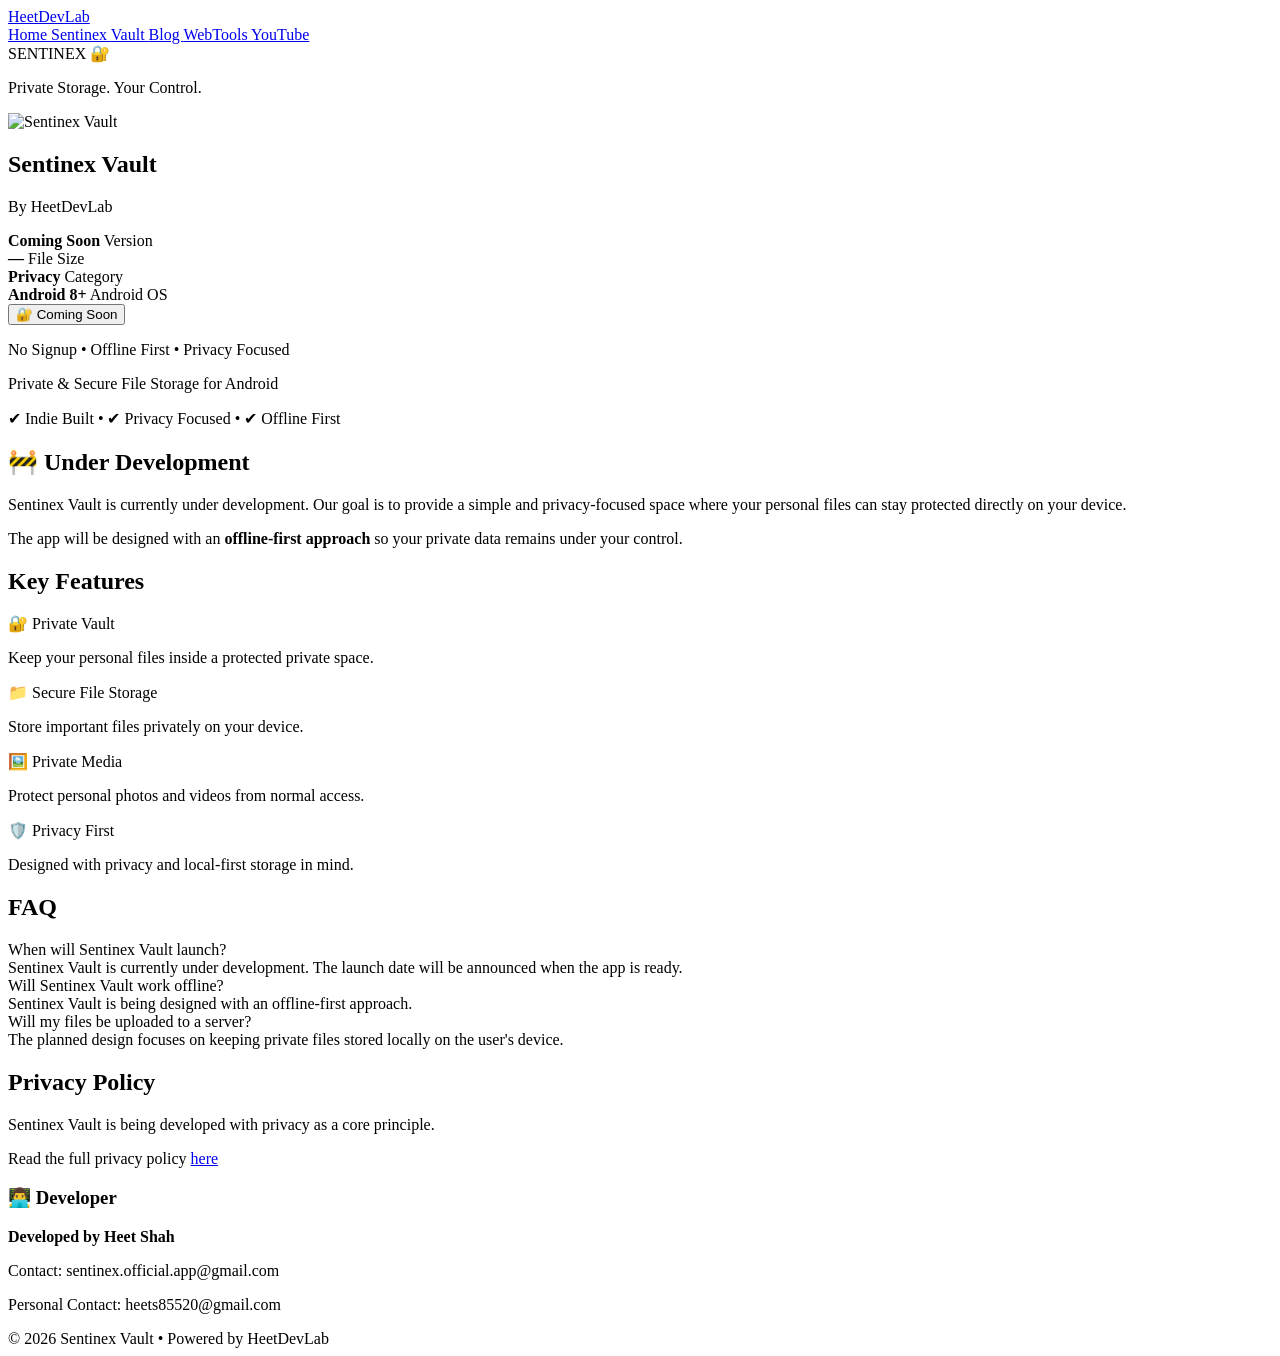
==== index.html @ b10e63b6 "Add initial HTML structure for Sentinex Vault" ====
<!DOCTYPE html>
<html lang="en">

<head>

<meta charset="UTF-8">
<meta name="viewport" content="width=device-width, initial-scale=1.0">

<title>Sentinex Vault – Private & Secure Storage</title>

<meta
name="description"
content="Sentinex Vault is a privacy-focused Android vault designed to keep your personal files private and secure."
>

<meta
name="keywords"
content="Sentinex Vault, private vault, secure storage, Android vault, privacy"
>

<meta name="author" content="HeetDevLab">

<!-- Open Graph -->
<meta property="og:title" content="Sentinex Vault – Private & Secure Storage">

<meta
property="og:description"
content="Keep your personal files private with Sentinex Vault."
>

<meta
property="og:image"
content="https://heetdevlab.github.io/Sentinex-Vault/vault-icon.png"
>

<meta
property="og:url"
content="https://heetdevlab.github.io/Sentinex-Vault/"
>

<meta property="og:type" content="website">


<!-- App Schema -->

<script type="application/ld+json">

{
  "@context": "https://schema.org",
  "@type": "SoftwareApplication",

  "name": "Sentinex Vault",

  "operatingSystem": "Android",

  "applicationCategory": "SecurityApplication",

  "creator": {
    "@type": "Organization",
    "name": "HeetDevLab"
  },

  "url": "https://heetdevlab.github.io/Sentinex-Vault/",

  "description": "Sentinex Vault is a privacy-focused Android vault designed to keep personal files private and secure.",

  "logo": "https://heetdevlab.github.io/Sentinex-Vault/vault-icon.png"
}

</script>


<!-- CSS -->

<link rel="stylesheet" href="style.css">


<!-- Favicon -->

<link
rel="icon"
type="image/png"
sizes="512x512"
href="vault-favicon.png"
>

<link
rel="apple-touch-icon"
href="vault-favicon.png"
>


</head>


<body>


<!-- PARTICLES BACKGROUND -->

<div id="particles-bg"></div>


<!-- NAVBAR -->

<nav class="navbar">

    <div class="nav-overlay" id="navOverlay"></div>

    <div class="nav-container">


        <div class="nav-brand">

            <a href="/">
                HeetDevLab
            </a>

        </div>


        <!-- HAMBURGER -->

        <div class="hamburger" id="hamburger">

            <span></span>
            <span></span>
            <span></span>

        </div>


        <!-- NAVIGATION -->

        <div class="nav-links" id="navLinks">

            <a href="/">
                Home
            </a>

            <a href="/Sentinex/">
                Sentinex
            </a>

            <a href="/Sentinex-Vault/">
                Vault
            </a>

            <a href="/Blog/">
                Blog
            </a>

            <a href="/Webtools/">
                WebTools
            </a>

            <a
            href="https://youtube.com/@heetplayscode"
            target="_blank"
            rel="noopener noreferrer"
            >
                YouTube
            </a>

        </div>


    </div>

</nav>



<!-- HERO -->

<header class="hero">


    <div class="logo">

        SENTINEX 🔐

    </div>


    <p class="tagline">

        Private Storage. Your Control.

    </p>



    <!-- APP CARD -->

    <div class="download-card">


        <div class="app-icon">

            <img
            src="vault-icon.png"
            alt="Sentinex Vault"
            >

        </div>



        <div class="app-info">


            <h2>

                Sentinex Vault

            </h2>


            <p>

                By HeetDevLab

            </p>



            <div class="app-details">


                <div>

                    <strong>Coming Soon</strong>

                    <span>Version</span>

                </div>


                <div>

                    <strong>—</strong>

                    <span>File Size</span>

                </div>


                <div>

                    <strong>Privacy</strong>

                    <span>Category</span>

                </div>


                <div>

                    <strong>Android 8+</strong>

                    <span>Android OS</span>

                </div>


            </div>



            <!-- COMING SOON BUTTON -->

            <div class="download-buttons">


                <button
                class="coming-btn"
                type="button"
                >
                    🔐 Coming Soon
                </button>


            </div>


        </div>


    </div>



    <!-- SHORT INFO -->

    <p class="privacy-line">

        No Signup • Offline First • Privacy Focused

    </p>


    <p class="sub-info">

        Private & Secure File Storage for Android

    </p>


    <p class="brand-points">

        ✔ Indie Built • ✔ Privacy Focused • ✔ Offline First

    </p>



    <!-- DEVELOPMENT NOTICE -->

    <div class="card development-card">


        <h2>

            🚧 Under Development

        </h2>


        <p>

            Sentinex Vault is currently under development.

            Our goal is to provide a simple and privacy-focused
            space where your personal files can stay protected
            directly on your device.

        </p>


        <p>

            The app will be designed with an
            <b>offline-first approach</b>
            so your private data remains under your control.

        </p>


    </div>


</header>



<!-- FEATURES -->

<div class="section">


    <div class="card">


        <h2>

            Key Features

        </h2>



        <div class="feature-grid">


            <div class="feature">

                🔐 Private Vault

                <p>

                    Keep your personal files inside
                    a protected private space.

                </p>

            </div>



            <div class="feature">

                📁 Secure File Storage

                <p>

                    Store important files privately
                    on your device.

                </p>

            </div>



            <div class="feature">

                🖼️ Private Media

                <p>

                    Protect personal photos and
                    videos from normal access.

                </p>

            </div>



            <div class="feature">

                🛡️ Privacy First

                <p>

                    Designed with privacy and
                    local-first storage in mind.

                </p>

            </div>


        </div>


    </div>


</div>



<!-- FAQ -->

<div class="section">


    <div class="card">


        <h2>

            FAQ

        </h2>



        <div class="faq-item">


            <div
            class="faq-question"
            onclick="toggleFAQ(this)"
            >

                When will Sentinex Vault launch?

            </div>


            <div class="faq-answer">

                Sentinex Vault is currently under
                development. The launch date will
                be announced when the app is ready.

            </div>


        </div>



        <div class="faq-item">


            <div
            class="faq-question"
            onclick="toggleFAQ(this)"
            >

                Will Sentinex Vault work offline?

            </div>


            <div class="faq-answer">

                Sentinex Vault is being designed
                with an offline-first approach.

            </div>


        </div>



        <div class="faq-item">


            <div
            class="faq-question"
            onclick="toggleFAQ(this)"
            >

                Will my files be uploaded to a server?

            </div>


            <div class="faq-answer">

                The planned design focuses on
                keeping private files stored locally
                on the user's device.

            </div>


        </div>


    </div>


</div>



<!-- PRIVACY -->

<div class="section">


    <div class="card">


        <h2>

            Privacy Policy

        </h2>


        <p>

            Sentinex Vault is being developed
            with privacy as a core principle.

        </p>


        <p>

            Read the full privacy policy

            <a
            href="/Sentinex-Vault/privacy/"
            >
                here
            </a>

        </p>


    </div>


</div>



<!-- DEVELOPER -->

<div class="section">


    <div class="card">


        <h3>

            👨‍💻 Developer

        </h3>


        <p>

            <b>
                Developed by Heet Shah
            </b>

        </p>


        <p>

            Contact:
            sentinex.official.app@gmail.com

        </p>


        <p>

            Personal Contact:
            heets85520@gmail.com

        </p>


    </div>


</div>



<!-- FOOTER -->

<footer>

    © 2026 Sentinex Vault • Powered by HeetDevLab

</footer>



<!-- PARTICLES JS -->

<script
src="https://cdn.jsdelivr.net/npm/particles.js@2.0.0/particles.min.js">
</script>



<script>


/* FAQ */

function toggleFAQ(element) {

    let answer = element.nextElementSibling;

    answer.style.display =
        answer.style.display === "block"
        ? "none"
        : "block";

}



/* MOBILE NAV */

document.addEventListener(
"DOMContentLoaded",
function() {


    const hamburger =
        document.getElementById("hamburger");


    const navLinks =
        document.getElementById("navLinks");


    const overlay =
        document.getElementById("navOverlay");


    const links =
        navLinks.querySelectorAll("a");



    hamburger.addEventListener(
    "click",
    function() {

        hamburger.classList.toggle("active");

        navLinks.classList.toggle("active");

        overlay.classList.toggle("active");

        document.body.classList.toggle("nav-open");

    });



    overlay.addEventListener(
        "click",
        closeMenu
    );



    links.forEach(
    link => {

        link.addEventListener(
            "click",
            closeMenu
        );

    });



    function closeMenu() {

        hamburger.classList.remove("active");

        navLinks.classList.remove("active");

        overlay.classList.remove("active");

        document.body.classList.remove("nav-open");

    }


});



/* PARTICLES */

particlesJS(
"particles-bg",
{

    "particles": {

        "number": {

            "value": 60

        },

        "color": {

            "value": "#ffffff"

        },

        "shape": {

            "type": "circle"

        },

        "opacity": {

            "value": 0.4

        },

        "size": {

            "value": 2

        },

        "line_linked": {

            "enable": true,

            "distance": 140,

            "color": "#ffffff",

            "opacity": 0.3,

            "width": 1

        },

        "move": {

            "enable": true,

            "speed": 1

        }

    },


    "interactivity": {

        "events": {

            "onhover": {

                "enable": true,

                "mode": "grab"

            }

        }

    }

});

</script>


</body>

</html>
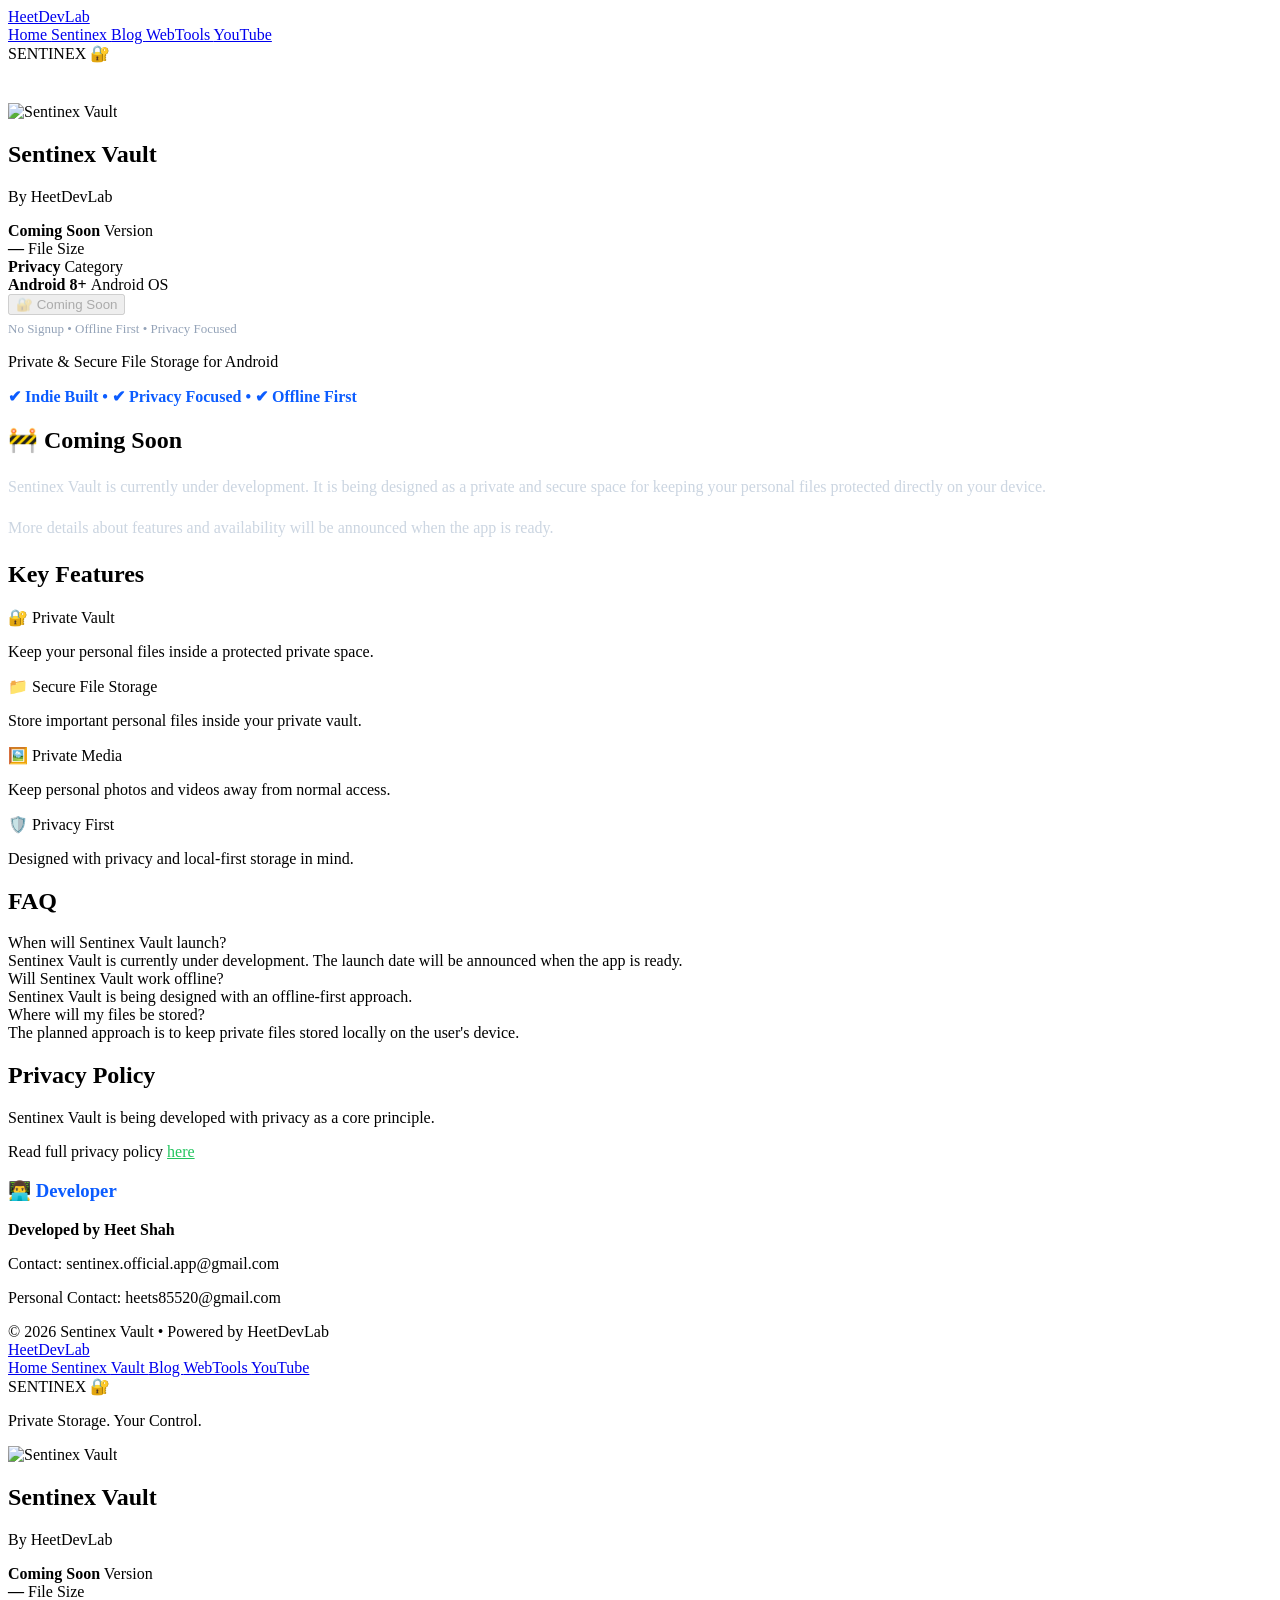
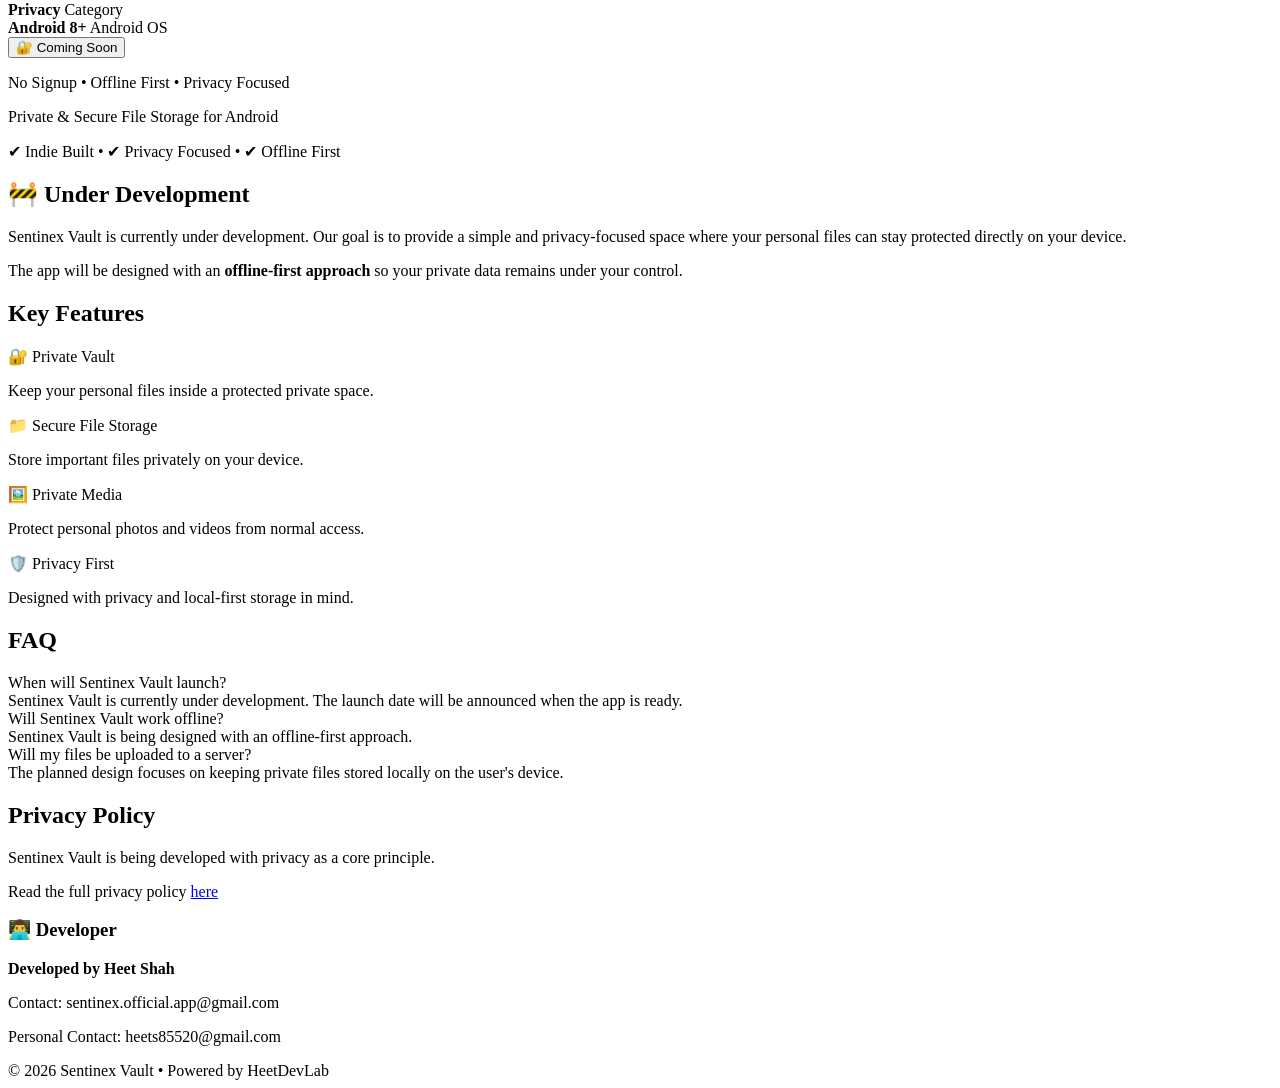
==== commit f728f5b8: "Enhance index.html with structured data and meta tags Added structured data for SoftwareApplication " ====
--- a/index.html
+++ b/index.html
@@ -3,90 +3,97 @@
 
 <head>
 
-<meta charset="UTF-8">
-<meta name="viewport" content="width=device-width, initial-scale=1.0">
-
-<title>Sentinex Vault – Private & Secure Storage</title>
-
-<meta
-name="description"
-content="Sentinex Vault is a privacy-focused Android vault designed to keep your personal files private and secure."
->
-
-<meta
-name="keywords"
-content="Sentinex Vault, private vault, secure storage, Android vault, privacy"
->
-
-<meta name="author" content="HeetDevLab">
-
-<!-- Open Graph -->
-<meta property="og:title" content="Sentinex Vault – Private & Secure Storage">
-
-<meta
-property="og:description"
-content="Keep your personal files private with Sentinex Vault."
->
-
-<meta
-property="og:image"
-content="https://heetdevlab.github.io/Sentinex-Vault/vault-icon.png"
->
-
-<meta
-property="og:url"
-content="https://heetdevlab.github.io/Sentinex-Vault/"
->
-
-<meta property="og:type" content="website">
-
-
-<!-- App Schema -->
-
 <script type="application/ld+json">
-
 {
   "@context": "https://schema.org",
   "@type": "SoftwareApplication",
-
   "name": "Sentinex Vault",
-
   "operatingSystem": "Android",
-
   "applicationCategory": "SecurityApplication",
-
   "creator": {
     "@type": "Organization",
     "name": "HeetDevLab"
   },
-
   "url": "https://heetdevlab.github.io/Sentinex-Vault/",
-
-  "description": "Sentinex Vault is a privacy-focused Android vault designed to keep personal files private and secure.",
-
-  "logo": "https://heetdevlab.github.io/Sentinex-Vault/vault-icon.png"
+  "description": "Sentinex Vault is a privacy-focused Android vault designed to protect personal files on your device.",
+  "logo": "https://heetdevlab.github.io/Sentinex-Vault/sentinex-vault-icon.png"
 }
-
 </script>
 
 
-<!-- CSS -->
+<meta charset="UTF-8">
+
+<meta
+name="viewport"
+content="width=device-width, initial-scale=1.0"
+>
+
+
+<title>
+Sentinex Vault – Private & Secure Storage
+</title>
+
+
+<meta
+name="description"
+content="Sentinex Vault is a privacy-focused Android vault designed to keep your personal files private and secure."
+>
+
+
+<meta
+name="author"
+content="HeetDevLab"
+>
+
+
+<meta
+property="og:title"
+content="Sentinex Vault – Private & Secure Storage"
+>
+
+
+<meta
+property="og:description"
+content="Keep your personal files private with Sentinex Vault."
+>
+
+
+<meta
+property="og:image"
+content="https://heetdevlab.github.io/Sentinex-Vault/sentinex-vault-icon.png"
+>
+
+
+<meta
+property="og:url"
+content="https://heetdevlab.github.io/Sentinex-Vault/"
+>
+
+
+<meta
+property="og:type"
+content="website"
+>
+
+
+<!-- SAME CSS AS SENTINEX SECURE -->
 
 <link rel="stylesheet" href="style.css">
 
 
-<!-- Favicon -->
+<!-- VAULT FAVICON -->
 
 <link
 rel="icon"
 type="image/png"
 sizes="512x512"
-href="vault-favicon.png"
->
+href="sentinex-vault-icon.png"
+>
+
 
 <link
 rel="apple-touch-icon"
-href="vault-favicon.png"
+href="sentinex-vault-icon.png"
 >
 
 
@@ -119,8 +126,6 @@
         </div>
 
 
-        <!-- HAMBURGER -->
-
         <div class="hamburger" id="hamburger">
 
             <span></span>
@@ -130,8 +135,6 @@
         </div>
 
 
-        <!-- NAVIGATION -->
-
         <div class="nav-links" id="navLinks">
 
             <a href="/">
@@ -140,10 +143,6 @@
 
             <a href="/Sentinex/">
                 Sentinex
-            </a>
-
-            <a href="/Sentinex-Vault/">
-                Vault
             </a>
 
             <a href="/Blog/">
@@ -171,6 +170,747 @@
 
 
 
+<!-- HEADER -->
+
+<header>
+
+
+<div class="logo">
+
+    SENTINEX 🔐
+
+</div>
+
+
+<p
+style="
+color:#ffffff;
+font-weight:bold;
+margin-top:6px;
+"
+>
+
+Private Storage. Your Control.
+
+</p>
+
+
+
+<!-- APP CARD -->
+
+<div class="download-card">
+
+
+    <div class="app-icon">
+
+        <img
+        src="sentinex-vault-icon.png"
+        alt="Sentinex Vault"
+        >
+
+    </div>
+
+
+
+    <div class="app-info">
+
+
+        <h2>
+            Sentinex Vault
+        </h2>
+
+
+        <p>
+            By HeetDevLab
+        </p>
+
+
+
+        <div class="app-details">
+
+
+            <div>
+
+                <strong>
+                    Coming Soon
+                </strong>
+
+                <span>
+                    Version
+                </span>
+
+            </div>
+
+
+            <div>
+
+                <strong>
+                    —
+                </strong>
+
+                <span>
+                    File Size
+                </span>
+
+            </div>
+
+
+            <div>
+
+                <strong>
+                    Privacy
+                </strong>
+
+                <span>
+                    Category
+                </span>
+
+            </div>
+
+
+            <div>
+
+                <strong>
+                    Android 8+
+                </strong>
+
+                <span>
+                    Android OS
+                </span>
+
+            </div>
+
+
+        </div>
+
+
+
+        <!-- COMING SOON -->
+
+        <div class="download-buttons">
+
+            <button
+            type="button"
+            class="download-btn"
+            disabled
+            >
+                🔐 Coming Soon
+            </button>
+
+        </div>
+
+
+    </div>
+
+</div>
+
+
+
+<p
+style="
+color:#94a3b8;
+font-size:13px;
+margin-top:6px;
+"
+>
+
+No Signup • Offline First • Privacy Focused
+
+</p>
+
+
+</header>
+
+
+
+<!-- SUB INFO -->
+
+<p class="sub-info">
+
+Private & Secure File Storage for Android
+
+</p>
+
+
+<p
+style="
+color:#0b5cff;
+font-weight:bold;
+"
+>
+
+✔ Indie Built • ✔ Privacy Focused • ✔ Offline First
+
+</p>
+
+
+
+<!-- DEVELOPMENT CARD -->
+
+<div class="section">
+
+<div class="card">
+
+
+<h2>
+
+🚧 Coming Soon
+
+</h2>
+
+
+<p
+style="
+color:#cbd5e1;
+line-height:1.6;
+"
+>
+
+Sentinex Vault is currently under development.
+
+It is being designed as a private and secure
+space for keeping your personal files protected
+directly on your device.
+
+</p>
+
+
+<p
+style="
+color:#cbd5e1;
+line-height:1.6;
+"
+>
+
+More details about features and availability
+will be announced when the app is ready.
+
+</p>
+
+
+</div>
+
+</div>
+
+
+
+<!-- KEY FEATURES -->
+
+<div class="section">
+
+<div class="card">
+
+
+<h2>
+Key Features
+</h2>
+
+
+
+<div class="feature-grid">
+
+
+<div class="feature">
+
+🔐 Private Vault
+
+<p>
+
+Keep your personal files inside
+a protected private space.
+
+</p>
+
+</div>
+
+
+
+<div class="feature">
+
+📁 Secure File Storage
+
+<p>
+
+Store important personal files
+inside your private vault.
+
+</p>
+
+</div>
+
+
+
+<div class="feature">
+
+🖼️ Private Media
+
+<p>
+
+Keep personal photos and videos
+away from normal access.
+
+</p>
+
+</div>
+
+
+
+<div class="feature">
+
+🛡️ Privacy First
+
+<p>
+
+Designed with privacy and
+local-first storage in mind.
+
+</p>
+
+</div>
+
+
+</div>
+
+
+</div>
+
+</div>
+
+
+
+<!-- FAQ -->
+
+<div class="section">
+
+<div class="card">
+
+
+<h2>
+FAQ
+</h2>
+
+
+
+<div class="faq-item">
+
+
+<div
+class="faq-question"
+onclick="toggleFAQ(this)"
+>
+
+When will Sentinex Vault launch?
+
+</div>
+
+
+<div class="faq-answer">
+
+Sentinex Vault is currently under
+development. The launch date will
+be announced when the app is ready.
+
+</div>
+
+
+</div>
+
+
+
+<div class="faq-item">
+
+
+<div
+class="faq-question"
+onclick="toggleFAQ(this)"
+>
+
+Will Sentinex Vault work offline?
+
+</div>
+
+
+<div class="faq-answer">
+
+Sentinex Vault is being designed
+with an offline-first approach.
+
+</div>
+
+
+</div>
+
+
+
+<div class="faq-item">
+
+
+<div
+class="faq-question"
+onclick="toggleFAQ(this)"
+>
+
+Where will my files be stored?
+
+</div>
+
+
+<div class="faq-answer">
+
+The planned approach is to keep
+private files stored locally on the
+user's device.
+
+</div>
+
+
+</div>
+
+
+</div>
+
+</div>
+
+
+
+<!-- PRIVACY -->
+
+<div class="section">
+
+<div class="card">
+
+
+<h2>
+Privacy Policy
+</h2>
+
+
+<p>
+
+Sentinex Vault is being developed
+with privacy as a core principle.
+
+</p>
+
+
+<p>
+
+Read full privacy policy
+
+<a
+href="/Sentinex-Vault/privacy/"
+style="color:#22c55e;"
+>
+
+here
+
+</a>
+
+</p>
+
+
+</div>
+
+</div>
+
+
+
+<!-- DEVELOPER -->
+
+<div class="section">
+
+<div class="card">
+
+
+<h3 style="color:#0b5cff;">
+
+👨‍💻 Developer
+
+</h3>
+
+
+<p>
+
+<b>
+Developed by Heet Shah
+</b>
+
+</p>
+
+
+<p>
+
+Contact:
+sentinex.official.app@gmail.com
+
+</p>
+
+
+<p>
+
+Personal Contact:
+heets85520@gmail.com
+
+</p>
+
+
+</div>
+
+</div>
+
+
+
+<!-- FOOTER -->
+
+<footer>
+
+© 2026 Sentinex Vault • Powered by HeetDevLab
+
+</footer>
+
+
+
+<!-- PARTICLES JS -->
+
+<script src="https://cdn.jsdelivr.net/npm/particles.js@2.0.0/particles.min.js">
+</script>
+
+
+
+<script>
+
+
+/* FAQ TOGGLE */
+
+function toggleFAQ(element) {
+
+    let answer =
+        element.nextElementSibling;
+
+    answer.style.display =
+        answer.style.display === "block"
+        ? "none"
+        : "block";
+
+}
+
+
+
+/* MOBILE NAVIGATION */
+
+document.addEventListener(
+"DOMContentLoaded",
+function() {
+
+
+    const hamburger =
+        document.getElementById("hamburger");
+
+
+    const navLinks =
+        document.getElementById("navLinks");
+
+
+    const overlay =
+        document.getElementById("navOverlay");
+
+
+    const links =
+        navLinks.querySelectorAll("a");
+
+
+
+    hamburger.addEventListener(
+    "click",
+    function() {
+
+        hamburger.classList.toggle("active");
+
+        navLinks.classList.toggle("active");
+
+        overlay.classList.toggle("active");
+
+        document.body.classList.toggle("nav-open");
+
+    });
+
+
+
+    overlay.addEventListener(
+    "click",
+    closeMenu
+    );
+
+
+
+    links.forEach(
+    link => {
+
+        link.addEventListener(
+        "click",
+        closeMenu
+        );
+
+    });
+
+
+
+    function closeMenu() {
+
+        hamburger.classList.remove("active");
+
+        navLinks.classList.remove("active");
+
+        overlay.classList.remove("active");
+
+        document.body.classList.remove("nav-open");
+
+    }
+
+});
+
+
+
+/* PARTICLES */
+
+particlesJS(
+"particles-bg",
+{
+
+"particles":{
+
+"number":{
+"value":60
+},
+
+"color":{
+"value":"#ffffff"
+},
+
+"shape":{
+"type":"circle"
+},
+
+"opacity":{
+"value":0.4
+},
+
+"size":{
+"value":2
+},
+
+"line_linked":{
+
+"enable":true,
+
+"distance":140,
+
+"color":"#ffffff",
+
+"opacity":0.3,
+
+"width":1
+
+},
+
+"move":{
+
+"enable":true,
+
+"speed":1
+
+}
+
+},
+
+
+"interactivity":{
+
+"events":{
+
+"onhover":{
+
+"enable":true,
+
+"mode":"grab"
+
+}
+
+}
+
+}
+
+});
+
+
+</script>
+
+
+</body>
+
+</html>
+
+        <div class="nav-brand">
+
+            <a href="/">
+                HeetDevLab
+            </a>
+
+        </div>
+
+
+        <!-- HAMBURGER -->
+
+        <div class="hamburger" id="hamburger">
+
+            <span></span>
+            <span></span>
+            <span></span>
+
+        </div>
+
+
+        <!-- NAVIGATION -->
+
+        <div class="nav-links" id="navLinks">
+
+            <a href="/">
+                Home
+            </a>
+
+            <a href="/Sentinex/">
+                Sentinex
+            </a>
+
+            <a href="/Sentinex-Vault/">
+                Vault
+            </a>
+
+            <a href="/Blog/">
+                Blog
+            </a>
+
+            <a href="/Webtools/">
+                WebTools
+            </a>
+
+            <a
+            href="https://youtube.com/@heetplayscode"
+            target="_blank"
+            rel="noopener noreferrer"
+            >
+                YouTube
+            </a>
+
+        </div>
+
+
+    </div>
+
+</nav>
+
+
+
 <!-- HERO -->
 
 <header class="hero">
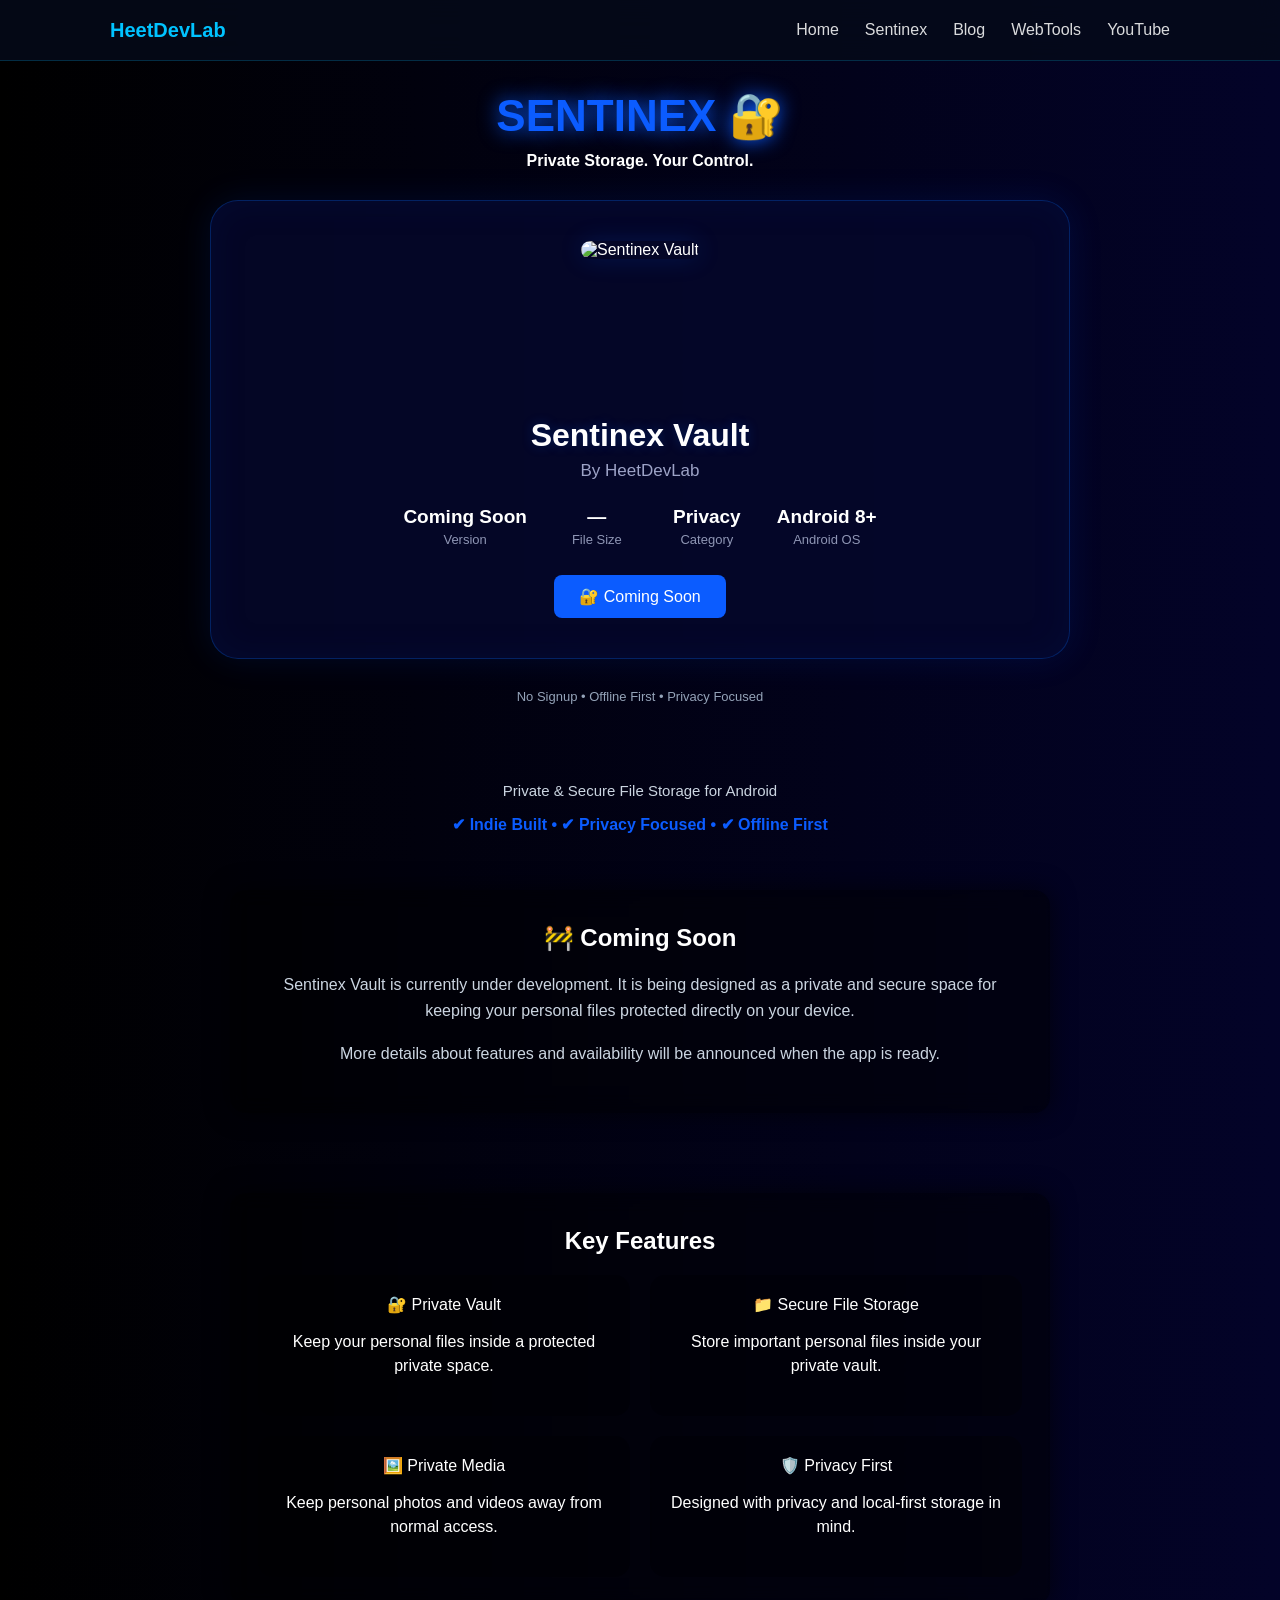
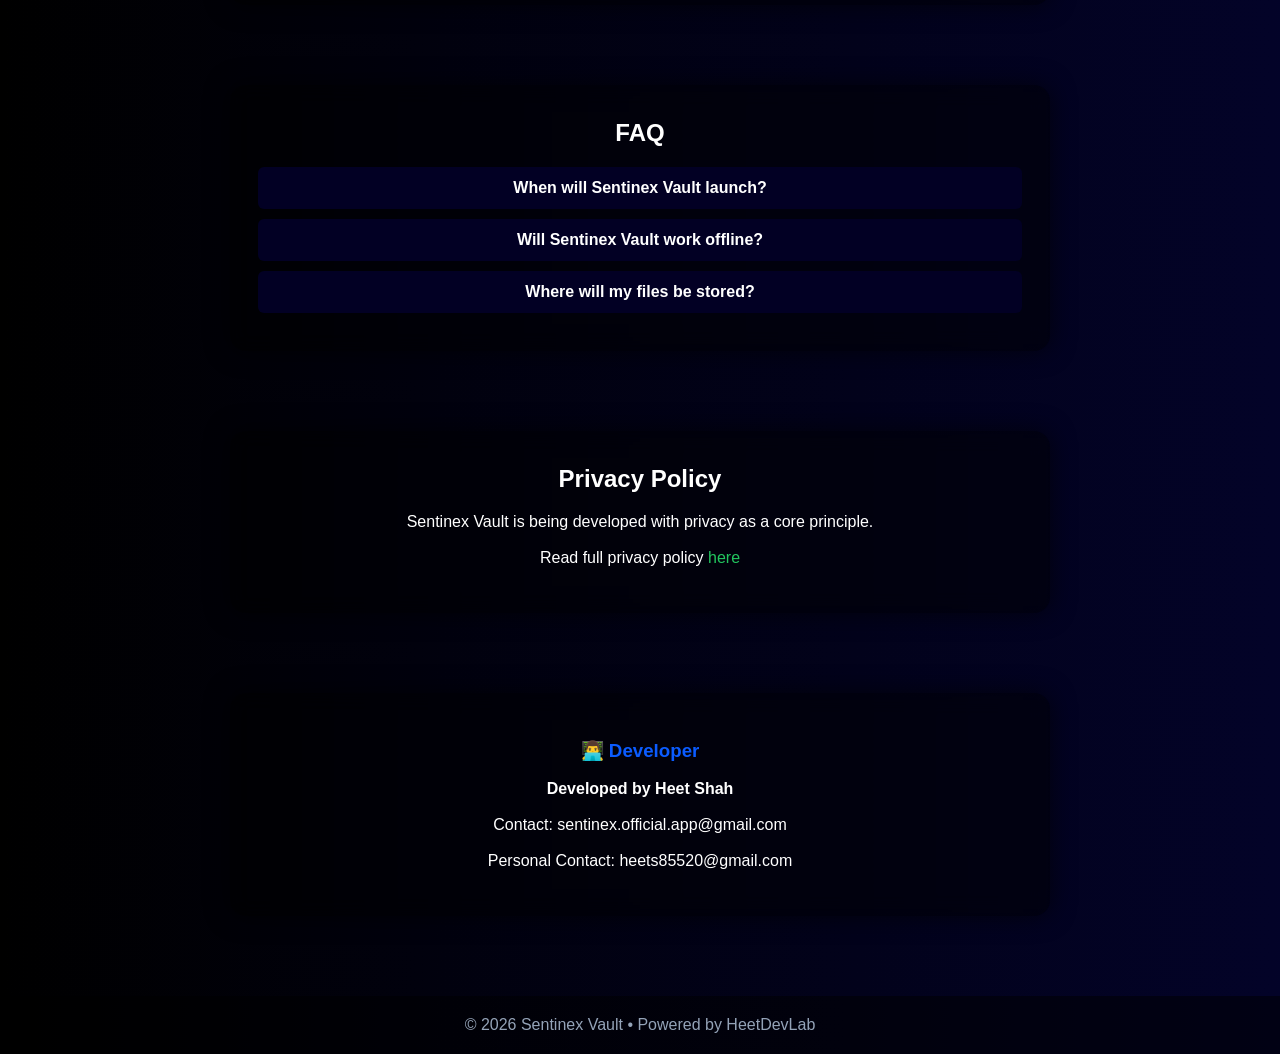
==== commit 44b9669c: "Remove various sections from index.html Removed navigation elements, hero section, features, FAQ, pr" ====
--- a/index.html
+++ b/index.html
@@ -849,724 +849,3 @@
 </body>
 
 </html>
-
-        <div class="nav-brand">
-
-            <a href="/">
-                HeetDevLab
-            </a>
-
-        </div>
-
-
-        <!-- HAMBURGER -->
-
-        <div class="hamburger" id="hamburger">
-
-            <span></span>
-            <span></span>
-            <span></span>
-
-        </div>
-
-
-        <!-- NAVIGATION -->
-
-        <div class="nav-links" id="navLinks">
-
-            <a href="/">
-                Home
-            </a>
-
-            <a href="/Sentinex/">
-                Sentinex
-            </a>
-
-            <a href="/Sentinex-Vault/">
-                Vault
-            </a>
-
-            <a href="/Blog/">
-                Blog
-            </a>
-
-            <a href="/Webtools/">
-                WebTools
-            </a>
-
-            <a
-            href="https://youtube.com/@heetplayscode"
-            target="_blank"
-            rel="noopener noreferrer"
-            >
-                YouTube
-            </a>
-
-        </div>
-
-
-    </div>
-
-</nav>
-
-
-
-<!-- HERO -->
-
-<header class="hero">
-
-
-    <div class="logo">
-
-        SENTINEX 🔐
-
-    </div>
-
-
-    <p class="tagline">
-
-        Private Storage. Your Control.
-
-    </p>
-
-
-
-    <!-- APP CARD -->
-
-    <div class="download-card">
-
-
-        <div class="app-icon">
-
-            <img
-            src="vault-icon.png"
-            alt="Sentinex Vault"
-            >
-
-        </div>
-
-
-
-        <div class="app-info">
-
-
-            <h2>
-
-                Sentinex Vault
-
-            </h2>
-
-
-            <p>
-
-                By HeetDevLab
-
-            </p>
-
-
-
-            <div class="app-details">
-
-
-                <div>
-
-                    <strong>Coming Soon</strong>
-
-                    <span>Version</span>
-
-                </div>
-
-
-                <div>
-
-                    <strong>—</strong>
-
-                    <span>File Size</span>
-
-                </div>
-
-
-                <div>
-
-                    <strong>Privacy</strong>
-
-                    <span>Category</span>
-
-                </div>
-
-
-                <div>
-
-                    <strong>Android 8+</strong>
-
-                    <span>Android OS</span>
-
-                </div>
-
-
-            </div>
-
-
-
-            <!-- COMING SOON BUTTON -->
-
-            <div class="download-buttons">
-
-
-                <button
-                class="coming-btn"
-                type="button"
-                >
-                    🔐 Coming Soon
-                </button>
-
-
-            </div>
-
-
-        </div>
-
-
-    </div>
-
-
-
-    <!-- SHORT INFO -->
-
-    <p class="privacy-line">
-
-        No Signup • Offline First • Privacy Focused
-
-    </p>
-
-
-    <p class="sub-info">
-
-        Private & Secure File Storage for Android
-
-    </p>
-
-
-    <p class="brand-points">
-
-        ✔ Indie Built • ✔ Privacy Focused • ✔ Offline First
-
-    </p>
-
-
-
-    <!-- DEVELOPMENT NOTICE -->
-
-    <div class="card development-card">
-
-
-        <h2>
-
-            🚧 Under Development
-
-        </h2>
-
-
-        <p>
-
-            Sentinex Vault is currently under development.
-
-            Our goal is to provide a simple and privacy-focused
-            space where your personal files can stay protected
-            directly on your device.
-
-        </p>
-
-
-        <p>
-
-            The app will be designed with an
-            <b>offline-first approach</b>
-            so your private data remains under your control.
-
-        </p>
-
-
-    </div>
-
-
-</header>
-
-
-
-<!-- FEATURES -->
-
-<div class="section">
-
-
-    <div class="card">
-
-
-        <h2>
-
-            Key Features
-
-        </h2>
-
-
-
-        <div class="feature-grid">
-
-
-            <div class="feature">
-
-                🔐 Private Vault
-
-                <p>
-
-                    Keep your personal files inside
-                    a protected private space.
-
-                </p>
-
-            </div>
-
-
-
-            <div class="feature">
-
-                📁 Secure File Storage
-
-                <p>
-
-                    Store important files privately
-                    on your device.
-
-                </p>
-
-            </div>
-
-
-
-            <div class="feature">
-
-                🖼️ Private Media
-
-                <p>
-
-                    Protect personal photos and
-                    videos from normal access.
-
-                </p>
-
-            </div>
-
-
-
-            <div class="feature">
-
-                🛡️ Privacy First
-
-                <p>
-
-                    Designed with privacy and
-                    local-first storage in mind.
-
-                </p>
-
-            </div>
-
-
-        </div>
-
-
-    </div>
-
-
-</div>
-
-
-
-<!-- FAQ -->
-
-<div class="section">
-
-
-    <div class="card">
-
-
-        <h2>
-
-            FAQ
-
-        </h2>
-
-
-
-        <div class="faq-item">
-
-
-            <div
-            class="faq-question"
-            onclick="toggleFAQ(this)"
-            >
-
-                When will Sentinex Vault launch?
-
-            </div>
-
-
-            <div class="faq-answer">
-
-                Sentinex Vault is currently under
-                development. The launch date will
-                be announced when the app is ready.
-
-            </div>
-
-
-        </div>
-
-
-
-        <div class="faq-item">
-
-
-            <div
-            class="faq-question"
-            onclick="toggleFAQ(this)"
-            >
-
-                Will Sentinex Vault work offline?
-
-            </div>
-
-
-            <div class="faq-answer">
-
-                Sentinex Vault is being designed
-                with an offline-first approach.
-
-            </div>
-
-
-        </div>
-
-
-
-        <div class="faq-item">
-
-
-            <div
-            class="faq-question"
-            onclick="toggleFAQ(this)"
-            >
-
-                Will my files be uploaded to a server?
-
-            </div>
-
-
-            <div class="faq-answer">
-
-                The planned design focuses on
-                keeping private files stored locally
-                on the user's device.
-
-            </div>
-
-
-        </div>
-
-
-    </div>
-
-
-</div>
-
-
-
-<!-- PRIVACY -->
-
-<div class="section">
-
-
-    <div class="card">
-
-
-        <h2>
-
-            Privacy Policy
-
-        </h2>
-
-
-        <p>
-
-            Sentinex Vault is being developed
-            with privacy as a core principle.
-
-        </p>
-
-
-        <p>
-
-            Read the full privacy policy
-
-            <a
-            href="/Sentinex-Vault/privacy/"
-            >
-                here
-            </a>
-
-        </p>
-
-
-    </div>
-
-
-</div>
-
-
-
-<!-- DEVELOPER -->
-
-<div class="section">
-
-
-    <div class="card">
-
-
-        <h3>
-
-            👨‍💻 Developer
-
-        </h3>
-
-
-        <p>
-
-            <b>
-                Developed by Heet Shah
-            </b>
-
-        </p>
-
-
-        <p>
-
-            Contact:
-            sentinex.official.app@gmail.com
-
-        </p>
-
-
-        <p>
-
-            Personal Contact:
-            heets85520@gmail.com
-
-        </p>
-
-
-    </div>
-
-
-</div>
-
-
-
-<!-- FOOTER -->
-
-<footer>
-
-    © 2026 Sentinex Vault • Powered by HeetDevLab
-
-</footer>
-
-
-
-<!-- PARTICLES JS -->
-
-<script
-src="https://cdn.jsdelivr.net/npm/particles.js@2.0.0/particles.min.js">
-</script>
-
-
-
-<script>
-
-
-/* FAQ */
-
-function toggleFAQ(element) {
-
-    let answer = element.nextElementSibling;
-
-    answer.style.display =
-        answer.style.display === "block"
-        ? "none"
-        : "block";
-
-}
-
-
-
-/* MOBILE NAV */
-
-document.addEventListener(
-"DOMContentLoaded",
-function() {
-
-
-    const hamburger =
-        document.getElementById("hamburger");
-
-
-    const navLinks =
-        document.getElementById("navLinks");
-
-
-    const overlay =
-        document.getElementById("navOverlay");
-
-
-    const links =
-        navLinks.querySelectorAll("a");
-
-
-
-    hamburger.addEventListener(
-    "click",
-    function() {
-
-        hamburger.classList.toggle("active");
-
-        navLinks.classList.toggle("active");
-
-        overlay.classList.toggle("active");
-
-        document.body.classList.toggle("nav-open");
-
-    });
-
-
-
-    overlay.addEventListener(
-        "click",
-        closeMenu
-    );
-
-
-
-    links.forEach(
-    link => {
-
-        link.addEventListener(
-            "click",
-            closeMenu
-        );
-
-    });
-
-
-
-    function closeMenu() {
-
-        hamburger.classList.remove("active");
-
-        navLinks.classList.remove("active");
-
-        overlay.classList.remove("active");
-
-        document.body.classList.remove("nav-open");
-
-    }
-
-
-});
-
-
-
-/* PARTICLES */
-
-particlesJS(
-"particles-bg",
-{
-
-    "particles": {
-
-        "number": {
-
-            "value": 60
-
-        },
-
-        "color": {
-
-            "value": "#ffffff"
-
-        },
-
-        "shape": {
-
-            "type": "circle"
-
-        },
-
-        "opacity": {
-
-            "value": 0.4
-
-        },
-
-        "size": {
-
-            "value": 2
-
-        },
-
-        "line_linked": {
-
-            "enable": true,
-
-            "distance": 140,
-
-            "color": "#ffffff",
-
-            "opacity": 0.3,
-
-            "width": 1
-
-        },
-
-        "move": {
-
-            "enable": true,
-
-            "speed": 1
-
-        }
-
-    },
-
-
-    "interactivity": {
-
-        "events": {
-
-            "onhover": {
-
-                "enable": true,
-
-                "mode": "grab"
-
-            }
-
-        }
-
-    }
-
-});
-
-</script>
-
-
-</body>
-
-</html>
--- a/style.css
+++ b/style.css
@@ -0,0 +1,1347 @@
+/* =========================================================
+   SENTINEX SECURE — COMPLETE STYLE
+   ========================================================= */
+
+
+/* =========================
+   BODY
+========================= */
+
+body {
+    margin: 0;
+    font-family: Arial, sans-serif;
+    color: white;
+    text-align: center;
+
+    background:
+        linear-gradient(
+            270deg,
+            #020024,
+            #090979,
+            #000000
+        );
+
+    background-size: 600% 600%;
+    animation: bgmove 12s ease infinite;
+}
+
+
+/* =========================
+   BACKGROUND ANIMATION
+========================= */
+
+@keyframes bgmove {
+
+    0% {
+        background-position: 0% 50%;
+    }
+
+    50% {
+        background-position: 100% 50%;
+    }
+
+    100% {
+        background-position: 0% 50%;
+    }
+}
+
+
+#particles-bg {
+    position: fixed;
+    top: 0;
+    left: 0;
+
+    width: 100%;
+    height: 100%;
+
+    z-index: -1;
+    pointer-events: none;
+}
+
+
+/* =========================
+   HEADINGS
+========================= */
+
+h1 {
+    margin-bottom: 8px;
+
+    text-shadow:
+        0 0 18px #0b5cff;
+}
+
+h2 {
+    margin-top: 6px;
+}
+
+
+/* =========================
+   NAVBAR
+========================= */
+
+.navbar {
+    position: fixed;
+
+    top: 0;
+    left: 0;
+
+    width: 100%;
+    height: 60px;
+
+    background: rgba(5, 10, 25, 0.85);
+
+    backdrop-filter: blur(14px);
+
+    border-bottom:
+        1px solid rgba(0, 195, 255, 0.2);
+
+    z-index: 1000;
+}
+
+
+.nav-container {
+
+    max-width: 1100px;
+
+    margin: auto;
+
+    height: 100%;
+
+    padding: 0 20px;
+
+    display: flex;
+
+    justify-content: space-between;
+
+    align-items: center;
+
+    box-sizing: border-box;
+}
+
+
+/* BRAND */
+
+.nav-brand a {
+
+    font-size: 20px;
+
+    font-weight: 700;
+
+    color: #00c3ff;
+
+    text-decoration: none;
+}
+
+
+/* DESKTOP LINKS */
+
+.nav-links {
+
+    display: flex;
+
+    gap: 26px;
+}
+
+
+.nav-links a {
+
+    text-decoration: none;
+
+    color: white;
+
+    opacity: 0.85;
+
+    transition: 0.3s ease;
+}
+
+
+.nav-links a:hover {
+
+    color: #00c3ff;
+
+    opacity: 1;
+}
+
+
+/* =========================
+   HAMBURGER
+========================= */
+
+.hamburger {
+
+    display: none;
+
+    flex-direction: column;
+
+    gap: 5px;
+
+    cursor: pointer;
+}
+
+
+.hamburger span {
+
+    width: 26px;
+
+    height: 3px;
+
+    background: white;
+
+    border-radius: 3px;
+
+    transition: 0.3s ease;
+}
+
+
+.hamburger.active span:nth-child(1) {
+
+    transform:
+        rotate(45deg)
+        translate(5px, 5px);
+}
+
+
+.hamburger.active span:nth-child(2) {
+
+    opacity: 0;
+}
+
+
+.hamburger.active span:nth-child(3) {
+
+    transform:
+        rotate(-45deg)
+        translate(6px, -6px);
+}
+
+
+/* =========================
+   NAV OVERLAY
+========================= */
+
+.nav-overlay {
+
+    position: fixed;
+
+    inset: 0;
+
+    background:
+        rgba(0, 20, 60, 0.6);
+
+    backdrop-filter: blur(6px);
+
+    opacity: 0;
+
+    pointer-events: none;
+
+    transition: 0.3s ease;
+
+    z-index: 900;
+}
+
+
+.nav-overlay.active {
+
+    opacity: 1;
+
+    pointer-events: auto;
+}
+
+
+body.nav-open {
+
+    overflow: hidden;
+}
+
+
+/* =========================
+   HEADER
+========================= */
+
+header {
+
+    padding:
+        90px 20px 50px;
+
+    max-width: 900px;
+
+    margin: auto;
+
+    box-sizing: border-box;
+}
+
+
+/* =========================
+   SENTINEX LOGO
+========================= */
+
+.logo {
+
+    font-size: 44px;
+
+    font-weight: bold;
+
+    color: #0b5cff;
+
+    text-shadow:
+        0 0 20px #0b5cff;
+
+    margin-bottom: 10px;
+}
+
+
+.sub-info {
+
+    font-size: 15px;
+
+    color: #cbd5e1;
+}
+
+
+/* =========================
+   DOWNLOAD CARD
+========================= */
+
+
+.store-link {
+    display: inline-block;
+    text-decoration: none;
+    transition: transform 0.25s ease, filter 0.25s ease;
+}
+
+.store-banner {
+    display: block;
+
+    width: 240px;
+    height: auto;
+
+    border-radius: 8px;
+
+    cursor: pointer;
+}
+
+.store-link:hover {
+    transform: scale(1.04);
+    filter: brightness(1.1);
+}
+
+
+/* MOBILE */
+
+@media (max-width: 700px) {
+
+    .store-banner {
+        width: 230px;
+        max-width: 100%;
+    }
+}
+.download-card {
+
+    width: 100%;
+
+    max-width: 900px;
+
+    margin: 30px auto;
+
+    padding: 35px;
+
+    display: flex;
+
+    align-items: center;
+
+    gap: 30px;
+
+    box-sizing: border-box;
+
+    background:
+        rgba(5, 8, 45, 0.85);
+
+    border:
+        1px solid rgba(0, 110, 255, 0.25);
+
+    border-radius: 25px;
+
+    box-shadow:
+
+        0 0 30px
+        rgba(0, 80, 255, 0.12),
+
+        inset 0 0 30px
+        rgba(0, 30, 100, 0.15);
+}
+
+
+/* =========================
+   APP ICON
+========================= */
+
+/* =========================================
+   SENTINEX DOWNLOAD CARD
+========================================= */
+
+.download-card {
+    width: 100%;
+    max-width: 900px;
+    margin: 30px auto;
+    padding: 40px 35px;
+
+    box-sizing: border-box;
+
+    display: flex;
+    flex-direction: column;
+    align-items: center;
+    text-align: center;
+
+    background: rgba(5, 8, 45, 0.82);
+
+    border: 1px solid rgba(0, 110, 255, 0.28);
+    border-radius: 28px;
+
+    box-shadow:
+        0 0 35px rgba(0, 80, 255, 0.12),
+        inset 0 0 35px rgba(0, 30, 100, 0.18);
+
+    backdrop-filter: blur(10px);
+}
+
+
+/* =========================================
+   APP ICON
+========================================= */
+
+.app-icon {
+    width: 120px;
+    height: 120px;
+
+    margin-bottom: 25px;
+
+    flex-shrink: 0;
+}
+
+.app-icon img {
+    width: 100%;
+    height: 100%;
+
+    object-fit: cover;
+
+    border-radius: 25px;
+
+    box-shadow:
+        0 0 25px rgba(0, 90, 255, 0.18);
+}
+
+
+/* =========================================
+   APP INFORMATION
+========================================= */
+
+.app-info {
+    width: 100%;
+    display: flex;
+    flex-direction: column;
+    align-items: center;
+}
+
+
+.app-info h2 {
+    margin: 0;
+
+    font-size: 32px;
+    line-height: 1.2;
+
+    color: #ffffff;
+
+    text-shadow:
+        0 0 12px rgba(0, 100, 255, 0.25);
+}
+
+
+.app-info > p {
+    margin: 7px 0 25px;
+
+    color: #9da3c7;
+    font-size: 17px;
+}
+
+
+/* =========================================
+   APP DETAILS
+========================================= */
+
+.app-details {
+    width: 100%;
+
+    display: flex;
+    justify-content: center;
+    align-items: flex-start;
+
+    flex-wrap: wrap;
+
+    gap: 30px;
+
+    margin-bottom: 28px;
+}
+
+
+.app-details div {
+    min-width: 80px;
+
+    display: flex;
+    flex-direction: column;
+    align-items: center;
+}
+
+
+.app-details strong {
+    color: #ffffff;
+    font-size: 19px;
+    white-space: nowrap;
+}
+
+
+.app-details span {
+    margin-top: 4px;
+
+    color: #8f96b5;
+
+    font-size: 13px;
+}
+
+
+/* =========================================
+   INDUS APPSTORE BADGE
+========================================= */
+
+.indus-download {
+    display: block;
+
+    width: min(100%, 500px);
+
+    margin: 8px auto 0;
+
+    text-decoration: none;
+
+    line-height: 0;
+
+    border-radius: 16px;
+
+    transition:
+        transform 0.25s ease,
+        filter 0.25s ease;
+}
+
+
+.indus-download img {
+    display: block;
+
+    width: 100%;
+    height: auto;
+
+    max-height: 125px;
+
+    object-fit: contain;
+
+    border-radius: 16px;
+
+    box-shadow:
+        0 0 18px rgba(160, 40, 255, 0.18);
+
+    transition:
+        transform 0.25s ease,
+        box-shadow 0.25s ease;
+}
+
+
+/* Hover */
+
+.indus-download:hover {
+    transform: translateY(-3px);
+}
+
+
+.indus-download:hover img {
+    box-shadow:
+        0 0 30px rgba(160, 40, 255, 0.38);
+}
+
+
+/* =========================================
+   MOBILE
+========================================= */
+
+@media (max-width: 700px) {
+
+    .download-card {
+        width: calc(100% - 10px);
+
+        padding: 40px 18px;
+
+        margin: 25px auto;
+
+        border-radius: 26px;
+    }
+
+
+    .app-icon {
+        width: 110px;
+        height: 110px;
+
+        margin-bottom: 24px;
+    }
+
+
+    .app-info h2 {
+        font-size: 29px;
+    }
+
+
+    .app-info > p {
+        font-size: 16px;
+
+        margin-bottom: 24px;
+    }
+
+
+    .app-details {
+        gap: 18px 20px;
+
+        margin-bottom: 28px;
+    }
+
+
+    .app-details div {
+        min-width: 70px;
+    }
+
+
+    .app-details strong {
+        font-size: 17px;
+    }
+
+
+    .app-details span {
+        font-size: 12px;
+    }
+
+
+    .indus-download {
+        width: 100%;
+        max-width: 420px;
+
+        margin: 5px auto 0;
+    }
+
+
+    .indus-download img {
+        max-height: 115px;
+
+        border-radius: 14px;
+    }
+}
+
+
+/* =========================================
+   SMALL PHONES
+========================================= */
+
+@media (max-width: 400px) {
+
+    .download-card {
+        padding: 32px 14px;
+    }
+
+
+    .app-icon {
+        width: 100px;
+        height: 100px;
+    }
+
+
+    .app-info h2 {
+        font-size: 26px;
+    }
+
+
+    .app-details {
+        gap: 16px 14px;
+    }
+
+
+    .app-details strong {
+        font-size: 16px;
+    }
+
+
+    .indus-download {
+        max-width: 350px;
+    }
+
+
+    .indus-download img {
+        max-height: 100px;
+    }
+}
+
+
+/* COMMON BUTTON */
+
+
+
+/* BUTTON TEXT */
+
+.download-btn small {
+
+    display: block;
+
+    font-size: 10px;
+
+    color:
+        rgba(255, 255, 255, 0.78);
+
+    margin-bottom: 3px;
+}
+
+
+.download-btn strong {
+
+    display: block;
+
+    font-size: 15px;
+
+    color: #ffffff;
+
+    white-space: nowrap;
+}
+
+
+/* TEXT CONTAINER */
+
+.store-text {
+
+    display: flex;
+
+    flex-direction: column;
+
+    align-items: flex-start;
+
+    line-height: 1.15;
+}
+
+
+/* =========================
+   INDUS APPSTORE IMAGE
+========================= */
+
+.store-logo {
+
+    width: 38px;
+
+    height: 38px;
+
+    object-fit: contain;
+
+    border-radius: 8px;
+
+    flex-shrink: 0;
+
+    display: block;
+}
+
+
+/* =========================
+   INDUS APPSTORE BUTTON
+========================= */
+
+
+.indus-btn:hover {
+
+    transform:
+        translateY(-3px);
+
+    box-shadow:
+        0 0 30px
+        rgba(140, 40, 255, 0.6);
+}
+
+
+/* =========================
+   APK ICON
+========================= */
+
+.apk-icon {
+
+    width: 38px;
+
+    height: 38px;
+
+    display: flex;
+
+    align-items: center;
+
+    justify-content: center;
+
+    font-size: 25px;
+
+    color: white;
+
+    flex-shrink: 0;
+}
+
+
+/* =========================
+   DIRECT APK BUTTON
+========================= */
+
+.apk-btn {
+
+    background:
+        linear-gradient(
+            135deg,
+            #075cff,
+            #147dff
+        );
+
+    box-shadow:
+        0 0 20px
+        rgba(0, 100, 255, 0.3);
+}
+
+
+.apk-btn:hover {
+
+    transform:
+        translateY(-3px);
+
+    box-shadow:
+        0 0 30px
+        rgba(0, 100, 255, 0.6);
+}
+
+
+/* =========================
+   TRUST / SUB INFO
+========================= */
+
+.trust-badges {
+
+    margin-top: 20px;
+
+    font-size: 14px;
+
+    opacity: 0.9;
+}
+
+
+/* =========================================================
+   SECTIONS
+   ========================================================= */
+
+.section {
+
+    padding:
+        40px 20px;
+
+    box-sizing: border-box;
+}
+
+
+.card {
+
+    background:
+        rgba(0, 0, 0, 0.45);
+
+    backdrop-filter:
+        blur(10px);
+
+    padding: 28px;
+
+    border-radius: 16px;
+
+    max-width: 820px;
+
+    margin: auto;
+
+    box-sizing: border-box;
+
+    box-shadow:
+        0 0 25px
+        rgba(0, 0, 0, 0.6);
+}
+
+
+.card p {
+
+    margin-bottom: 18px;
+}
+
+
+/* =========================================================
+   FEATURE GRID
+   ========================================================= */
+
+.feature-grid {
+
+    display: grid;
+
+    grid-template-columns:
+        1fr 1fr;
+
+    gap: 20px;
+}
+
+
+.feature {
+
+    background:
+        rgba(0, 0, 0, 0.3);
+
+    padding: 20px;
+
+    border-radius: 15px;
+}
+
+
+.feature p {
+
+    color: #ffffff;
+
+    line-height: 1.5;
+}
+
+
+/* =========================================================
+   REVIEW FORM
+   ========================================================= */
+
+textarea,
+select {
+
+    padding: 10px;
+
+    border-radius: 6px;
+
+    border: none;
+
+    width: 90%;
+
+    max-width: 500px;
+
+    background: #020024;
+
+    color: white;
+
+    box-sizing: border-box;
+}
+
+
+textarea {
+
+    resize: vertical;
+}
+
+
+button {
+
+    padding:
+        12px 25px;
+
+    background: #0b5cff;
+
+    border: none;
+
+    border-radius: 8px;
+
+    color: white;
+
+    font-size: 16px;
+
+    cursor: pointer;
+
+    transition: 0.25s ease;
+}
+
+
+button:hover {
+
+    box-shadow:
+        0 0 20px #0b5cff;
+}
+
+
+/* =========================================================
+   FAQ
+   ========================================================= */
+
+.faq-item {
+
+    margin-bottom: 10px;
+}
+
+
+.faq-question {
+
+    cursor: pointer;
+
+    font-weight: bold;
+
+    padding: 12px;
+
+    background: #020024;
+
+    border-radius: 6px;
+
+    transition: 0.25s ease;
+}
+
+
+.faq-question:hover {
+
+    background: #05053a;
+}
+
+
+.faq-answer {
+
+    display: none;
+
+    padding: 10px;
+
+    color: #cbd5e1;
+
+    line-height: 1.5;
+}
+
+
+/* =========================================================
+   INSTALL GUIDE
+   ========================================================= */
+
+#installGuide {
+
+    line-height: 1.6;
+}
+
+
+#arrow {
+
+    display: inline-block;
+
+    transition:
+        transform 0.3s ease;
+}
+
+
+#arrow.rotate {
+
+    transform:
+        rotate(180deg);
+}
+
+
+/* =========================================================
+   PRIVACY / LINKS
+   ========================================================= */
+
+a {
+
+    color: inherit;
+}
+
+
+.card a {
+
+    color: #22c55e;
+
+    text-decoration: none;
+}
+
+
+.card a:hover {
+
+    text-decoration: underline;
+}
+
+
+/* =========================================================
+   FOOTER
+   ========================================================= */
+
+footer {
+
+    margin-top: 40px;
+
+    padding: 20px;
+
+    background:
+        rgba(0, 0, 0, 0.5);
+
+    color: #94a3b8;
+}
+
+
+/* =========================================================
+   DOWNLOAD BUTTON PULSE
+   ========================================================= */
+
+@keyframes pulseGlow {
+
+    0% {
+
+        box-shadow:
+            0 0 15px
+            rgba(11, 92, 255, 0.5);
+    }
+
+    50% {
+
+        box-shadow:
+            0 0 30px
+            rgba(11, 92, 255, 1);
+    }
+
+    100% {
+
+        box-shadow:
+            0 0 15px
+            rgba(11, 92, 255, 0.5);
+    }
+}
+
+
+.download-btn.pulse {
+
+    animation:
+        pulseGlow 2.5s infinite;
+}
+
+
+/* =========================================================
+   MOBILE — TABLET
+   ========================================================= */
+
+@media (max-width: 768px) {
+
+    /* NAV */
+
+    .hamburger {
+
+        display: flex;
+    }
+
+
+    .nav-links {
+
+        position: fixed;
+
+        top: 60px;
+
+        left: 0;
+
+        width: 100%;
+
+        background:
+            linear-gradient(
+                180deg,
+                #06133a,
+                #030a2b
+            );
+
+        backdrop-filter:
+            blur(20px);
+
+        flex-direction: column;
+
+        align-items: center;
+
+        gap: 22px;
+
+        padding:
+            35px 0;
+
+        transform:
+            translateY(-30px);
+
+        opacity: 0;
+
+        pointer-events: none;
+
+        transition:
+            all 0.35s ease;
+    }
+
+
+    .nav-links.active {
+
+        transform:
+            translateY(0);
+
+        opacity: 1;
+
+        pointer-events: auto;
+    }
+}
+
+
+/* =========================================================
+   MOBILE — PHONE
+   ========================================================= */
+
+@media (max-width: 700px) {
+
+    /* HEADER */
+
+    header {
+
+        padding:
+            85px 15px 40px;
+    }
+
+
+    /* LOGO */
+
+    .logo {
+
+        font-size: 38px;
+    }
+
+
+    /* DOWNLOAD CARD */
+
+    .download-card {
+
+        flex-direction: column;
+
+        text-align: center;
+
+        padding:
+            25px 18px;
+
+        gap: 20px;
+    }
+
+
+    /* APP ICON */
+
+    .app-icon img {
+
+        width: 100px;
+
+        height: 100px;
+
+        border-radius: 22px;
+
+        margin: auto;
+    }
+
+
+    /* APP INFO */
+
+    .app-info {
+
+        width: 100%;
+    }
+
+
+    .app-info h2 {
+
+        font-size: 26px;
+    }
+
+
+    /* APP DETAILS */
+
+    .app-details {
+
+        justify-content: center;
+
+        gap: 18px;
+    }
+
+
+    /* DOWNLOAD BUTTONS */
+
+    .download-buttons {
+
+        flex-direction: column;
+
+        width: 100%;
+
+        gap: 12px;
+    }
+
+
+    .download-btn {
+
+        width: 100%;
+
+        min-width: 0;
+
+        min-height: 60px;
+    }
+
+
+    /* FEATURES */
+
+    .feature-grid {
+
+        grid-template-columns:
+            1fr;
+
+        gap: 15px;
+    }
+
+
+    /* SECTIONS */
+
+    .section {
+
+        padding:
+            30px 15px;
+    }
+
+
+    /* CARD */
+
+    .card {
+
+        padding:
+            22px 16px;
+    }
+}
+
+
+/* =========================================================
+   VERY SMALL PHONES
+   ========================================================= */
+
+@media (max-width: 380px) {
+
+    .logo {
+
+        font-size: 32px;
+    }
+
+
+    .app-info h2 {
+
+        font-size: 23px;
+    }
+
+
+    .app-details {
+
+        gap: 14px;
+    }
+
+
+    .download-btn strong {
+
+        font-size: 14px;
+    }
+
+
+    .download-btn small {
+
+        font-size: 9px;
+    }
+      }
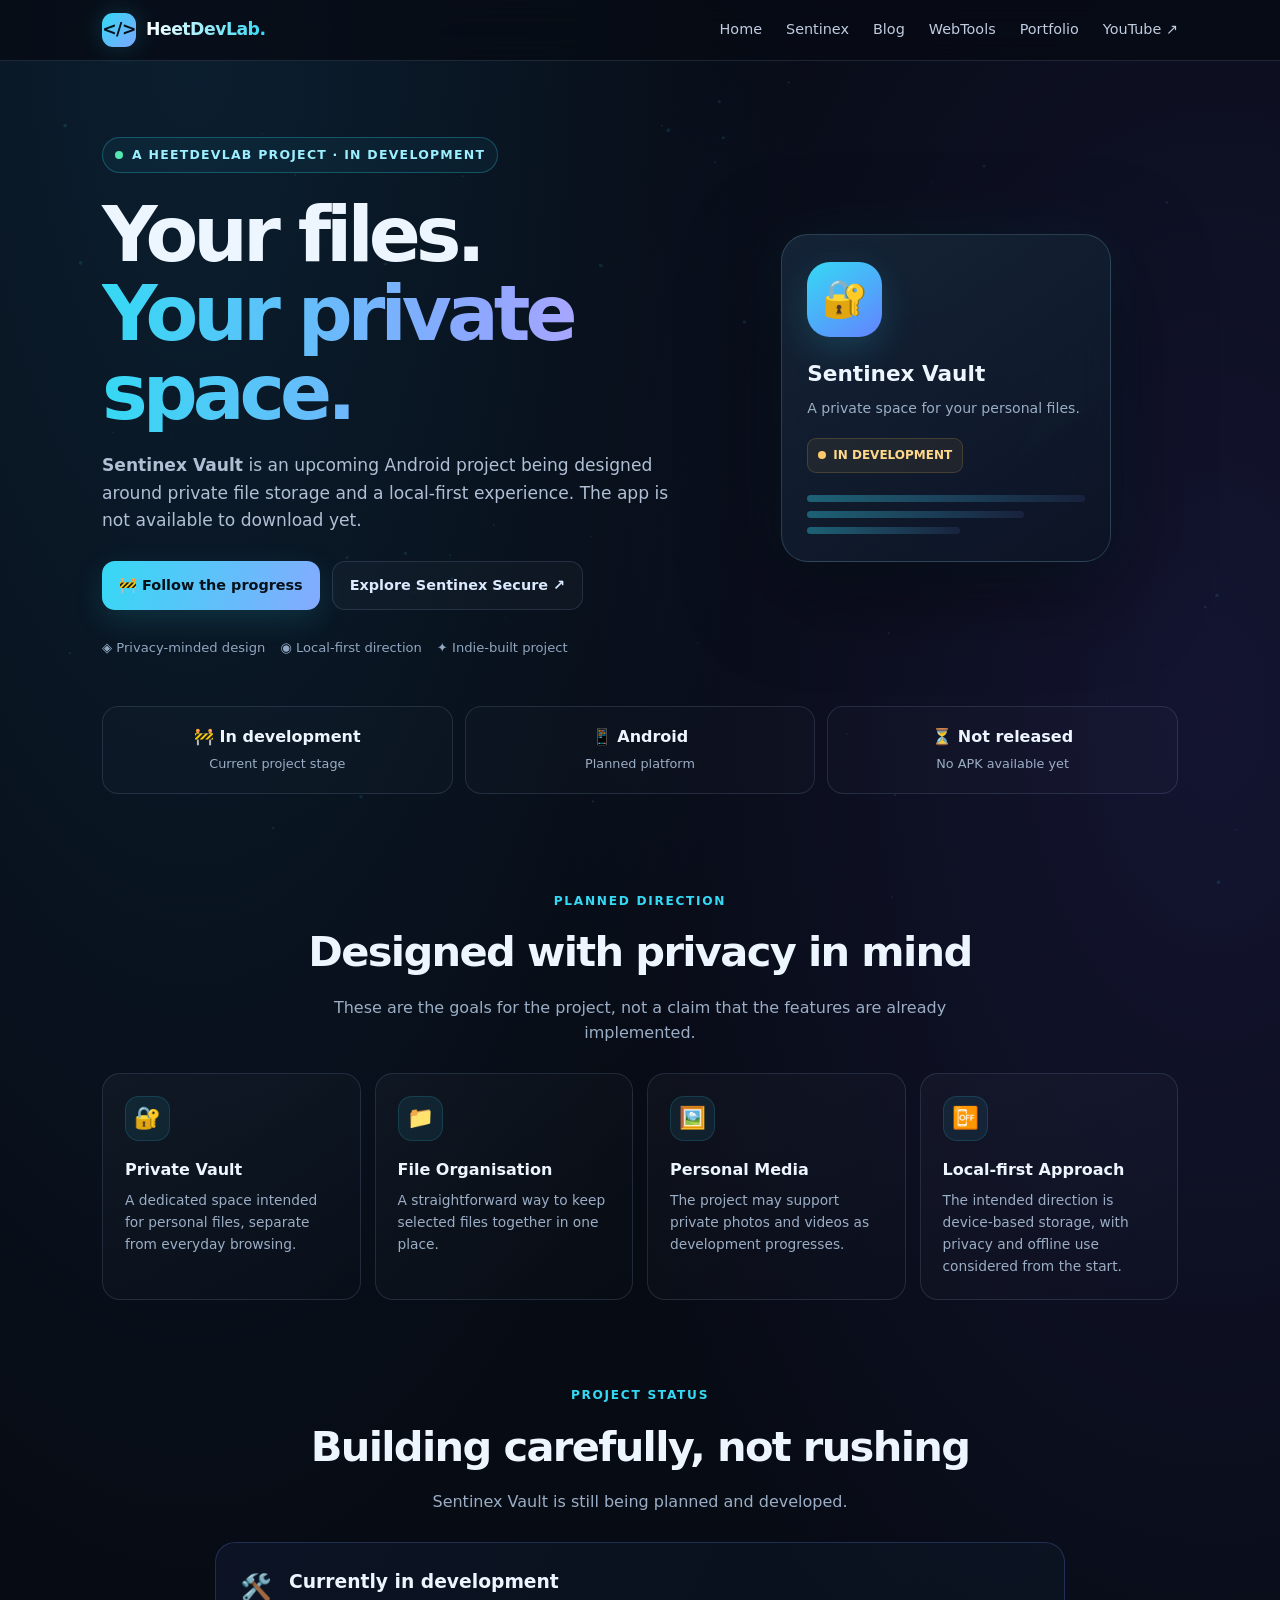
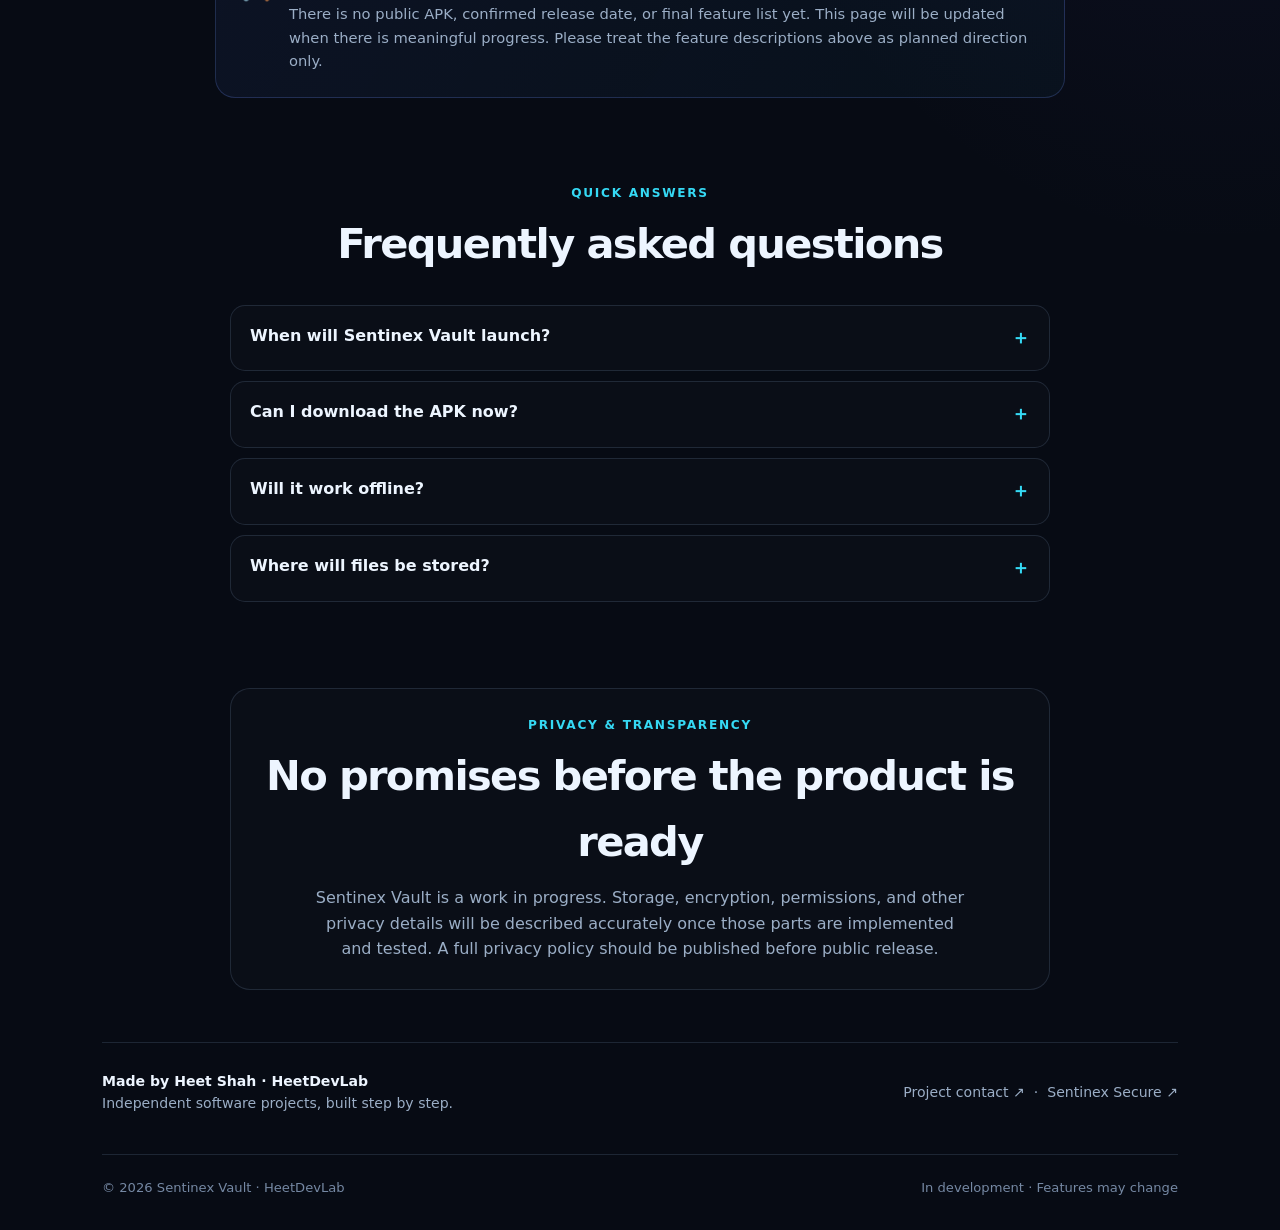
==== commit b00cd0cb: "Add files via upload" ====
--- a/index.html
+++ b/index.html
@@ -1,851 +1,98 @@
 <!DOCTYPE html>
 <html lang="en">
-
 <head>
-
-<script type="application/ld+json">
-{
-  "@context": "https://schema.org",
-  "@type": "SoftwareApplication",
-  "name": "Sentinex Vault",
-  "operatingSystem": "Android",
-  "applicationCategory": "SecurityApplication",
-  "creator": {
-    "@type": "Organization",
-    "name": "HeetDevLab"
-  },
-  "url": "https://heetdevlab.github.io/Sentinex-Vault/",
-  "description": "Sentinex Vault is a privacy-focused Android vault designed to protect personal files on your device.",
-  "logo": "https://heetdevlab.github.io/Sentinex-Vault/sentinex-vault-icon.png"
-}
+<meta charset="UTF-8">
+<meta name="viewport" content="width=device-width, initial-scale=1.0">
+<meta name="theme-color" content="#080d18">
+<title>Sentinex Vault — In Development | HeetDevLab</title>
+<meta name="description" content="Sentinex Vault is an upcoming privacy-focused Android project by HeetDevLab, being designed for private, local-first file storage.">
+<meta name="author" content="HeetDevLab">
+<meta property="og:title" content="Sentinex Vault — In Development">
+<meta property="og:description" content="A private space for personal files. Sentinex Vault is currently in development.">
+<meta property="og:type" content="website">
+<meta property="og:url" content="https://heetdevlab.github.io/Sentinex-Vault/">
+<meta property="og:image" content="https://heetdevlab.github.io/Sentinex-Vault/sentinex-vault-icon.png">
+<link rel="icon" type="image/png" href="sentinex-vault-icon.png">
+<style>
+:root{--bg:#070b14;--panel:rgba(16,24,40,.82);--panel2:#111c2d;--text:#edf5ff;--muted:#9baec6;--cyan:#35d9f4;--blue:#557bff;--line:rgba(148,180,220,.16);--green:#54e5b1}
+*{box-sizing:border-box}html{scroll-behavior:smooth}body{margin:0;background:radial-gradient(ellipse at 15% 0%,rgba(28,111,160,.2),transparent 40%),radial-gradient(ellipse at 95% 25%,rgba(83,67,190,.17),transparent 38%),var(--bg);color:var(--text);font-family:Inter,ui-sans-serif,system-ui,-apple-system,"Segoe UI",sans-serif;line-height:1.6;overflow-x:hidden}a{color:inherit;text-decoration:none}button{font:inherit}#particles-bg{position:fixed;inset:0;pointer-events:none;opacity:.25;z-index:0}.site{position:relative;z-index:1}.navbar{position:sticky;top:0;z-index:20;border-bottom:1px solid var(--line);background:rgba(7,11,20,.78);backdrop-filter:blur(18px)}.nav-container{max-width:1120px;margin:auto;padding:13px 22px;display:flex;align-items:center;justify-content:space-between;gap:20px}.nav-brand{font-weight:850;letter-spacing:-.5px;font-size:1.08rem;display:flex;align-items:center;gap:10px}.brand-mark{display:grid;place-items:center;width:34px;height:34px;border-radius:11px;color:#07111a;background:linear-gradient(135deg,var(--cyan),#7ba6ff);box-shadow:0 0 24px #35d9f433;font-weight:900}.nav-brand span:last-child{background:linear-gradient(90deg,#fff,var(--cyan));-webkit-background-clip:text;background-clip:text;color:transparent}.nav-links{display:flex;align-items:center;gap:24px;color:#c0cce0;font-size:.9rem}.nav-links a{transition:color .2s}.nav-links a:hover{color:var(--cyan)}.hamburger{display:none;width:42px;height:42px;border:1px solid var(--line);border-radius:12px;background:#111a2a;cursor:pointer;position:relative;z-index:25}.hamburger span{position:absolute;left:11px;width:18px;height:2px;border-radius:2px;background:#eaf7ff;transition:transform .25s,top .25s,opacity .2s}.hamburger span:nth-child(1){top:13px}.hamburger span:nth-child(2){top:19px}.hamburger span:nth-child(3){top:25px}.hamburger.active span:nth-child(1){top:19px;transform:rotate(45deg)}.hamburger.active span:nth-child(2){opacity:0}.hamburger.active span:nth-child(3){top:19px;transform:rotate(-45deg)}.nav-overlay{display:none}
+main,footer{max-width:1120px;margin:auto;padding-left:22px;padding-right:22px}.hero{padding:76px 0 48px;display:grid;grid-template-columns:1.1fr .9fr;gap:46px;align-items:center;min-height:490px}.eyebrow{display:inline-flex;align-items:center;gap:9px;border:1px solid #35d9f447;background:#35d9f40d;color:#9cefff;padding:7px 12px;border-radius:999px;font-size:.78rem;font-weight:750;letter-spacing:.1em;text-transform:uppercase}.pulse{width:8px;height:8px;background:var(--green);border-radius:50%;box-shadow:0 0 0 0 #54e5b188;animation:pulse 1.8s infinite}@keyframes pulse{70%{box-shadow:0 0 0 8px #54e5b100}}h1{font-size:clamp(2.7rem,6vw,5rem);letter-spacing:-.065em;line-height:1.03;margin:22px 0 20px}h1 span{display:block;background:linear-gradient(90deg,var(--cyan),#8ba7ff 65%,#c2a5ff);-webkit-background-clip:text;background-clip:text;color:transparent}.hero-copy{font-size:1.07rem;color:#b0bfd4;max-width:590px}.hero-actions{display:flex;flex-wrap:wrap;gap:12px;margin-top:27px}.btn{display:inline-flex;align-items:center;justify-content:center;gap:9px;border-radius:13px;padding:12px 17px;font-weight:750;font-size:.9rem;transition:transform .22s,box-shadow .22s,border-color .22s}.btn:hover{transform:translateY(-3px)}.btn-primary{color:#05111a;background:linear-gradient(110deg,var(--cyan),#85aaff);box-shadow:0 10px 30px #35d9f424}.btn-secondary{border:1px solid var(--line);background:#ffffff07;color:#dceaff}.trust-row{display:flex;flex-wrap:wrap;gap:15px;margin-top:27px;color:#91a6c0;font-size:.82rem}.trust-row span{display:flex;align-items:center;gap:6px}.vault-visual{position:relative;min-height:340px;display:grid;place-items:center;isolation:isolate}.visual-ring{position:absolute;width:310px;height:310px;border:1px solid #35d9f42b;border-radius:50%;animation:spin 30s linear infinite}.visual-ring:before,.visual-ring:after{content:"";position:absolute;border:1px dashed #7998ff35;border-radius:50%;inset:23px}.visual-ring:after{inset:53px;border-style:solid}@keyframes spin{to{transform:rotate(360deg)}}.vault-card{width:min(330px,90%);padding:27px 25px;border:1px solid #8ac7e538;border-radius:27px;background:linear-gradient(145deg,#17283bd9,#0c1424e8);box-shadow:0 25px 90px #0008,0 0 60px #35d9f414;backdrop-filter:blur(15px);animation:float 5s ease-in-out infinite}.vault-icon{width:75px;height:75px;display:grid;place-items:center;border-radius:23px;background:linear-gradient(145deg,#35d9f4,#6383ff);font-size:2.3rem;box-shadow:0 12px 35px #35d9f42c;margin-bottom:20px}.vault-card h2{margin:0;font-size:1.35rem}.vault-card p{color:var(--muted);font-size:.88rem;margin:6px 0 18px}.status{display:inline-flex;align-items:center;gap:7px;padding:7px 10px;border-radius:9px;background:#f4bc4e12;color:#ffd98b;border:1px solid #f4bc4e2c;font-size:.75rem;font-weight:750}.mini-lines{display:grid;gap:9px;margin-top:22px}.mini-lines i{height:7px;border-radius:99px;background:linear-gradient(90deg,#35d9f45e,#7c8eff19);display:block}.mini-lines i:nth-child(2){width:78%}.mini-lines i:nth-child(3){width:55%}@keyframes float{0%,100%{transform:translateY(0) rotate(-1deg)}50%{transform:translateY(-10px) rotate(1deg)}}
+.stats{display:grid;grid-template-columns:repeat(3,1fr);gap:12px;margin:0 0 64px}.stat{border:1px solid var(--line);border-radius:16px;padding:17px;background:#ffffff04;text-align:center}.stat strong{display:block;font-size:1rem}.stat span{font-size:.8rem;color:var(--muted)}.section{padding:34px 0 52px}.section-heading{text-align:center;max-width:680px;margin:0 auto 27px}.kicker{color:var(--cyan);font-size:.76rem;letter-spacing:.14em;text-transform:uppercase;font-weight:800}.section h2{font-size:clamp(1.8rem,4vw,2.6rem);letter-spacing:-.04em;margin:8px 0 9px}.section-heading p{color:var(--muted);margin:0}.feature-grid{display:grid;grid-template-columns:repeat(4,1fr);gap:14px}.feature{border:1px solid var(--line);border-radius:18px;padding:22px;background:linear-gradient(145deg,#ffffff08,#ffffff02);transition:transform .25s,border-color .25s,background .25s}.feature:hover{transform:translateY(-6px);border-color:#35d9f45e;background:#35d9f409}.feature-icon{width:45px;height:45px;display:grid;place-items:center;border-radius:14px;background:#35d9f414;border:1px solid #35d9f426;font-size:1.35rem}.feature h3{font-size:1rem;margin:16px 0 7px}.feature p{font-size:.86rem;color:var(--muted);margin:0}.notice{display:grid;grid-template-columns:auto 1fr;gap:17px;align-items:start;border:1px solid #6e91ff38;border-radius:20px;padding:24px;background:linear-gradient(120deg,#557bff12,#35d9f408);max-width:850px;margin:auto}.notice-icon{font-size:1.6rem}.notice h3{margin:0 0 5px}.notice p{margin:0;color:var(--muted);font-size:.92rem}.faq-list{max-width:820px;margin:auto;display:grid;gap:10px}.faq-item{border:1px solid var(--line);border-radius:15px;background:#ffffff04;overflow:hidden}.faq-question{width:100%;text-align:left;border:0;background:transparent;color:var(--text);padding:17px 19px;display:flex;justify-content:space-between;gap:16px;cursor:pointer;font-weight:700}.faq-question span{color:var(--cyan);font-size:1.2rem;transition:transform .2s}.faq-answer{display:grid;grid-template-rows:0fr;transition:grid-template-rows .25s}.faq-answer>div{overflow:hidden;color:var(--muted);font-size:.9rem;padding:0 19px}.faq-item.open .faq-answer{grid-template-rows:1fr}.faq-item.open .faq-answer>div{padding:0 19px 18px}.faq-item.open .faq-question span{transform:rotate(45deg)}.privacy-box{max-width:820px;margin:auto;text-align:center;border:1px solid var(--line);border-radius:20px;padding:27px;background:#ffffff04}.privacy-box p{color:var(--muted);margin:8px auto 0;max-width:650px}.developer{display:flex;justify-content:space-between;gap:20px;align-items:center;flex-wrap:wrap;border-top:1px solid var(--line);padding:27px 0;color:var(--muted);font-size:.88rem}.developer strong{color:var(--text)}footer{padding-top:12px;padding-bottom:32px;color:#7588a3;font-size:.82rem}.footer-inner{border-top:1px solid var(--line);padding-top:22px;display:flex;justify-content:space-between;gap:15px;flex-wrap:wrap}.reveal{opacity:0;transform:translateY(20px);transition:opacity .65s ease,transform .65s ease}.reveal.visible{opacity:1;transform:translateY(0)}
+@media(max-width:850px){.hero{grid-template-columns:1fr;gap:10px;padding-top:54px}.hero-copy{max-width:680px}.vault-visual{min-height:320px}.feature-grid{grid-template-columns:repeat(2,1fr)}.stats{margin-bottom:38px}}
+@media(max-width:640px){.nav-container{padding:10px 16px}.hamburger{display:block}.nav-overlay{display:block;position:fixed;inset:0;background:#02050bd9;backdrop-filter:blur(5px);opacity:0;visibility:hidden;transition:opacity .25s,visibility .25s;z-index:21}.nav-overlay.active{opacity:1;visibility:visible}.nav-links{position:fixed;z-index:22;top:0;right:0;width:min(82vw,320px);height:100dvh;padding:90px 25px 30px;background:#0c1423;border-left:1px solid var(--line);display:flex;align-items:stretch;flex-direction:column;gap:0;transform:translateX(105%);transition:transform .28s ease}.nav-links.active{transform:translateX(0)}.nav-links a{padding:15px 7px;border-bottom:1px solid var(--line);font-size:1rem}body.nav-open{overflow:hidden}main,footer{padding-left:17px;padding-right:17px}.hero{padding-top:43px;min-height:unset}.hero h1{font-size:clamp(2.7rem,13vw,4rem)}.hero-copy{font-size:.98rem}.hero-actions .btn{flex:1}.vault-visual{min-height:300px}.visual-ring{width:270px;height:270px}.vault-card{max-width:300px}.stats{grid-template-columns:1fr;gap:9px}.stat{display:flex;justify-content:space-between;align-items:center;text-align:left;padding:14px 17px}.feature-grid{grid-template-columns:1fr}.feature{padding:19px}.section{padding:25px 0 38px}.notice{padding:18px}.developer{align-items:flex-start;flex-direction:column}.footer-inner{flex-direction:column}}
+@media(prefers-reduced-motion:reduce){*,*:before,*:after{scroll-behavior:auto!important;animation-duration:.01ms!important;animation-iteration-count:1!important;transition-duration:.01ms!important}.reveal{opacity:1;transform:none}}
+</style>
+</head>
+<body>
+<div id="particles-bg" aria-hidden="true"></div>
+<div class="site">
+<nav class="navbar" aria-label="Main navigation">
+  <div class="nav-container">
+    <a class="nav-brand" href="/" aria-label="HeetDevLab home"><span class="brand-mark">&lt;/&gt;</span><span>HeetDevLab.</span></a>
+    <button class="hamburger" id="hamburger" aria-label="Open menu" aria-expanded="false" aria-controls="navLinks"><span></span><span></span><span></span></button>
+    <div class="nav-overlay" id="navOverlay"></div>
+    <div class="nav-links" id="navLinks"><a href="/">Home</a><a href="/Sentinex/">Sentinex</a><a href="/Blog/">Blog</a><a href="/WebTools/">WebTools</a><a href="/portfolio/">Portfolio</a><a href="https://youtube.com/@heetplayscode" target="_blank" rel="noopener noreferrer">YouTube ↗</a></div>
+  </div>
+</nav>
+<main>
+<section class="hero">
+  <div class="hero-content reveal">
+    <div class="eyebrow"><span class="pulse"></span> A HeetDevLab project · In development</div>
+    <h1>Your files.<span>Your private space.</span></h1>
+    <p class="hero-copy"><strong>Sentinex Vault</strong> is an upcoming Android project being designed around private file storage and a local-first experience. The app is not available to download yet.</p>
+    <div class="hero-actions"><a class="btn btn-primary" href="#development">🚧 Follow the progress</a><a class="btn btn-secondary" href="/Sentinex/">Explore Sentinex Secure ↗</a></div>
+    <div class="trust-row"><span>◈ Privacy-minded design</span><span>◉ Local-first direction</span><span>✦ Indie-built project</span></div>
+  </div>
+  <div class="vault-visual reveal" aria-label="Sentinex Vault concept preview">
+    <div class="visual-ring"></div>
+    <div class="vault-card"><div class="vault-icon">🔐</div><h2>Sentinex Vault</h2><p>A private space for your personal files.</p><span class="status"><span class="pulse" style="background:#ffc96b;box-shadow:none;animation:none"></span> IN DEVELOPMENT</span><div class="mini-lines" aria-hidden="true"><i></i><i></i><i></i></div></div>
+  </div>
+</section>
+<section class="stats reveal" aria-label="Project status"><div class="stat"><strong>🚧 In development</strong><span>Current project stage</span></div><div class="stat"><strong>📱 Android</strong><span>Planned platform</span></div><div class="stat"><strong>⏳ Not released</strong><span>No APK available yet</span></div></section>
+<section class="section" id="features">
+  <div class="section-heading reveal"><div class="kicker">Planned direction</div><h2>Designed with privacy in mind</h2><p>These are the goals for the project, not a claim that the features are already implemented.</p></div>
+  <div class="feature-grid">
+    <article class="feature reveal"><div class="feature-icon">🔐</div><h3>Private Vault</h3><p>A dedicated space intended for personal files, separate from everyday browsing.</p></article>
+    <article class="feature reveal"><div class="feature-icon">📁</div><h3>File Organisation</h3><p>A straightforward way to keep selected files together in one place.</p></article>
+    <article class="feature reveal"><div class="feature-icon">🖼️</div><h3>Personal Media</h3><p>The project may support private photos and videos as development progresses.</p></article>
+    <article class="feature reveal"><div class="feature-icon">📴</div><h3>Local-first Approach</h3><p>The intended direction is device-based storage, with privacy and offline use considered from the start.</p></article>
+  </div>
+</section>
+<section class="section" id="development">
+  <div class="section-heading reveal"><div class="kicker">Project status</div><h2>Building carefully, not rushing</h2><p>Sentinex Vault is still being planned and developed.</p></div>
+  <div class="notice reveal"><div class="notice-icon">🛠️</div><div><h3>Currently in development</h3><p>There is no public APK, confirmed release date, or final feature list yet. This page will be updated when there is meaningful progress. Please treat the feature descriptions above as planned direction only.</p></div></div>
+</section>
+<section class="section" id="faq">
+  <div class="section-heading reveal"><div class="kicker">Quick answers</div><h2>Frequently asked questions</h2></div>
+  <div class="faq-list">
+    <div class="faq-item reveal"><button class="faq-question" type="button" aria-expanded="false">When will Sentinex Vault launch?<span>＋</span></button><div class="faq-answer"><div>No launch date has been confirmed. The page will be updated when a release plan is ready.</div></div></div>
+    <div class="faq-item reveal"><button class="faq-question" type="button" aria-expanded="false">Can I download the APK now?<span>＋</span></button><div class="faq-answer"><div>No. Sentinex Vault is currently in development, and a public APK is not available yet.</div></div></div>
+    <div class="faq-item reveal"><button class="faq-question" type="button" aria-expanded="false">Will it work offline?<span>＋</span></button><div class="faq-answer"><div>The project is being planned with a local-first approach. Offline behaviour will be confirmed once implementation and testing are complete.</div></div></div>
+    <div class="faq-item reveal"><button class="faq-question" type="button" aria-expanded="false">Where will files be stored?<span>＋</span></button><div class="faq-answer"><div>The intended approach is on-device storage. Final storage and protection details will be documented after they are implemented and tested.</div></div></div>
+  </div>
+</section>
+<section class="section" id="privacy"><div class="privacy-box reveal"><div class="kicker">Privacy & transparency</div><h2>No promises before the product is ready</h2><p>Sentinex Vault is a work in progress. Storage, encryption, permissions, and other privacy details will be described accurately once those parts are implemented and tested. A full privacy policy should be published before public release.</p></div></section>
+<section class="developer"><div><strong>Made by Heet Shah · HeetDevLab</strong><br>Independent software projects, built step by step.</div><div><a href="mailto:sentinex.official.app@gmail.com">Project contact ↗</a> &nbsp;·&nbsp; <a href="/Sentinex/">Sentinex Secure ↗</a></div></section>
+</main>
+<footer><div class="footer-inner"><span>© 2026 Sentinex Vault · HeetDevLab</span><span>In development · Features may change</span></div></footer>
+</div>
+<script>
+(()=>{
+ const hamburger=document.getElementById('hamburger');
+ const navLinks=document.getElementById('navLinks');
+ const overlay=document.getElementById('navOverlay');
+ function setMenu(open){hamburger.classList.toggle('active',open);navLinks.classList.toggle('active',open);overlay.classList.toggle('active',open);document.body.classList.toggle('nav-open',open);hamburger.setAttribute('aria-expanded',String(open));hamburger.setAttribute('aria-label',open?'Close menu':'Open menu')}
+ hamburger.addEventListener('click',()=>setMenu(!navLinks.classList.contains('active')));
+ overlay.addEventListener('click',()=>setMenu(false));
+ navLinks.querySelectorAll('a').forEach(a=>a.addEventListener('click',()=>setMenu(false)));
+ document.addEventListener('keydown',e=>{if(e.key==='Escape')setMenu(false)});
+ const items=document.querySelectorAll('.faq-item');
+ items.forEach(item=>{const btn=item.querySelector('.faq-question');btn.addEventListener('click',()=>{const open=!item.classList.contains('open');item.classList.toggle('open',open);btn.setAttribute('aria-expanded',String(open))})});
+ const revealEls=document.querySelectorAll('.reveal');
+ if('IntersectionObserver' in window && !window.matchMedia('(prefers-reduced-motion: reduce)').matches){const observer=new IntersectionObserver(entries=>entries.forEach(entry=>{if(entry.isIntersecting){entry.target.classList.add('visible');observer.unobserve(entry.target)}}),{threshold:.12});revealEls.forEach(el=>observer.observe(el))}else revealEls.forEach(el=>el.classList.add('visible'));
+ // Lightweight decorative particles; the page remains functional if no CDN is available.
+ const canvas=document.createElement('canvas');canvas.style.cssText='position:fixed;inset:0;width:100%;height:100%;z-index:-1;pointer-events:none';document.getElementById('particles-bg').appendChild(canvas);const ctx=canvas.getContext('2d');let dots=[];let w=0,h=0;function resize(){w=canvas.width=innerWidth*devicePixelRatio;h=canvas.height=innerHeight*devicePixelRatio;canvas.style.width=innerWidth+'px';canvas.style.height=innerHeight+'px';dots=Array.from({length:Math.min(55,Math.floor(innerWidth/16))},()=>({x:Math.random()*w,y:Math.random()*h,r:Math.random()*1.6+.4,vx:(Math.random()-.5)*.22*devicePixelRatio,vy:(Math.random()-.5)*.22*devicePixelRatio}))}function draw(){ctx.clearRect(0,0,w,h);for(let i=0;i<dots.length;i++){let p=dots[i];p.x+=p.vx;p.y+=p.vy;if(p.x<0||p.x>w)p.vx*=-1;if(p.y<0||p.y>h)p.vy*=-1;ctx.beginPath();ctx.arc(p.x,p.y,p.r*devicePixelRatio,0,Math.PI*2);ctx.fillStyle='rgba(91,213,255,.45)';ctx.fill();for(let j=i+1;j<dots.length;j++){let q=dots[j],dx=p.x-q.x,dy=p.y-q.y,d=Math.sqrt(dx*dx+dy*dy);if(d<125*devicePixelRatio){ctx.strokeStyle='rgba(91,180,255,'+(.09*(1-d/(125*devicePixelRatio)))+')';ctx.lineWidth=devicePixelRatio;ctx.beginPath();ctx.moveTo(p.x,p.y);ctx.lineTo(q.x,q.y);ctx.stroke()}}}requestAnimationFrame(draw)}if(ctx){resize();addEventListener('resize',resize);if(!matchMedia('(prefers-reduced-motion: reduce)').matches)draw()}
+})();
 </script>
-
-
-<meta charset="UTF-8">
-
-<meta
-name="viewport"
-content="width=device-width, initial-scale=1.0"
->
-
-
-<title>
-Sentinex Vault – Private & Secure Storage
-</title>
-
-
-<meta
-name="description"
-content="Sentinex Vault is a privacy-focused Android vault designed to keep your personal files private and secure."
->
-
-
-<meta
-name="author"
-content="HeetDevLab"
->
-
-
-<meta
-property="og:title"
-content="Sentinex Vault – Private & Secure Storage"
->
-
-
-<meta
-property="og:description"
-content="Keep your personal files private with Sentinex Vault."
->
-
-
-<meta
-property="og:image"
-content="https://heetdevlab.github.io/Sentinex-Vault/sentinex-vault-icon.png"
->
-
-
-<meta
-property="og:url"
-content="https://heetdevlab.github.io/Sentinex-Vault/"
->
-
-
-<meta
-property="og:type"
-content="website"
->
-
-
-<!-- SAME CSS AS SENTINEX SECURE -->
-
-<link rel="stylesheet" href="style.css">
-
-
-<!-- VAULT FAVICON -->
-
-<link
-rel="icon"
-type="image/png"
-sizes="512x512"
-href="sentinex-vault-icon.png"
->
-
-
-<link
-rel="apple-touch-icon"
-href="sentinex-vault-icon.png"
->
-
-
-</head>
-
-
-<body>
-
-
-<!-- PARTICLES BACKGROUND -->
-
-<div id="particles-bg"></div>
-
-
-<!-- NAVBAR -->
-
-<nav class="navbar">
-
-    <div class="nav-overlay" id="navOverlay"></div>
-
-    <div class="nav-container">
-
-
-        <div class="nav-brand">
-
-            <a href="/">
-                HeetDevLab
-            </a>
-
-        </div>
-
-
-        <div class="hamburger" id="hamburger">
-
-            <span></span>
-            <span></span>
-            <span></span>
-
-        </div>
-
-
-        <div class="nav-links" id="navLinks">
-
-            <a href="/">
-                Home
-            </a>
-
-            <a href="/Sentinex/">
-                Sentinex
-            </a>
-
-            <a href="/Blog/">
-                Blog
-            </a>
-
-            <a href="/Webtools/">
-                WebTools
-            </a>
-
-            <a
-            href="https://youtube.com/@heetplayscode"
-            target="_blank"
-            rel="noopener noreferrer"
-            >
-                YouTube
-            </a>
-
-        </div>
-
-
-    </div>
-
-</nav>
-
-
-
-<!-- HEADER -->
-
-<header>
-
-
-<div class="logo">
-
-    SENTINEX 🔐
-
-</div>
-
-
-<p
-style="
-color:#ffffff;
-font-weight:bold;
-margin-top:6px;
-"
->
-
-Private Storage. Your Control.
-
-</p>
-
-
-
-<!-- APP CARD -->
-
-<div class="download-card">
-
-
-    <div class="app-icon">
-
-        <img
-        src="sentinex-vault-icon.png"
-        alt="Sentinex Vault"
-        >
-
-    </div>
-
-
-
-    <div class="app-info">
-
-
-        <h2>
-            Sentinex Vault
-        </h2>
-
-
-        <p>
-            By HeetDevLab
-        </p>
-
-
-
-        <div class="app-details">
-
-
-            <div>
-
-                <strong>
-                    Coming Soon
-                </strong>
-
-                <span>
-                    Version
-                </span>
-
-            </div>
-
-
-            <div>
-
-                <strong>
-                    —
-                </strong>
-
-                <span>
-                    File Size
-                </span>
-
-            </div>
-
-
-            <div>
-
-                <strong>
-                    Privacy
-                </strong>
-
-                <span>
-                    Category
-                </span>
-
-            </div>
-
-
-            <div>
-
-                <strong>
-                    Android 8+
-                </strong>
-
-                <span>
-                    Android OS
-                </span>
-
-            </div>
-
-
-        </div>
-
-
-
-        <!-- COMING SOON -->
-
-        <div class="download-buttons">
-
-            <button
-            type="button"
-            class="download-btn"
-            disabled
-            >
-                🔐 Coming Soon
-            </button>
-
-        </div>
-
-
-    </div>
-
-</div>
-
-
-
-<p
-style="
-color:#94a3b8;
-font-size:13px;
-margin-top:6px;
-"
->
-
-No Signup • Offline First • Privacy Focused
-
-</p>
-
-
-</header>
-
-
-
-<!-- SUB INFO -->
-
-<p class="sub-info">
-
-Private & Secure File Storage for Android
-
-</p>
-
-
-<p
-style="
-color:#0b5cff;
-font-weight:bold;
-"
->
-
-✔ Indie Built • ✔ Privacy Focused • ✔ Offline First
-
-</p>
-
-
-
-<!-- DEVELOPMENT CARD -->
-
-<div class="section">
-
-<div class="card">
-
-
-<h2>
-
-🚧 Coming Soon
-
-</h2>
-
-
-<p
-style="
-color:#cbd5e1;
-line-height:1.6;
-"
->
-
-Sentinex Vault is currently under development.
-
-It is being designed as a private and secure
-space for keeping your personal files protected
-directly on your device.
-
-</p>
-
-
-<p
-style="
-color:#cbd5e1;
-line-height:1.6;
-"
->
-
-More details about features and availability
-will be announced when the app is ready.
-
-</p>
-
-
-</div>
-
-</div>
-
-
-
-<!-- KEY FEATURES -->
-
-<div class="section">
-
-<div class="card">
-
-
-<h2>
-Key Features
-</h2>
-
-
-
-<div class="feature-grid">
-
-
-<div class="feature">
-
-🔐 Private Vault
-
-<p>
-
-Keep your personal files inside
-a protected private space.
-
-</p>
-
-</div>
-
-
-
-<div class="feature">
-
-📁 Secure File Storage
-
-<p>
-
-Store important personal files
-inside your private vault.
-
-</p>
-
-</div>
-
-
-
-<div class="feature">
-
-🖼️ Private Media
-
-<p>
-
-Keep personal photos and videos
-away from normal access.
-
-</p>
-
-</div>
-
-
-
-<div class="feature">
-
-🛡️ Privacy First
-
-<p>
-
-Designed with privacy and
-local-first storage in mind.
-
-</p>
-
-</div>
-
-
-</div>
-
-
-</div>
-
-</div>
-
-
-
-<!-- FAQ -->
-
-<div class="section">
-
-<div class="card">
-
-
-<h2>
-FAQ
-</h2>
-
-
-
-<div class="faq-item">
-
-
-<div
-class="faq-question"
-onclick="toggleFAQ(this)"
->
-
-When will Sentinex Vault launch?
-
-</div>
-
-
-<div class="faq-answer">
-
-Sentinex Vault is currently under
-development. The launch date will
-be announced when the app is ready.
-
-</div>
-
-
-</div>
-
-
-
-<div class="faq-item">
-
-
-<div
-class="faq-question"
-onclick="toggleFAQ(this)"
->
-
-Will Sentinex Vault work offline?
-
-</div>
-
-
-<div class="faq-answer">
-
-Sentinex Vault is being designed
-with an offline-first approach.
-
-</div>
-
-
-</div>
-
-
-
-<div class="faq-item">
-
-
-<div
-class="faq-question"
-onclick="toggleFAQ(this)"
->
-
-Where will my files be stored?
-
-</div>
-
-
-<div class="faq-answer">
-
-The planned approach is to keep
-private files stored locally on the
-user's device.
-
-</div>
-
-
-</div>
-
-
-</div>
-
-</div>
-
-
-
-<!-- PRIVACY -->
-
-<div class="section">
-
-<div class="card">
-
-
-<h2>
-Privacy Policy
-</h2>
-
-
-<p>
-
-Sentinex Vault is being developed
-with privacy as a core principle.
-
-</p>
-
-
-<p>
-
-Read full privacy policy
-
-<a
-href="/Sentinex-Vault/privacy/"
-style="color:#22c55e;"
->
-
-here
-
-</a>
-
-</p>
-
-
-</div>
-
-</div>
-
-
-
-<!-- DEVELOPER -->
-
-<div class="section">
-
-<div class="card">
-
-
-<h3 style="color:#0b5cff;">
-
-👨‍💻 Developer
-
-</h3>
-
-
-<p>
-
-<b>
-Developed by Heet Shah
-</b>
-
-</p>
-
-
-<p>
-
-Contact:
-sentinex.official.app@gmail.com
-
-</p>
-
-
-<p>
-
-Personal Contact:
-heets85520@gmail.com
-
-</p>
-
-
-</div>
-
-</div>
-
-
-
-<!-- FOOTER -->
-
-<footer>
-
-© 2026 Sentinex Vault • Powered by HeetDevLab
-
-</footer>
-
-
-
-<!-- PARTICLES JS -->
-
-<script src="https://cdn.jsdelivr.net/npm/particles.js@2.0.0/particles.min.js">
-</script>
-
-
-
-<script>
-
-
-/* FAQ TOGGLE */
-
-function toggleFAQ(element) {
-
-    let answer =
-        element.nextElementSibling;
-
-    answer.style.display =
-        answer.style.display === "block"
-        ? "none"
-        : "block";
-
-}
-
-
-
-/* MOBILE NAVIGATION */
-
-document.addEventListener(
-"DOMContentLoaded",
-function() {
-
-
-    const hamburger =
-        document.getElementById("hamburger");
-
-
-    const navLinks =
-        document.getElementById("navLinks");
-
-
-    const overlay =
-        document.getElementById("navOverlay");
-
-
-    const links =
-        navLinks.querySelectorAll("a");
-
-
-
-    hamburger.addEventListener(
-    "click",
-    function() {
-
-        hamburger.classList.toggle("active");
-
-        navLinks.classList.toggle("active");
-
-        overlay.classList.toggle("active");
-
-        document.body.classList.toggle("nav-open");
-
-    });
-
-
-
-    overlay.addEventListener(
-    "click",
-    closeMenu
-    );
-
-
-
-    links.forEach(
-    link => {
-
-        link.addEventListener(
-        "click",
-        closeMenu
-        );
-
-    });
-
-
-
-    function closeMenu() {
-
-        hamburger.classList.remove("active");
-
-        navLinks.classList.remove("active");
-
-        overlay.classList.remove("active");
-
-        document.body.classList.remove("nav-open");
-
-    }
-
-});
-
-
-
-/* PARTICLES */
-
-particlesJS(
-"particles-bg",
-{
-
-"particles":{
-
-"number":{
-"value":60
-},
-
-"color":{
-"value":"#ffffff"
-},
-
-"shape":{
-"type":"circle"
-},
-
-"opacity":{
-"value":0.4
-},
-
-"size":{
-"value":2
-},
-
-"line_linked":{
-
-"enable":true,
-
-"distance":140,
-
-"color":"#ffffff",
-
-"opacity":0.3,
-
-"width":1
-
-},
-
-"move":{
-
-"enable":true,
-
-"speed":1
-
-}
-
-},
-
-
-"interactivity":{
-
-"events":{
-
-"onhover":{
-
-"enable":true,
-
-"mode":"grab"
-
-}
-
-}
-
-}
-
-});
-
-
-</script>
-
-
 </body>
-
 </html>
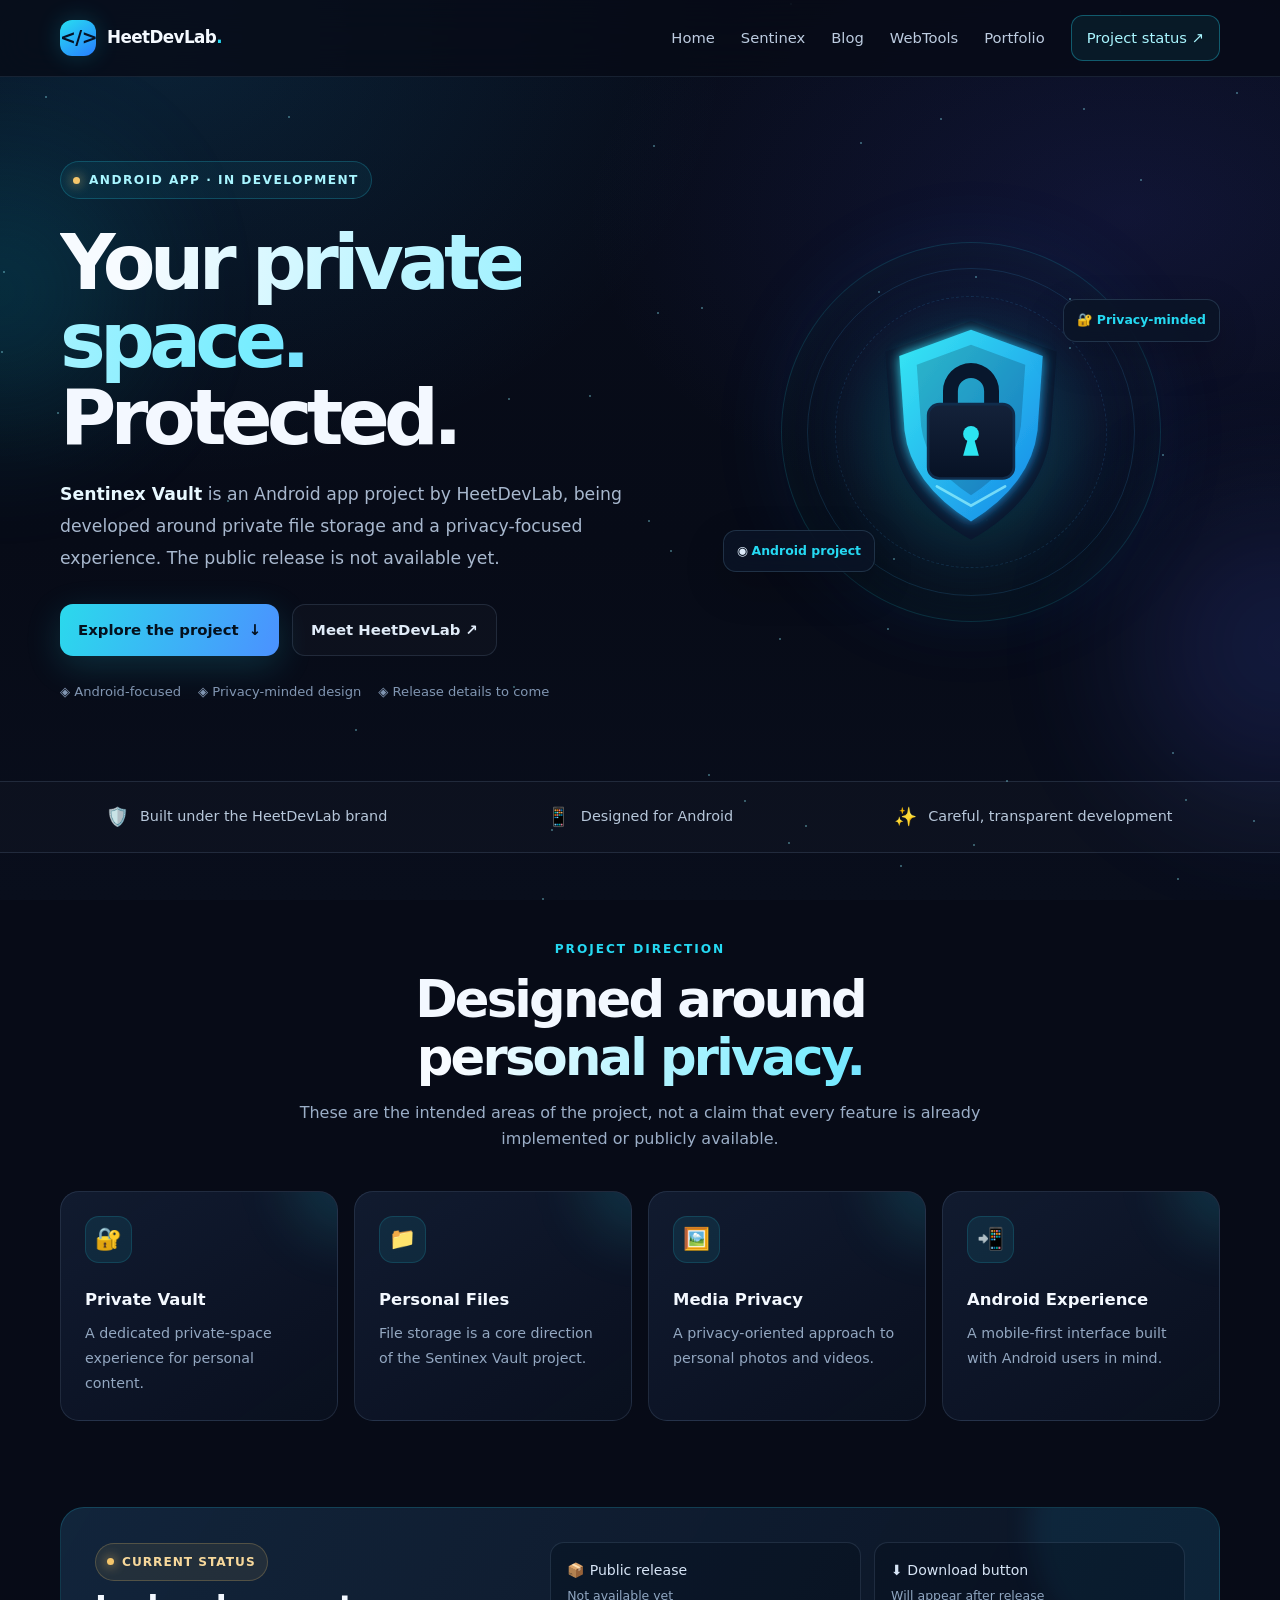
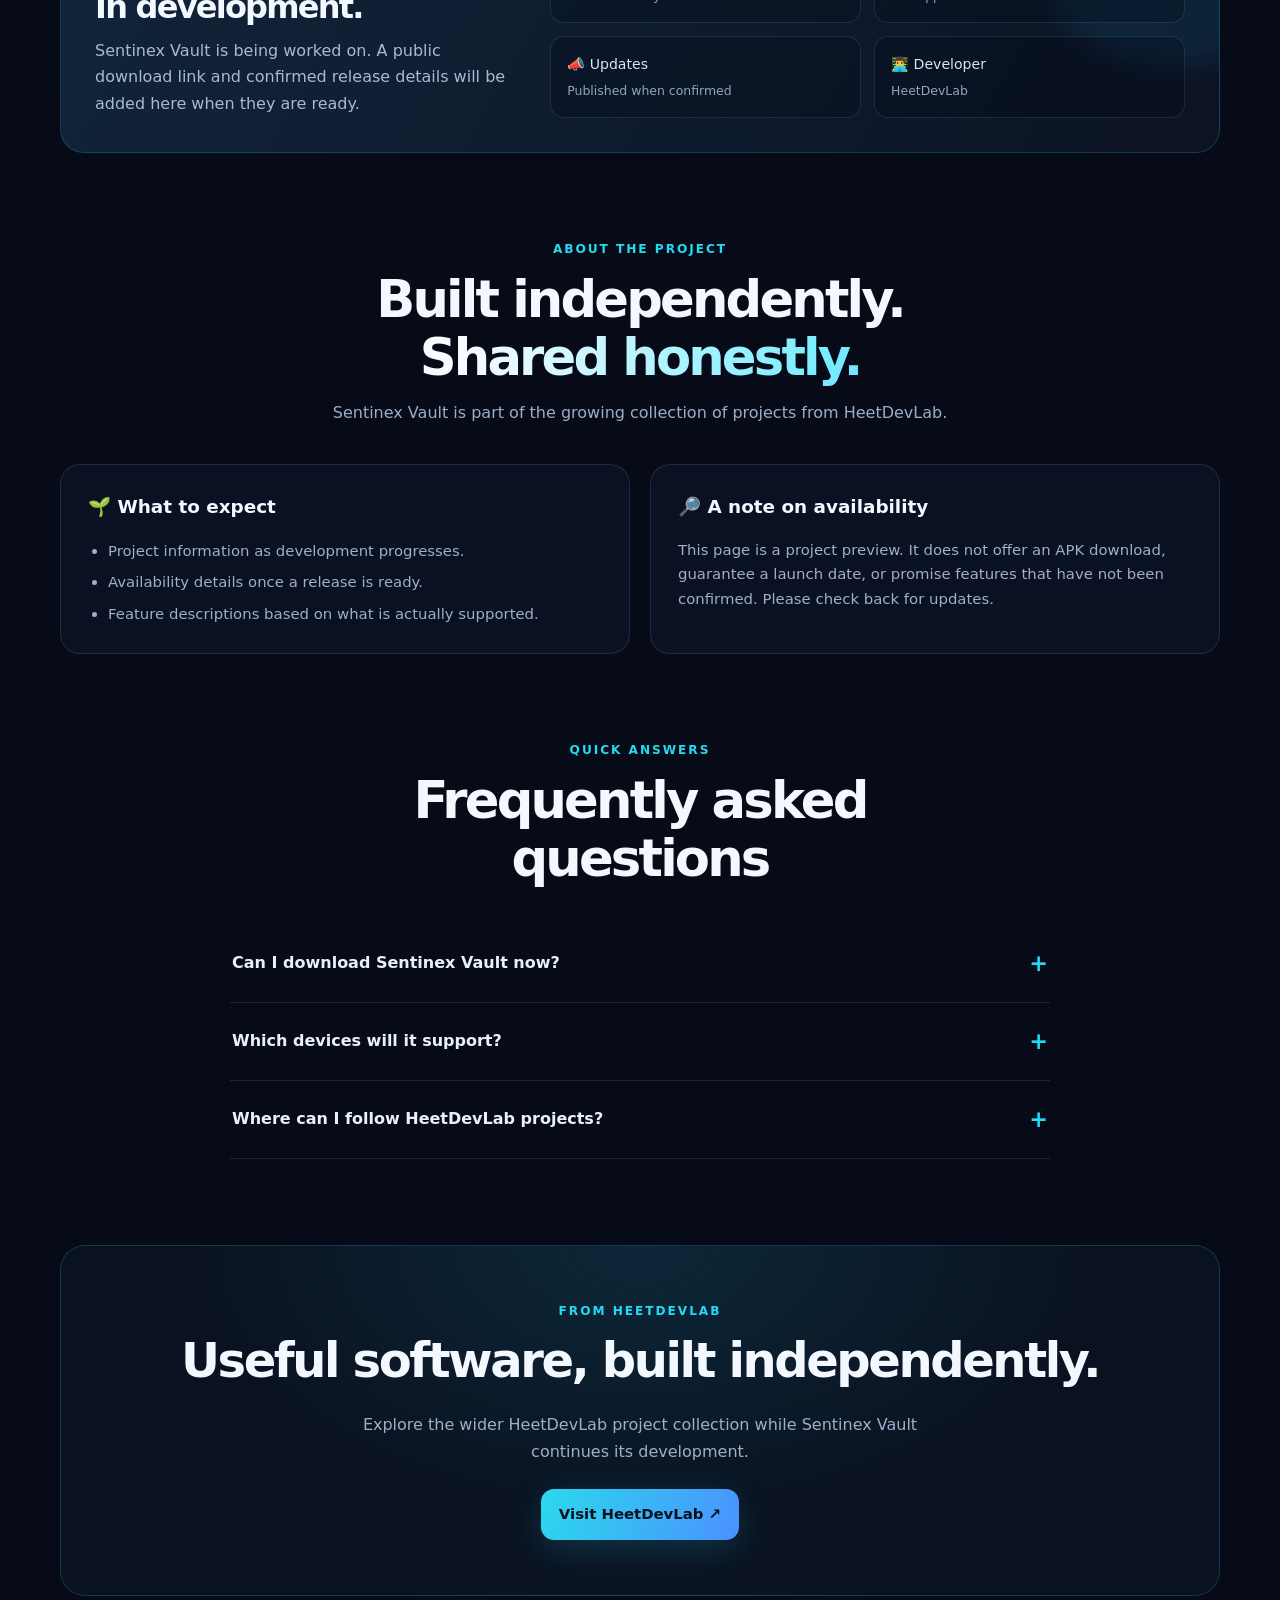
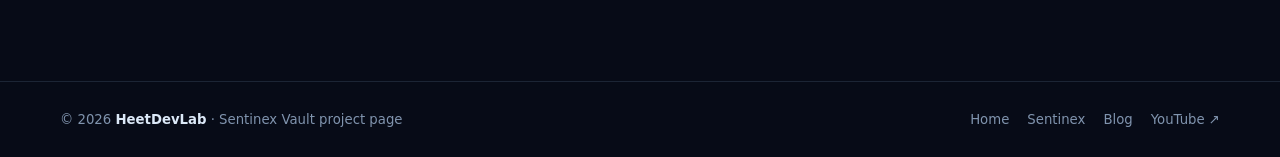
==== commit 69c1425c: "Add files via upload" ====
--- a/index.html
+++ b/index.html
@@ -2,97 +2,115 @@
 <html lang="en">
 <head>
 <meta charset="UTF-8">
-<meta name="viewport" content="width=device-width, initial-scale=1.0">
-<meta name="theme-color" content="#080d18">
-<title>Sentinex Vault — In Development | HeetDevLab</title>
-<meta name="description" content="Sentinex Vault is an upcoming privacy-focused Android project by HeetDevLab, being designed for private, local-first file storage.">
-<meta name="author" content="HeetDevLab">
-<meta property="og:title" content="Sentinex Vault — In Development">
-<meta property="og:description" content="A private space for personal files. Sentinex Vault is currently in development.">
+<meta name="viewport" content="width=device-width, initial-scale=1">
+<meta name="theme-color" content="#080d1b">
+<title>Sentinex Vault — Your Private Space | HeetDevLab</title>
+<meta name="description" content="Meet Sentinex Vault by HeetDevLab — an Android app in development focused on private file storage and a privacy-first experience.">
+<meta property="og:title" content="Sentinex Vault — Your Private Space">
+<meta property="og:description" content="An Android vault app in development by HeetDevLab.">
 <meta property="og:type" content="website">
 <meta property="og:url" content="https://heetdevlab.github.io/Sentinex-Vault/">
-<meta property="og:image" content="https://heetdevlab.github.io/Sentinex-Vault/sentinex-vault-icon.png">
-<link rel="icon" type="image/png" href="sentinex-vault-icon.png">
+<link rel="icon" href="sentinex-vault-icon.svg" type="image/svg+xml">
 <style>
-:root{--bg:#070b14;--panel:rgba(16,24,40,.82);--panel2:#111c2d;--text:#edf5ff;--muted:#9baec6;--cyan:#35d9f4;--blue:#557bff;--line:rgba(148,180,220,.16);--green:#54e5b1}
-*{box-sizing:border-box}html{scroll-behavior:smooth}body{margin:0;background:radial-gradient(ellipse at 15% 0%,rgba(28,111,160,.2),transparent 40%),radial-gradient(ellipse at 95% 25%,rgba(83,67,190,.17),transparent 38%),var(--bg);color:var(--text);font-family:Inter,ui-sans-serif,system-ui,-apple-system,"Segoe UI",sans-serif;line-height:1.6;overflow-x:hidden}a{color:inherit;text-decoration:none}button{font:inherit}#particles-bg{position:fixed;inset:0;pointer-events:none;opacity:.25;z-index:0}.site{position:relative;z-index:1}.navbar{position:sticky;top:0;z-index:20;border-bottom:1px solid var(--line);background:rgba(7,11,20,.78);backdrop-filter:blur(18px)}.nav-container{max-width:1120px;margin:auto;padding:13px 22px;display:flex;align-items:center;justify-content:space-between;gap:20px}.nav-brand{font-weight:850;letter-spacing:-.5px;font-size:1.08rem;display:flex;align-items:center;gap:10px}.brand-mark{display:grid;place-items:center;width:34px;height:34px;border-radius:11px;color:#07111a;background:linear-gradient(135deg,var(--cyan),#7ba6ff);box-shadow:0 0 24px #35d9f433;font-weight:900}.nav-brand span:last-child{background:linear-gradient(90deg,#fff,var(--cyan));-webkit-background-clip:text;background-clip:text;color:transparent}.nav-links{display:flex;align-items:center;gap:24px;color:#c0cce0;font-size:.9rem}.nav-links a{transition:color .2s}.nav-links a:hover{color:var(--cyan)}.hamburger{display:none;width:42px;height:42px;border:1px solid var(--line);border-radius:12px;background:#111a2a;cursor:pointer;position:relative;z-index:25}.hamburger span{position:absolute;left:11px;width:18px;height:2px;border-radius:2px;background:#eaf7ff;transition:transform .25s,top .25s,opacity .2s}.hamburger span:nth-child(1){top:13px}.hamburger span:nth-child(2){top:19px}.hamburger span:nth-child(3){top:25px}.hamburger.active span:nth-child(1){top:19px;transform:rotate(45deg)}.hamburger.active span:nth-child(2){opacity:0}.hamburger.active span:nth-child(3){top:19px;transform:rotate(-45deg)}.nav-overlay{display:none}
-main,footer{max-width:1120px;margin:auto;padding-left:22px;padding-right:22px}.hero{padding:76px 0 48px;display:grid;grid-template-columns:1.1fr .9fr;gap:46px;align-items:center;min-height:490px}.eyebrow{display:inline-flex;align-items:center;gap:9px;border:1px solid #35d9f447;background:#35d9f40d;color:#9cefff;padding:7px 12px;border-radius:999px;font-size:.78rem;font-weight:750;letter-spacing:.1em;text-transform:uppercase}.pulse{width:8px;height:8px;background:var(--green);border-radius:50%;box-shadow:0 0 0 0 #54e5b188;animation:pulse 1.8s infinite}@keyframes pulse{70%{box-shadow:0 0 0 8px #54e5b100}}h1{font-size:clamp(2.7rem,6vw,5rem);letter-spacing:-.065em;line-height:1.03;margin:22px 0 20px}h1 span{display:block;background:linear-gradient(90deg,var(--cyan),#8ba7ff 65%,#c2a5ff);-webkit-background-clip:text;background-clip:text;color:transparent}.hero-copy{font-size:1.07rem;color:#b0bfd4;max-width:590px}.hero-actions{display:flex;flex-wrap:wrap;gap:12px;margin-top:27px}.btn{display:inline-flex;align-items:center;justify-content:center;gap:9px;border-radius:13px;padding:12px 17px;font-weight:750;font-size:.9rem;transition:transform .22s,box-shadow .22s,border-color .22s}.btn:hover{transform:translateY(-3px)}.btn-primary{color:#05111a;background:linear-gradient(110deg,var(--cyan),#85aaff);box-shadow:0 10px 30px #35d9f424}.btn-secondary{border:1px solid var(--line);background:#ffffff07;color:#dceaff}.trust-row{display:flex;flex-wrap:wrap;gap:15px;margin-top:27px;color:#91a6c0;font-size:.82rem}.trust-row span{display:flex;align-items:center;gap:6px}.vault-visual{position:relative;min-height:340px;display:grid;place-items:center;isolation:isolate}.visual-ring{position:absolute;width:310px;height:310px;border:1px solid #35d9f42b;border-radius:50%;animation:spin 30s linear infinite}.visual-ring:before,.visual-ring:after{content:"";position:absolute;border:1px dashed #7998ff35;border-radius:50%;inset:23px}.visual-ring:after{inset:53px;border-style:solid}@keyframes spin{to{transform:rotate(360deg)}}.vault-card{width:min(330px,90%);padding:27px 25px;border:1px solid #8ac7e538;border-radius:27px;background:linear-gradient(145deg,#17283bd9,#0c1424e8);box-shadow:0 25px 90px #0008,0 0 60px #35d9f414;backdrop-filter:blur(15px);animation:float 5s ease-in-out infinite}.vault-icon{width:75px;height:75px;display:grid;place-items:center;border-radius:23px;background:linear-gradient(145deg,#35d9f4,#6383ff);font-size:2.3rem;box-shadow:0 12px 35px #35d9f42c;margin-bottom:20px}.vault-card h2{margin:0;font-size:1.35rem}.vault-card p{color:var(--muted);font-size:.88rem;margin:6px 0 18px}.status{display:inline-flex;align-items:center;gap:7px;padding:7px 10px;border-radius:9px;background:#f4bc4e12;color:#ffd98b;border:1px solid #f4bc4e2c;font-size:.75rem;font-weight:750}.mini-lines{display:grid;gap:9px;margin-top:22px}.mini-lines i{height:7px;border-radius:99px;background:linear-gradient(90deg,#35d9f45e,#7c8eff19);display:block}.mini-lines i:nth-child(2){width:78%}.mini-lines i:nth-child(3){width:55%}@keyframes float{0%,100%{transform:translateY(0) rotate(-1deg)}50%{transform:translateY(-10px) rotate(1deg)}}
-.stats{display:grid;grid-template-columns:repeat(3,1fr);gap:12px;margin:0 0 64px}.stat{border:1px solid var(--line);border-radius:16px;padding:17px;background:#ffffff04;text-align:center}.stat strong{display:block;font-size:1rem}.stat span{font-size:.8rem;color:var(--muted)}.section{padding:34px 0 52px}.section-heading{text-align:center;max-width:680px;margin:0 auto 27px}.kicker{color:var(--cyan);font-size:.76rem;letter-spacing:.14em;text-transform:uppercase;font-weight:800}.section h2{font-size:clamp(1.8rem,4vw,2.6rem);letter-spacing:-.04em;margin:8px 0 9px}.section-heading p{color:var(--muted);margin:0}.feature-grid{display:grid;grid-template-columns:repeat(4,1fr);gap:14px}.feature{border:1px solid var(--line);border-radius:18px;padding:22px;background:linear-gradient(145deg,#ffffff08,#ffffff02);transition:transform .25s,border-color .25s,background .25s}.feature:hover{transform:translateY(-6px);border-color:#35d9f45e;background:#35d9f409}.feature-icon{width:45px;height:45px;display:grid;place-items:center;border-radius:14px;background:#35d9f414;border:1px solid #35d9f426;font-size:1.35rem}.feature h3{font-size:1rem;margin:16px 0 7px}.feature p{font-size:.86rem;color:var(--muted);margin:0}.notice{display:grid;grid-template-columns:auto 1fr;gap:17px;align-items:start;border:1px solid #6e91ff38;border-radius:20px;padding:24px;background:linear-gradient(120deg,#557bff12,#35d9f408);max-width:850px;margin:auto}.notice-icon{font-size:1.6rem}.notice h3{margin:0 0 5px}.notice p{margin:0;color:var(--muted);font-size:.92rem}.faq-list{max-width:820px;margin:auto;display:grid;gap:10px}.faq-item{border:1px solid var(--line);border-radius:15px;background:#ffffff04;overflow:hidden}.faq-question{width:100%;text-align:left;border:0;background:transparent;color:var(--text);padding:17px 19px;display:flex;justify-content:space-between;gap:16px;cursor:pointer;font-weight:700}.faq-question span{color:var(--cyan);font-size:1.2rem;transition:transform .2s}.faq-answer{display:grid;grid-template-rows:0fr;transition:grid-template-rows .25s}.faq-answer>div{overflow:hidden;color:var(--muted);font-size:.9rem;padding:0 19px}.faq-item.open .faq-answer{grid-template-rows:1fr}.faq-item.open .faq-answer>div{padding:0 19px 18px}.faq-item.open .faq-question span{transform:rotate(45deg)}.privacy-box{max-width:820px;margin:auto;text-align:center;border:1px solid var(--line);border-radius:20px;padding:27px;background:#ffffff04}.privacy-box p{color:var(--muted);margin:8px auto 0;max-width:650px}.developer{display:flex;justify-content:space-between;gap:20px;align-items:center;flex-wrap:wrap;border-top:1px solid var(--line);padding:27px 0;color:var(--muted);font-size:.88rem}.developer strong{color:var(--text)}footer{padding-top:12px;padding-bottom:32px;color:#7588a3;font-size:.82rem}.footer-inner{border-top:1px solid var(--line);padding-top:22px;display:flex;justify-content:space-between;gap:15px;flex-wrap:wrap}.reveal{opacity:0;transform:translateY(20px);transition:opacity .65s ease,transform .65s ease}.reveal.visible{opacity:1;transform:translateY(0)}
-@media(max-width:850px){.hero{grid-template-columns:1fr;gap:10px;padding-top:54px}.hero-copy{max-width:680px}.vault-visual{min-height:320px}.feature-grid{grid-template-columns:repeat(2,1fr)}.stats{margin-bottom:38px}}
-@media(max-width:640px){.nav-container{padding:10px 16px}.hamburger{display:block}.nav-overlay{display:block;position:fixed;inset:0;background:#02050bd9;backdrop-filter:blur(5px);opacity:0;visibility:hidden;transition:opacity .25s,visibility .25s;z-index:21}.nav-overlay.active{opacity:1;visibility:visible}.nav-links{position:fixed;z-index:22;top:0;right:0;width:min(82vw,320px);height:100dvh;padding:90px 25px 30px;background:#0c1423;border-left:1px solid var(--line);display:flex;align-items:stretch;flex-direction:column;gap:0;transform:translateX(105%);transition:transform .28s ease}.nav-links.active{transform:translateX(0)}.nav-links a{padding:15px 7px;border-bottom:1px solid var(--line);font-size:1rem}body.nav-open{overflow:hidden}main,footer{padding-left:17px;padding-right:17px}.hero{padding-top:43px;min-height:unset}.hero h1{font-size:clamp(2.7rem,13vw,4rem)}.hero-copy{font-size:.98rem}.hero-actions .btn{flex:1}.vault-visual{min-height:300px}.visual-ring{width:270px;height:270px}.vault-card{max-width:300px}.stats{grid-template-columns:1fr;gap:9px}.stat{display:flex;justify-content:space-between;align-items:center;text-align:left;padding:14px 17px}.feature-grid{grid-template-columns:1fr}.feature{padding:19px}.section{padding:25px 0 38px}.notice{padding:18px}.developer{align-items:flex-start;flex-direction:column}.footer-inner{flex-direction:column}}
+:root{--bg:#070b17;--panel:#0d1425;--panel2:#101b30;--line:rgba(151,190,226,.15);--text:#f3f8ff;--muted:#9baec7;--cyan:#25d9f2;--blue:#388bff;--green:#71f2c2;--max:1160px}
+*{box-sizing:border-box}html{scroll-behavior:smooth;scroll-padding-top:90px}body{margin:0;background:var(--bg);color:var(--text);font-family:Inter,ui-sans-serif,system-ui,-apple-system,BlinkMacSystemFont,"Segoe UI",sans-serif;line-height:1.65;overflow-x:hidden}
+body:before{content:"";position:fixed;inset:0;z-index:-3;background:radial-gradient(ellipse at 12% 5%,rgba(24,158,219,.14),transparent 36%),radial-gradient(ellipse at 88% 24%,rgba(71,73,220,.14),transparent 34%),linear-gradient(180deg,#080d1b,#070b17 60%,#090e1c)}
+#stars{position:fixed;inset:0;z-index:-2;pointer-events:none;overflow:hidden}.star{position:absolute;width:2px;height:2px;border-radius:50%;background:#8eefff;opacity:.45;animation:twinkle 4s ease-in-out infinite alternate}.orb{position:absolute;border-radius:50%;filter:blur(75px);opacity:.16;pointer-events:none;animation:drift 13s ease-in-out infinite alternate}.orb.one{width:260px;height:260px;background:#00cde8;top:18%;left:-130px}.orb.two{width:300px;height:300px;background:#5366ff;top:55%;right:-150px;animation-delay:-5s}
+@keyframes twinkle{from{opacity:.12;transform:scale(.7)}to{opacity:.8;transform:scale(1.4)}}@keyframes drift{from{transform:translate3d(0,0,0)}to{transform:translate3d(35px,-25px,0)}}@keyframes float{0%,100%{transform:translateY(0)}50%{transform:translateY(-12px)}}@keyframes pulse{0%,100%{box-shadow:0 0 0 0 rgba(37,217,242,.22)}50%{box-shadow:0 0 0 9px rgba(37,217,242,0)}}@keyframes shine{to{background-position:220% center}}@keyframes rise{from{opacity:0;transform:translateY(22px)}to{opacity:1;transform:translateY(0)}}
+a{color:inherit;text-decoration:none}.wrap{width:min(var(--max),calc(100% - 40px));margin-inline:auto}
+.navbar{position:sticky;top:0;z-index:50;border-bottom:1px solid rgba(151,190,226,.12);background:rgba(7,11,23,.78);backdrop-filter:blur(18px);-webkit-backdrop-filter:blur(18px)}
+.nav-inner{height:76px;display:flex;align-items:center;justify-content:space-between;gap:24px}.brand{display:flex;align-items:center;gap:11px;font-weight:800;font-size:1.05rem;letter-spacing:-.035em}.brand-mark{width:36px;height:36px;display:grid;place-items:center;border-radius:12px;background:linear-gradient(145deg,#27dff1,#287dff);box-shadow:0 0 24px rgba(37,217,242,.2);color:#061225;font-size:19px}.brand span:last-child{color:#f5faff}.brand em{font-style:normal;color:var(--cyan)}.nav-links{display:flex;align-items:center;gap:26px;color:#bdcce0;font-size:.92rem}.nav-links a{transition:color .2s}.nav-links a:hover{color:var(--cyan)}.nav-cta{padding:10px 15px;border:1px solid rgba(37,217,242,.34);border-radius:12px;color:#a9f6ff!important;background:rgba(37,217,242,.07)}.hamburger{display:none;border:1px solid var(--line);background:#0c1527;color:white;border-radius:11px;width:44px;height:42px;position:relative;cursor:pointer}.hamburger span{position:absolute;width:19px;height:2px;background:#eafaff;left:12px;border-radius:5px;transition:transform .25s,top .25s,opacity .2s}.hamburger span:nth-child(1){top:13px}.hamburger span:nth-child(2){top:19px}.hamburger span:nth-child(3){top:25px}.hamburger.active span:nth-child(1){top:19px;transform:rotate(45deg)}.hamburger.active span:nth-child(2){opacity:0}.hamburger.active span:nth-child(3){top:19px;transform:rotate(-45deg)}.nav-overlay{display:none}
+.hero{position:relative;display:grid;grid-template-columns:1.1fr .9fr;align-items:center;gap:55px;padding:84px 0 78px;min-height:610px}.eyebrow{display:inline-flex;align-items:center;gap:9px;padding:8px 12px;border:1px solid rgba(37,217,242,.22);border-radius:999px;background:rgba(37,217,242,.06);color:#a8f5ff;font-size:.76rem;letter-spacing:.12em;text-transform:uppercase;font-weight:750}.status-dot{width:7px;height:7px;border-radius:50%;background:#f5c66b;box-shadow:0 0 12px #f5c66b;animation:pulse 2.2s infinite}.hero h1{font-size:clamp(2.8rem,6vw,5.25rem);letter-spacing:-.075em;line-height:1.01;margin:25px 0 22px;max-width:700px}.gradient-text{background:linear-gradient(100deg,#f7fbff 5%,#78edff 42%,#6c9cff 72%,#f7fbff 95%);background-size:220% auto;color:transparent;background-clip:text;-webkit-background-clip:text;animation:shine 8s linear infinite}.hero-copy{max-width:580px;color:#a8b8ce;font-size:1.08rem;line-height:1.85}.hero-copy strong{color:#e8f8ff;font-weight:650}.hero-actions{display:flex;flex-wrap:wrap;gap:13px;margin-top:29px}.btn{display:inline-flex;align-items:center;justify-content:center;gap:10px;padding:13px 18px;border-radius:13px;font-weight:750;font-size:.93rem;transition:transform .2s,box-shadow .2s,border-color .2s}.btn:hover{transform:translateY(-3px)}.btn-primary{background:linear-gradient(110deg,#2bd9ec,#4b91ff);color:#04101d;box-shadow:0 10px 35px rgba(37,217,242,.17)}.btn-secondary{border:1px solid var(--line);background:rgba(255,255,255,.025);color:#e0ebf8}.hero-note{display:flex;gap:17px;flex-wrap:wrap;margin-top:25px;color:#8196b2;font-size:.82rem}.hero-note span{display:flex;align-items:center;gap:7px}.hero-art{min-height:390px;display:grid;place-items:center;position:relative}.halo{position:absolute;width:min(380px,90%);aspect-ratio:1;border-radius:50%;border:1px solid rgba(37,217,242,.17);background:radial-gradient(circle,rgba(28,193,233,.13),rgba(35,78,150,.05) 50%,transparent 70%);box-shadow:inset 0 0 70px rgba(37,217,242,.06),0 0 80px rgba(33,127,255,.08)}.halo:before,.halo:after{content:"";position:absolute;border:1px solid rgba(80,180,255,.14);border-radius:50%;inset:25px;animation:spin 28s linear infinite}.halo:after{inset:53px;border-style:dashed;animation-direction:reverse;animation-duration:40s}@keyframes spin{to{transform:rotate(360deg)}}.app-icon{position:relative;width:210px;max-width:60%;filter:drop-shadow(0 24px 55px rgba(18,208,239,.2));animation:float 5s ease-in-out infinite}.app-icon svg{width:100%;height:auto;display:block}.floating-chip{position:absolute;padding:10px 13px;border:1px solid rgba(145,205,239,.17);background:rgba(10,20,39,.82);backdrop-filter:blur(12px);border-radius:13px;color:#dceaf9;font-size:.78rem;box-shadow:0 15px 40px rgba(0,0,0,.2)}.floating-chip b{color:var(--cyan)}.chip-a{top:16%;right:0}.chip-b{bottom:14%;left:0}
+.trust-strip{border-block:1px solid var(--line);background:rgba(255,255,255,.018)}.trust-inner{display:grid;grid-template-columns:repeat(3,1fr);gap:20px;padding:20px 0}.trust-item{display:flex;align-items:center;justify-content:center;gap:11px;color:#b7c7da;font-size:.9rem}.trust-item i{font-style:normal;font-size:1.15rem}
+.section{padding:86px 0}.section-head{text-align:center;max-width:690px;margin:0 auto 38px}.kicker{color:var(--cyan);font-size:.76rem;font-weight:800;letter-spacing:.16em;text-transform:uppercase}.section h2{font-size:clamp(2rem,4vw,3.2rem);line-height:1.12;letter-spacing:-.055em;margin:12px 0 14px}.section-head p{color:var(--muted);margin:0;font-size:1rem}.grid{display:grid;grid-template-columns:repeat(4,1fr);gap:16px}.feature-card{position:relative;overflow:hidden;min-height:220px;padding:24px;border:1px solid var(--line);border-radius:19px;background:linear-gradient(145deg,rgba(19,31,53,.83),rgba(10,17,32,.82));transition:transform .25s,border-color .25s,background .25s}.feature-card:before{content:"";position:absolute;width:120px;height:120px;right:-70px;top:-70px;border-radius:50%;background:rgba(37,217,242,.12);filter:blur(25px);transition:transform .3s}.feature-card:hover{transform:translateY(-6px);border-color:rgba(37,217,242,.4);background:linear-gradient(145deg,rgba(19,39,62,.95),rgba(10,17,32,.92))}.feature-card:hover:before{transform:scale(1.6)}.feature-icon{width:47px;height:47px;border-radius:14px;display:grid;place-items:center;font-size:1.35rem;background:rgba(37,217,242,.09);border:1px solid rgba(37,217,242,.15);margin-bottom:23px}.feature-card h3{margin:0 0 8px;font-size:1.03rem}.feature-card p{margin:0;color:#93a7c1;font-size:.89rem;line-height:1.75}
+.status-panel{display:grid;grid-template-columns:.8fr 1.2fr;gap:32px;align-items:center;padding:34px;border:1px solid rgba(37,217,242,.19);border-radius:24px;background:linear-gradient(120deg,rgba(20,43,67,.82),rgba(13,20,37,.9));position:relative;overflow:hidden}.status-panel:after{content:"";position:absolute;right:-90px;top:-120px;width:280px;height:280px;border-radius:50%;background:rgba(40,182,255,.09);filter:blur(12px)}.status-panel h2{font-size:2rem;margin:9px 0 12px}.status-panel p{color:#a9bad0;margin:0}.status-label{display:inline-flex;align-items:center;gap:8px;color:#f7d89b;background:rgba(245,198,107,.08);border:1px solid rgba(245,198,107,.23);padding:8px 11px;border-radius:999px;font-size:.76rem;font-weight:800;letter-spacing:.08em}.status-points{display:grid;grid-template-columns:1fr 1fr;gap:13px;position:relative;z-index:1}.status-point{padding:16px;border:1px solid var(--line);border-radius:14px;background:rgba(3,9,20,.27);color:#d7e5f6;font-size:.88rem}.status-point span{display:block;color:#8fa6c1;font-size:.78rem;margin-top:4px}
+.about-grid{display:grid;grid-template-columns:1fr 1fr;gap:20px}.info-panel{padding:27px;border:1px solid var(--line);border-radius:20px;background:rgba(13,21,39,.75)}.info-panel h3{margin:0 0 12px;font-size:1.15rem}.info-panel p,.info-panel li{color:#9fb0c7;font-size:.93rem}.info-panel ul{padding-left:20px;margin-bottom:0}.info-panel li+li{margin-top:7px}.faq{max-width:820px;margin:auto}.faq-item{border-bottom:1px solid var(--line)}.faq-question{width:100%;display:flex;align-items:center;justify-content:space-between;gap:20px;padding:20px 2px;background:none;border:0;color:#e7f0fb;text-align:left;font:inherit;font-weight:700;cursor:pointer}.faq-question span{color:var(--cyan);font-size:1.4rem;transition:transform .2s}.faq-answer{display:grid;grid-template-rows:0fr;transition:grid-template-rows .25s}.faq-answer>div{overflow:hidden;color:#9eafc6;font-size:.92rem}.faq-item.open .faq-answer{grid-template-rows:1fr}.faq-item.open .faq-answer>div{padding:0 28px 19px 2px}.faq-item.open .faq-question span{transform:rotate(45deg)}
+.cta{padding:0 0 85px}.cta-box{text-align:center;padding:55px 25px;border:1px solid rgba(37,217,242,.2);border-radius:25px;background:radial-gradient(ellipse at 50% 0%,rgba(37,217,242,.11),transparent 55%),rgba(12,20,37,.8)}.cta-box h2{font-size:clamp(2rem,4vw,3rem);letter-spacing:-.05em;margin:0 0 12px}.cta-box p{color:#9eb0c8;max-width:570px;margin:0 auto 24px}.footer{border-top:1px solid var(--line);padding:27px 0;color:#8094ae;font-size:.83rem}.footer-inner{display:flex;align-items:center;justify-content:space-between;gap:20px}.footer strong{color:#dce9f8}.footer-links{display:flex;gap:18px;flex-wrap:wrap}.footer-links a:hover{color:var(--cyan)}
+.reveal{opacity:0;transform:translateY(20px);transition:opacity .65s ease,transform .65s ease}.reveal.visible{opacity:1;transform:translateY(0)}.delay-1{transition-delay:.08s}.delay-2{transition-delay:.16s}.delay-3{transition-delay:.24s}
+@media(max-width:900px){.hero{gap:25px;padding:65px 0;grid-template-columns:1.05fr .95fr}.grid{grid-template-columns:repeat(2,1fr)}.hero h1{font-size:clamp(2.7rem,7vw,4.4rem)}.floating-chip.chip-a{right:-6px}.status-panel{grid-template-columns:1fr}.status-points{grid-template-columns:repeat(2,1fr)}}
+@media(max-width:680px){.wrap{width:min(100% - 30px,var(--max))}.nav-inner{height:67px}.hamburger{display:block;z-index:3}.nav-links{display:none;position:absolute;top:67px;left:0;right:0;padding:14px 20px 20px;background:rgba(7,12,24,.97);border-bottom:1px solid var(--line);flex-direction:column;align-items:stretch;gap:4px}.nav-links.open{display:flex;animation:rise .22s ease}.nav-links a{padding:12px;border-radius:10px}.nav-links a:hover{background:rgba(37,217,242,.07)}.nav-overlay{position:fixed;inset:67px 0 0;background:rgba(0,0,0,.36);z-index:-1}.nav-overlay.open{display:block}.hero{grid-template-columns:1fr;text-align:center;padding:56px 0 48px;gap:10px;min-height:unset}.hero-copy{margin-inline:auto;font-size:1rem}.hero-actions,.hero-note{justify-content:center}.hero-art{min-height:310px;grid-row:1}.app-icon{width:160px}.halo{width:285px}.chip-a{top:9%;right:2%}.chip-b{bottom:8%;left:1%}.section{padding:64px 0}.section-head{margin-bottom:27px}.grid{gap:12px}.feature-card{padding:18px;min-height:210px}.feature-icon{margin-bottom:17px}.trust-inner{grid-template-columns:1fr;gap:11px;padding:17px 0}.trust-item{justify-content:flex-start}.status-panel{padding:23px}.status-panel h2{font-size:1.7rem}.status-points{gap:9px}.status-point{padding:12px;font-size:.82rem}.about-grid{grid-template-columns:1fr}.cta{padding-bottom:60px}.cta-box{padding:38px 20px}.footer-inner{flex-direction:column;align-items:flex-start}.footer-links{gap:14px}}
+@media(max-width:390px){.grid{grid-template-columns:1fr}.feature-card{min-height:auto}.status-points{grid-template-columns:1fr}.hero h1{font-size:2.65rem}.hero-art{min-height:285px}}
 @media(prefers-reduced-motion:reduce){*,*:before,*:after{scroll-behavior:auto!important;animation-duration:.01ms!important;animation-iteration-count:1!important;transition-duration:.01ms!important}.reveal{opacity:1;transform:none}}
 </style>
 </head>
 <body>
-<div id="particles-bg" aria-hidden="true"></div>
-<div class="site">
-<nav class="navbar" aria-label="Main navigation">
-  <div class="nav-container">
-    <a class="nav-brand" href="/" aria-label="HeetDevLab home"><span class="brand-mark">&lt;/&gt;</span><span>HeetDevLab.</span></a>
-    <button class="hamburger" id="hamburger" aria-label="Open menu" aria-expanded="false" aria-controls="navLinks"><span></span><span></span><span></span></button>
-    <div class="nav-overlay" id="navOverlay"></div>
-    <div class="nav-links" id="navLinks"><a href="/">Home</a><a href="/Sentinex/">Sentinex</a><a href="/Blog/">Blog</a><a href="/WebTools/">WebTools</a><a href="/portfolio/">Portfolio</a><a href="https://youtube.com/@heetplayscode" target="_blank" rel="noopener noreferrer">YouTube ↗</a></div>
+<div id="stars" aria-hidden="true"><div class="orb one"></div><div class="orb two"></div></div>
+<nav class="navbar">
+ <div class="wrap nav-inner">
+  <a class="brand" href="https://heetdevlab.github.io/" aria-label="HeetDevLab home"><span class="brand-mark">&lt;/&gt;</span><span>HeetDevLab<em>.</em></span></a>
+  <button class="hamburger" id="hamburger" aria-label="Open menu" aria-expanded="false" aria-controls="navLinks"><span></span><span></span><span></span></button>
+  <div class="nav-overlay" id="navOverlay"></div>
+  <div class="nav-links" id="navLinks">
+   <a href="https://heetdevlab.github.io/">Home</a><a href="https://heetdevlab.github.io/Sentinex/">Sentinex</a><a href="https://heetdevlab.github.io/Blog/">Blog</a><a href="https://heetdevlab.github.io/WebTools/">WebTools</a><a href="https://heetdevlab.github.io/portfolio/">Portfolio</a><a class="nav-cta" href="#development">Project status ↗</a>
   </div>
+ </div>
 </nav>
 <main>
-<section class="hero">
-  <div class="hero-content reveal">
-    <div class="eyebrow"><span class="pulse"></span> A HeetDevLab project · In development</div>
-    <h1>Your files.<span>Your private space.</span></h1>
-    <p class="hero-copy"><strong>Sentinex Vault</strong> is an upcoming Android project being designed around private file storage and a local-first experience. The app is not available to download yet.</p>
-    <div class="hero-actions"><a class="btn btn-primary" href="#development">🚧 Follow the progress</a><a class="btn btn-secondary" href="/Sentinex/">Explore Sentinex Secure ↗</a></div>
-    <div class="trust-row"><span>◈ Privacy-minded design</span><span>◉ Local-first direction</span><span>✦ Indie-built project</span></div>
+<section class="wrap hero">
+ <div class="hero-content">
+  <div class="eyebrow"><span class="status-dot"></span> Android app · In development</div>
+  <h1><span class="gradient-text">Your private space.</span><br>Protected.</h1>
+  <p class="hero-copy"><strong>Sentinex Vault</strong> is an Android app project by HeetDevLab, being developed around private file storage and a privacy-focused experience. The public release is not available yet.</p>
+  <div class="hero-actions"><a class="btn btn-primary" href="#development">Explore the project <span>↓</span></a><a class="btn btn-secondary" href="https://heetdevlab.github.io/">Meet HeetDevLab ↗</a></div>
+  <div class="hero-note"><span>◈ Android-focused</span><span>◈ Privacy-minded design</span><span>◈ Release details to come</span></div>
+ </div>
+ <div class="hero-art" aria-label="Sentinex Vault shield and lock icon">
+  <div class="halo"></div>
+  <div class="app-icon">
+   <svg viewBox="0 0 240 270" role="img" aria-label="Sentinex Vault shield lock">
+    <defs><linearGradient id="shield" x1="0" y1="0" x2="1" y2="1"><stop offset="0" stop-color="#37e9f4"/><stop offset="1" stop-color="#1685e8"/></linearGradient><linearGradient id="lock" x1="0" y1="0" x2="0" y2="1"><stop offset="0" stop-color="#14223a"/><stop offset="1" stop-color="#071225"/></linearGradient><filter id="glow"><feGaussianBlur stdDeviation="7" result="b"/><feMerge><feMergeNode in="b"/><feMergeNode in="SourceGraphic"/></feMerge></filter></defs>
+    <path d="M120 8 218 43 211 137Q202 211 120 258 38 211 29 137L22 43Z" fill="#0b1930" opacity=".95"/>
+    <path d="M120 18 202 48 196 133Q189 194 120 237 51 194 44 133L38 48Z" fill="url(#shield)" filter="url(#glow)"/>
+    <path d="M120 35 182 58 177 128Q171 175 120 207 69 175 63 128L58 58Z" fill="#06162b" opacity=".2"/>
+    <path d="M88 107V88a32 32 0 0 1 64 0v19h-17V88a15 15 0 0 0-30 0v19Z" fill="#08172d"/>
+    <rect x="71" y="103" width="98" height="85" rx="13" fill="url(#lock)" stroke="#102c4b" stroke-width="3"/>
+    <circle cx="120" cy="137" r="9" fill="#2ce4f1"/><path d="M116 144h8l5 18h-18Z" fill="#2ce4f1"/>
+    <path d="M81 197 120 219 159 197" fill="none" stroke="#a3faff" stroke-opacity=".65" stroke-width="3" stroke-linecap="round"/>
+   </svg>
   </div>
-  <div class="vault-visual reveal" aria-label="Sentinex Vault concept preview">
-    <div class="visual-ring"></div>
-    <div class="vault-card"><div class="vault-icon">🔐</div><h2>Sentinex Vault</h2><p>A private space for your personal files.</p><span class="status"><span class="pulse" style="background:#ffc96b;box-shadow:none;animation:none"></span> IN DEVELOPMENT</span><div class="mini-lines" aria-hidden="true"><i></i><i></i><i></i></div></div>
-  </div>
+  <div class="floating-chip chip-a">🔐 <b>Privacy-minded</b></div><div class="floating-chip chip-b">◉ <b>Android project</b></div>
+ </div>
 </section>
-<section class="stats reveal" aria-label="Project status"><div class="stat"><strong>🚧 In development</strong><span>Current project stage</span></div><div class="stat"><strong>📱 Android</strong><span>Planned platform</span></div><div class="stat"><strong>⏳ Not released</strong><span>No APK available yet</span></div></section>
-<section class="section" id="features">
-  <div class="section-heading reveal"><div class="kicker">Planned direction</div><h2>Designed with privacy in mind</h2><p>These are the goals for the project, not a claim that the features are already implemented.</p></div>
-  <div class="feature-grid">
-    <article class="feature reveal"><div class="feature-icon">🔐</div><h3>Private Vault</h3><p>A dedicated space intended for personal files, separate from everyday browsing.</p></article>
-    <article class="feature reveal"><div class="feature-icon">📁</div><h3>File Organisation</h3><p>A straightforward way to keep selected files together in one place.</p></article>
-    <article class="feature reveal"><div class="feature-icon">🖼️</div><h3>Personal Media</h3><p>The project may support private photos and videos as development progresses.</p></article>
-    <article class="feature reveal"><div class="feature-icon">📴</div><h3>Local-first Approach</h3><p>The intended direction is device-based storage, with privacy and offline use considered from the start.</p></article>
-  </div>
-</section>
-<section class="section" id="development">
-  <div class="section-heading reveal"><div class="kicker">Project status</div><h2>Building carefully, not rushing</h2><p>Sentinex Vault is still being planned and developed.</p></div>
-  <div class="notice reveal"><div class="notice-icon">🛠️</div><div><h3>Currently in development</h3><p>There is no public APK, confirmed release date, or final feature list yet. This page will be updated when there is meaningful progress. Please treat the feature descriptions above as planned direction only.</p></div></div>
-</section>
-<section class="section" id="faq">
-  <div class="section-heading reveal"><div class="kicker">Quick answers</div><h2>Frequently asked questions</h2></div>
-  <div class="faq-list">
-    <div class="faq-item reveal"><button class="faq-question" type="button" aria-expanded="false">When will Sentinex Vault launch?<span>＋</span></button><div class="faq-answer"><div>No launch date has been confirmed. The page will be updated when a release plan is ready.</div></div></div>
-    <div class="faq-item reveal"><button class="faq-question" type="button" aria-expanded="false">Can I download the APK now?<span>＋</span></button><div class="faq-answer"><div>No. Sentinex Vault is currently in development, and a public APK is not available yet.</div></div></div>
-    <div class="faq-item reveal"><button class="faq-question" type="button" aria-expanded="false">Will it work offline?<span>＋</span></button><div class="faq-answer"><div>The project is being planned with a local-first approach. Offline behaviour will be confirmed once implementation and testing are complete.</div></div></div>
-    <div class="faq-item reveal"><button class="faq-question" type="button" aria-expanded="false">Where will files be stored?<span>＋</span></button><div class="faq-answer"><div>The intended approach is on-device storage. Final storage and protection details will be documented after they are implemented and tested.</div></div></div>
-  </div>
-</section>
-<section class="section" id="privacy"><div class="privacy-box reveal"><div class="kicker">Privacy & transparency</div><h2>No promises before the product is ready</h2><p>Sentinex Vault is a work in progress. Storage, encryption, permissions, and other privacy details will be described accurately once those parts are implemented and tested. A full privacy policy should be published before public release.</p></div></section>
-<section class="developer"><div><strong>Made by Heet Shah · HeetDevLab</strong><br>Independent software projects, built step by step.</div><div><a href="mailto:sentinex.official.app@gmail.com">Project contact ↗</a> &nbsp;·&nbsp; <a href="/Sentinex/">Sentinex Secure ↗</a></div></section>
+<div class="trust-strip"><div class="wrap trust-inner"><div class="trust-item"><i>🛡️</i><span>Built under the HeetDevLab brand</span></div><div class="trust-item"><i>📱</i><span>Designed for Android</span></div><div class="trust-item"><i>✨</i><span>Careful, transparent development</span></div></div></div>
+<section class="section" id="features"><div class="wrap">
+ <div class="section-head reveal"><div class="kicker">Project direction</div><h2>Designed around <span class="gradient-text">personal privacy.</span></h2><p>These are the intended areas of the project, not a claim that every feature is already implemented or publicly available.</p></div>
+ <div class="grid">
+  <article class="feature-card reveal"><div class="feature-icon">🔐</div><h3>Private Vault</h3><p>A dedicated private-space experience for personal content.</p></article>
+  <article class="feature-card reveal delay-1"><div class="feature-icon">📁</div><h3>Personal Files</h3><p>File storage is a core direction of the Sentinex Vault project.</p></article>
+  <article class="feature-card reveal delay-2"><div class="feature-icon">🖼️</div><h3>Media Privacy</h3><p>A privacy-oriented approach to personal photos and videos.</p></article>
+  <article class="feature-card reveal delay-3"><div class="feature-icon">📲</div><h3>Android Experience</h3><p>A mobile-first interface built with Android users in mind.</p></article>
+ </div>
+</div></section>
+<section class="section" id="development" style="padding-top:0"><div class="wrap">
+ <div class="status-panel reveal"><div><span class="status-label"><span class="status-dot"></span> CURRENT STATUS</span><h2>In development.</h2><p>Sentinex Vault is being worked on. A public download link and confirmed release details will be added here when they are ready.</p></div><div class="status-points"><div class="status-point">📦 Public release<span>Not available yet</span></div><div class="status-point">⬇️ Download button<span>Will appear after release</span></div><div class="status-point">📣 Updates<span>Published when confirmed</span></div><div class="status-point">👨‍💻 Developer<span>HeetDevLab</span></div></div></div>
+</div></section>
+<section class="section" id="about" style="padding-top:0"><div class="wrap">
+ <div class="section-head reveal"><div class="kicker">About the project</div><h2>Built independently. <span class="gradient-text">Shared honestly.</span></h2><p>Sentinex Vault is part of the growing collection of projects from HeetDevLab.</p></div>
+ <div class="about-grid"><div class="info-panel reveal"><h3>🌱 What to expect</h3><ul><li>Project information as development progresses.</li><li>Availability details once a release is ready.</li><li>Feature descriptions based on what is actually supported.</li></ul></div><div class="info-panel reveal delay-1"><h3>🔎 A note on availability</h3><p>This page is a project preview. It does not offer an APK download, guarantee a launch date, or promise features that have not been confirmed. Please check back for updates.</p></div></div>
+</div></section>
+<section class="section" id="faq" style="padding-top:0"><div class="wrap"><div class="section-head reveal"><div class="kicker">Quick answers</div><h2>Frequently asked questions</h2></div>
+ <div class="faq reveal">
+  <div class="faq-item"><button class="faq-question" aria-expanded="false">Can I download Sentinex Vault now?<span>+</span></button><div class="faq-answer"><div>No. The public release is not available from this page yet. A download link will be added when the release is ready.</div></div></div>
+  <div class="faq-item"><button class="faq-question" aria-expanded="false">Which devices will it support?<span>+</span></button><div class="faq-answer"><div>Sentinex Vault is being developed for Android. The final supported Android versions and device compatibility will be confirmed with the release information.</div></div></div>
+  <div class="faq-item"><button class="faq-question" aria-expanded="false">Where can I follow HeetDevLab projects?<span>+</span></button><div class="faq-answer"><div>Visit the HeetDevLab website to explore the existing projects, WebTools, blog, and portfolio.</div></div></div>
+ </div>
+</div></section>
+<section class="cta"><div class="wrap"><div class="cta-box reveal"><div class="kicker">From HeetDevLab</div><h2>Useful software, built independently.</h2><p>Explore the wider HeetDevLab project collection while Sentinex Vault continues its development.</p><a class="btn btn-primary" href="https://heetdevlab.github.io/">Visit HeetDevLab ↗</a></div></div></section>
 </main>
-<footer><div class="footer-inner"><span>© 2026 Sentinex Vault · HeetDevLab</span><span>In development · Features may change</span></div></footer>
-</div>
+<footer class="footer"><div class="wrap footer-inner"><div>© <span id="year">2026</span> <strong>HeetDevLab</strong> · Sentinex Vault project page</div><div class="footer-links"><a href="https://heetdevlab.github.io/">Home</a><a href="https://heetdevlab.github.io/Sentinex/">Sentinex</a><a href="https://heetdevlab.github.io/Blog/">Blog</a><a href="https://youtube.com/@heetplayscode" target="_blank" rel="noopener noreferrer">YouTube ↗</a></div></div></footer>
 <script>
-(()=>{
- const hamburger=document.getElementById('hamburger');
- const navLinks=document.getElementById('navLinks');
- const overlay=document.getElementById('navOverlay');
- function setMenu(open){hamburger.classList.toggle('active',open);navLinks.classList.toggle('active',open);overlay.classList.toggle('active',open);document.body.classList.toggle('nav-open',open);hamburger.setAttribute('aria-expanded',String(open));hamburger.setAttribute('aria-label',open?'Close menu':'Open menu')}
- hamburger.addEventListener('click',()=>setMenu(!navLinks.classList.contains('active')));
- overlay.addEventListener('click',()=>setMenu(false));
- navLinks.querySelectorAll('a').forEach(a=>a.addEventListener('click',()=>setMenu(false)));
- document.addEventListener('keydown',e=>{if(e.key==='Escape')setMenu(false)});
- const items=document.querySelectorAll('.faq-item');
- items.forEach(item=>{const btn=item.querySelector('.faq-question');btn.addEventListener('click',()=>{const open=!item.classList.contains('open');item.classList.toggle('open',open);btn.setAttribute('aria-expanded',String(open))})});
- const revealEls=document.querySelectorAll('.reveal');
- if('IntersectionObserver' in window && !window.matchMedia('(prefers-reduced-motion: reduce)').matches){const observer=new IntersectionObserver(entries=>entries.forEach(entry=>{if(entry.isIntersecting){entry.target.classList.add('visible');observer.unobserve(entry.target)}}),{threshold:.12});revealEls.forEach(el=>observer.observe(el))}else revealEls.forEach(el=>el.classList.add('visible'));
- // Lightweight decorative particles; the page remains functional if no CDN is available.
- const canvas=document.createElement('canvas');canvas.style.cssText='position:fixed;inset:0;width:100%;height:100%;z-index:-1;pointer-events:none';document.getElementById('particles-bg').appendChild(canvas);const ctx=canvas.getContext('2d');let dots=[];let w=0,h=0;function resize(){w=canvas.width=innerWidth*devicePixelRatio;h=canvas.height=innerHeight*devicePixelRatio;canvas.style.width=innerWidth+'px';canvas.style.height=innerHeight+'px';dots=Array.from({length:Math.min(55,Math.floor(innerWidth/16))},()=>({x:Math.random()*w,y:Math.random()*h,r:Math.random()*1.6+.4,vx:(Math.random()-.5)*.22*devicePixelRatio,vy:(Math.random()-.5)*.22*devicePixelRatio}))}function draw(){ctx.clearRect(0,0,w,h);for(let i=0;i<dots.length;i++){let p=dots[i];p.x+=p.vx;p.y+=p.vy;if(p.x<0||p.x>w)p.vx*=-1;if(p.y<0||p.y>h)p.vy*=-1;ctx.beginPath();ctx.arc(p.x,p.y,p.r*devicePixelRatio,0,Math.PI*2);ctx.fillStyle='rgba(91,213,255,.45)';ctx.fill();for(let j=i+1;j<dots.length;j++){let q=dots[j],dx=p.x-q.x,dy=p.y-q.y,d=Math.sqrt(dx*dx+dy*dy);if(d<125*devicePixelRatio){ctx.strokeStyle='rgba(91,180,255,'+(.09*(1-d/(125*devicePixelRatio)))+')';ctx.lineWidth=devicePixelRatio;ctx.beginPath();ctx.moveTo(p.x,p.y);ctx.lineTo(q.x,q.y);ctx.stroke()}}}requestAnimationFrame(draw)}if(ctx){resize();addEventListener('resize',resize);if(!matchMedia('(prefers-reduced-motion: reduce)').matches)draw()}
+(() => {
+ const starField=document.getElementById('stars');
+ for(let i=0;i<48;i++){const s=document.createElement('i');s.className='star';s.style.left=(Math.random()*100)+'%';s.style.top=(Math.random()*100)+'%';s.style.animationDelay=(Math.random()*4)+'s';s.style.animationDuration=(3+Math.random()*4)+'s';starField.appendChild(s)}
+ const menu=document.getElementById('hamburger'),links=document.getElementById('navLinks'),overlay=document.getElementById('navOverlay');
+ function closeMenu(){menu.classList.remove('active');links.classList.remove('open');overlay.classList.remove('open');menu.setAttribute('aria-expanded','false');menu.setAttribute('aria-label','Open menu');document.body.style.overflow=''}
+ menu.addEventListener('click',()=>{const open=!links.classList.contains('open');menu.classList.toggle('active',open);links.classList.toggle('open',open);overlay.classList.toggle('open',open);menu.setAttribute('aria-expanded',String(open));menu.setAttribute('aria-label',open?'Close menu':'Open menu');document.body.style.overflow=open?'hidden':''});
+ overlay.addEventListener('click',closeMenu);links.querySelectorAll('a').forEach(a=>a.addEventListener('click',closeMenu));window.addEventListener('resize',()=>{if(window.innerWidth>680)closeMenu()});
+ document.querySelectorAll('.faq-question').forEach(btn=>btn.addEventListener('click',()=>{const item=btn.closest('.faq-item'),open=item.classList.toggle('open');btn.setAttribute('aria-expanded',String(open))}));
+ const observer=('IntersectionObserver' in window)?new IntersectionObserver(entries=>entries.forEach(e=>{if(e.isIntersecting){e.target.classList.add('visible');observer.unobserve(e.target)}}),{threshold:.12}):null;
+ document.querySelectorAll('.reveal').forEach(el=>observer?observer.observe(el):el.classList.add('visible'));
+ document.getElementById('year').textContent=new Date().getFullYear();
 })();
 </script>
 </body>
-</html>
+</html>
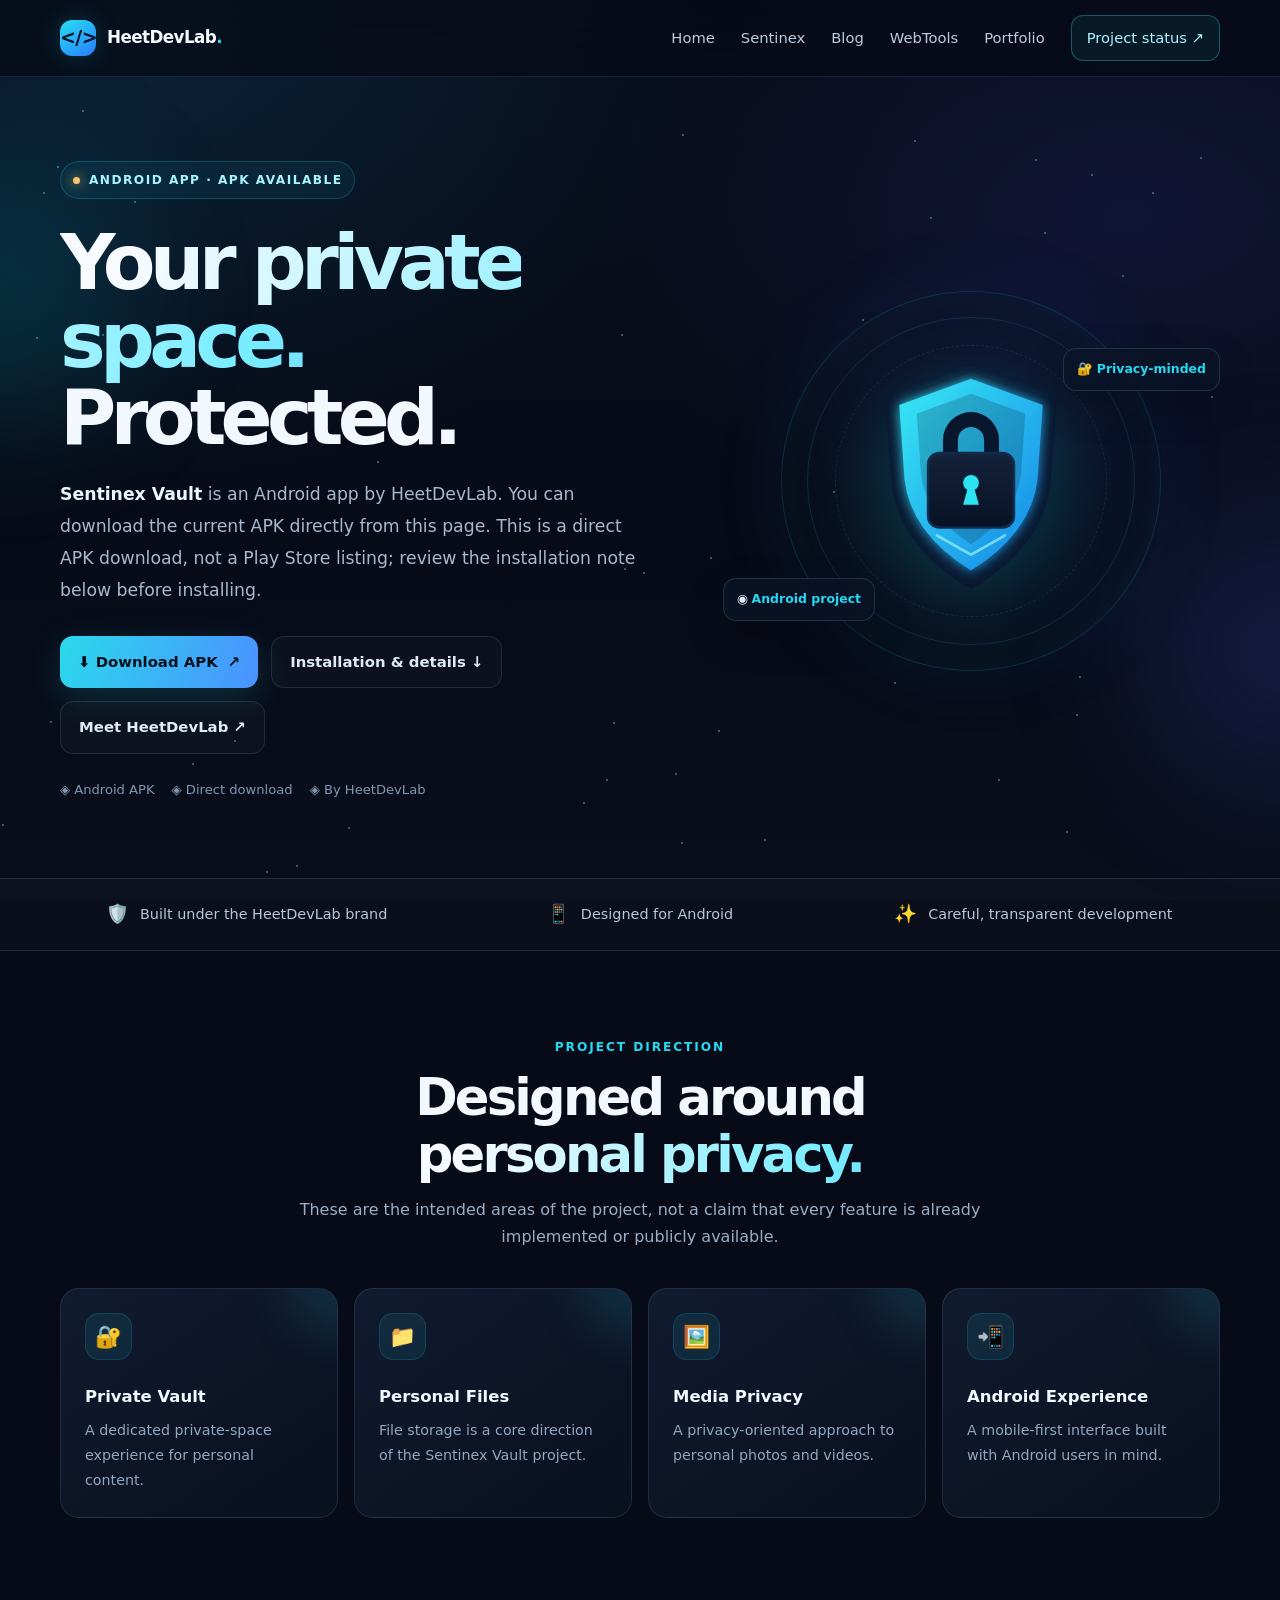
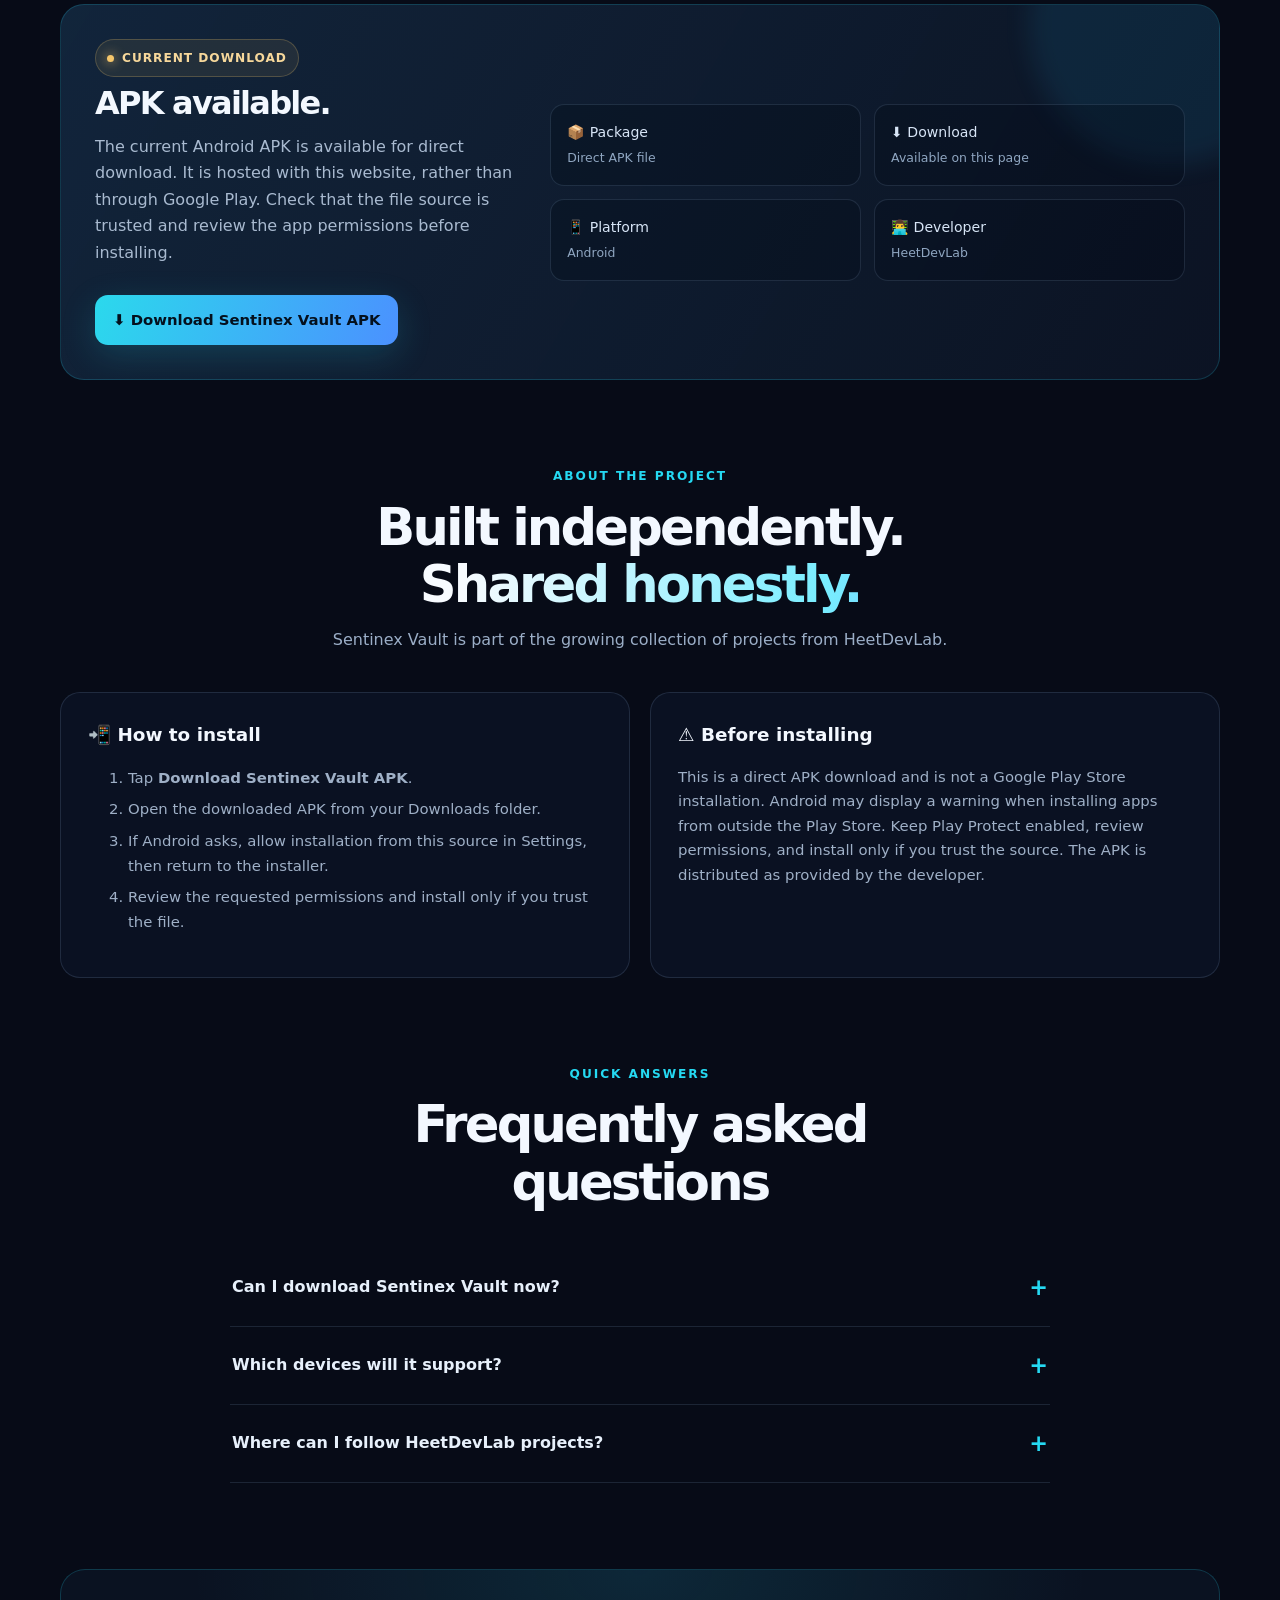
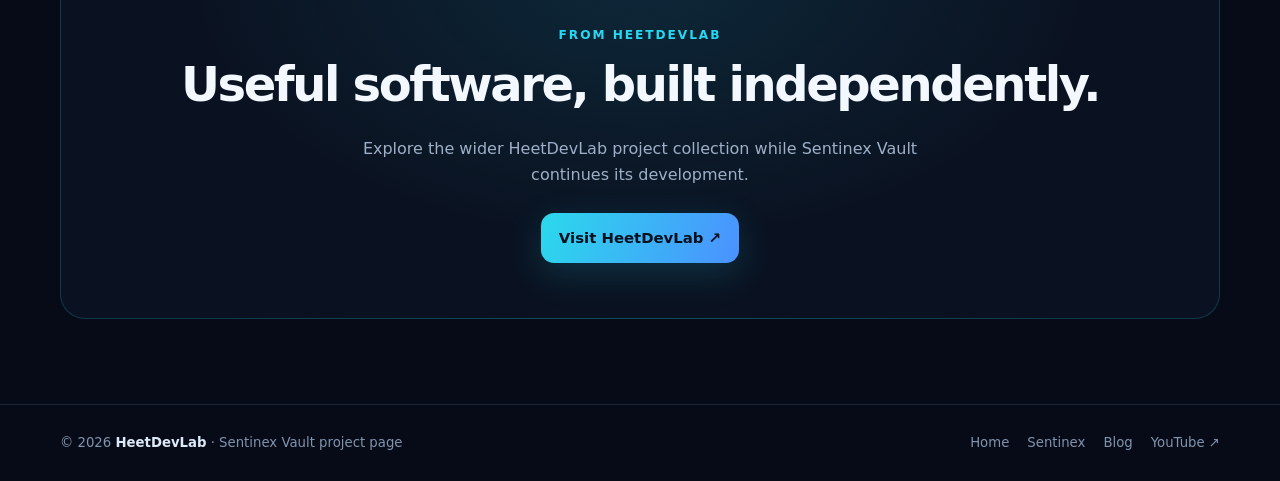
==== commit 99bd9d02: "Add files via upload" ====
--- a/index.html
+++ b/index.html
@@ -5,9 +5,9 @@
 <meta name="viewport" content="width=device-width, initial-scale=1">
 <meta name="theme-color" content="#080d1b">
 <title>Sentinex Vault — Your Private Space | HeetDevLab</title>
-<meta name="description" content="Meet Sentinex Vault by HeetDevLab — an Android app in development focused on private file storage and a privacy-first experience.">
+<meta name="description" content="Download the Sentinex Vault Android APK from HeetDevLab. Review installation guidance and current project information before installing.">
 <meta property="og:title" content="Sentinex Vault — Your Private Space">
-<meta property="og:description" content="An Android vault app in development by HeetDevLab.">
+<meta property="og:description" content="Sentinex Vault Android APK by HeetDevLab.">
 <meta property="og:type" content="website">
 <meta property="og:url" content="https://heetdevlab.github.io/Sentinex-Vault/">
 <link rel="icon" href="sentinex-vault-icon.svg" type="image/svg+xml">
@@ -48,11 +48,11 @@
 <main>
 <section class="wrap hero">
  <div class="hero-content">
-  <div class="eyebrow"><span class="status-dot"></span> Android app · In development</div>
+  <div class="eyebrow"><span class="status-dot"></span> Android app · APK available</div>
   <h1><span class="gradient-text">Your private space.</span><br>Protected.</h1>
-  <p class="hero-copy"><strong>Sentinex Vault</strong> is an Android app project by HeetDevLab, being developed around private file storage and a privacy-focused experience. The public release is not available yet.</p>
-  <div class="hero-actions"><a class="btn btn-primary" href="#development">Explore the project <span>↓</span></a><a class="btn btn-secondary" href="https://heetdevlab.github.io/">Meet HeetDevLab ↗</a></div>
-  <div class="hero-note"><span>◈ Android-focused</span><span>◈ Privacy-minded design</span><span>◈ Release details to come</span></div>
+  <p class="hero-copy"><strong>Sentinex Vault</strong> is an Android app by HeetDevLab. You can download the current APK directly from this page. This is a direct APK download, not a Play Store listing; review the installation note below before installing.</p>
+  <div class="hero-actions"><a class="btn btn-primary" href="Sentinex-Vault.apk" download>⬇ Download APK <span>↗</span></a><a class="btn btn-secondary" href="#development">Installation & details ↓</a><a class="btn btn-secondary" href="https://heetdevlab.github.io/">Meet HeetDevLab ↗</a></div>
+  <div class="hero-note"><span>◈ Android APK</span><span>◈ Direct download</span><span>◈ By HeetDevLab</span></div>
  </div>
  <div class="hero-art" aria-label="Sentinex Vault shield and lock icon">
   <div class="halo"></div>
@@ -82,15 +82,15 @@
  </div>
 </div></section>
 <section class="section" id="development" style="padding-top:0"><div class="wrap">
- <div class="status-panel reveal"><div><span class="status-label"><span class="status-dot"></span> CURRENT STATUS</span><h2>In development.</h2><p>Sentinex Vault is being worked on. A public download link and confirmed release details will be added here when they are ready.</p></div><div class="status-points"><div class="status-point">📦 Public release<span>Not available yet</span></div><div class="status-point">⬇️ Download button<span>Will appear after release</span></div><div class="status-point">📣 Updates<span>Published when confirmed</span></div><div class="status-point">👨‍💻 Developer<span>HeetDevLab</span></div></div></div>
+ <div class="status-panel reveal"><div><span class="status-label"><span class="status-dot"></span> CURRENT DOWNLOAD</span><h2>APK available.</h2><p>The current Android APK is available for direct download. It is hosted with this website, rather than through Google Play. Check that the file source is trusted and review the app permissions before installing.</p><div class="hero-actions"><a class="btn btn-primary" href="Sentinex-Vault.apk" download>⬇ Download Sentinex Vault APK</a></div></div><div class="status-points"><div class="status-point">📦 Package<span>Direct APK file</span></div><div class="status-point">⬇️ Download<span>Available on this page</span></div><div class="status-point">📱 Platform<span>Android</span></div><div class="status-point">👨‍💻 Developer<span>HeetDevLab</span></div></div></div>
 </div></section>
 <section class="section" id="about" style="padding-top:0"><div class="wrap">
  <div class="section-head reveal"><div class="kicker">About the project</div><h2>Built independently. <span class="gradient-text">Shared honestly.</span></h2><p>Sentinex Vault is part of the growing collection of projects from HeetDevLab.</p></div>
- <div class="about-grid"><div class="info-panel reveal"><h3>🌱 What to expect</h3><ul><li>Project information as development progresses.</li><li>Availability details once a release is ready.</li><li>Feature descriptions based on what is actually supported.</li></ul></div><div class="info-panel reveal delay-1"><h3>🔎 A note on availability</h3><p>This page is a project preview. It does not offer an APK download, guarantee a launch date, or promise features that have not been confirmed. Please check back for updates.</p></div></div>
+ <div class="about-grid"><div class="info-panel reveal"><h3>📲 How to install</h3><ol><li>Tap <strong>Download Sentinex Vault APK</strong>.</li><li>Open the downloaded APK from your Downloads folder.</li><li>If Android asks, allow installation from this source in Settings, then return to the installer.</li><li>Review the requested permissions and install only if you trust the file.</li></ol></div><div class="info-panel reveal delay-1"><h3>⚠️ Before installing</h3><p>This is a direct APK download and is not a Google Play Store installation. Android may display a warning when installing apps from outside the Play Store. Keep Play Protect enabled, review permissions, and install only if you trust the source. The APK is distributed as provided by the developer.</p></div></div>
 </div></section>
 <section class="section" id="faq" style="padding-top:0"><div class="wrap"><div class="section-head reveal"><div class="kicker">Quick answers</div><h2>Frequently asked questions</h2></div>
  <div class="faq reveal">
-  <div class="faq-item"><button class="faq-question" aria-expanded="false">Can I download Sentinex Vault now?<span>+</span></button><div class="faq-answer"><div>No. The public release is not available from this page yet. A download link will be added when the release is ready.</div></div></div>
+  <div class="faq-item"><button class="faq-question" aria-expanded="false">Can I download Sentinex Vault now?<span>+</span></button><div class="faq-answer"><div>Yes. Use the Download APK button on this page to download the current APK directly. It is not a Play Store listing.</div></div></div>
   <div class="faq-item"><button class="faq-question" aria-expanded="false">Which devices will it support?<span>+</span></button><div class="faq-answer"><div>Sentinex Vault is being developed for Android. The final supported Android versions and device compatibility will be confirmed with the release information.</div></div></div>
   <div class="faq-item"><button class="faq-question" aria-expanded="false">Where can I follow HeetDevLab projects?<span>+</span></button><div class="faq-answer"><div>Visit the HeetDevLab website to explore the existing projects, WebTools, blog, and portfolio.</div></div></div>
  </div>
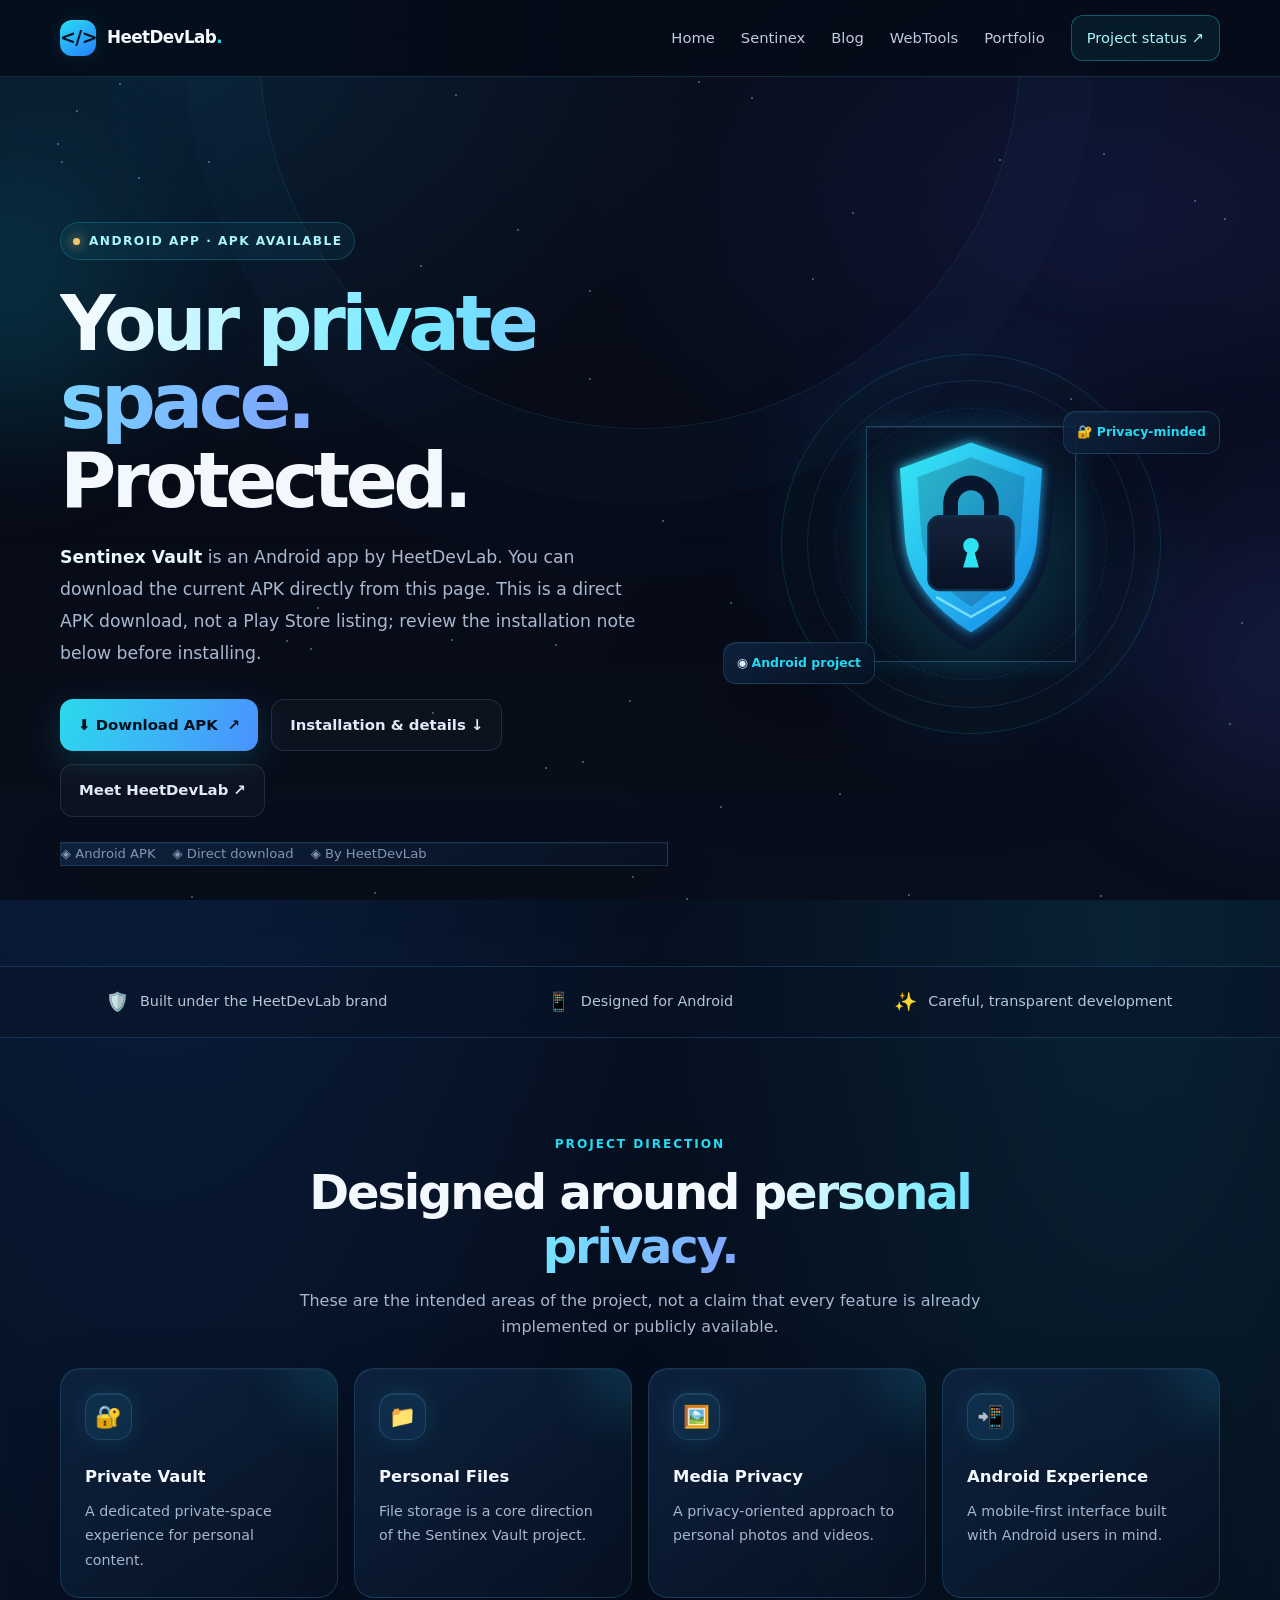
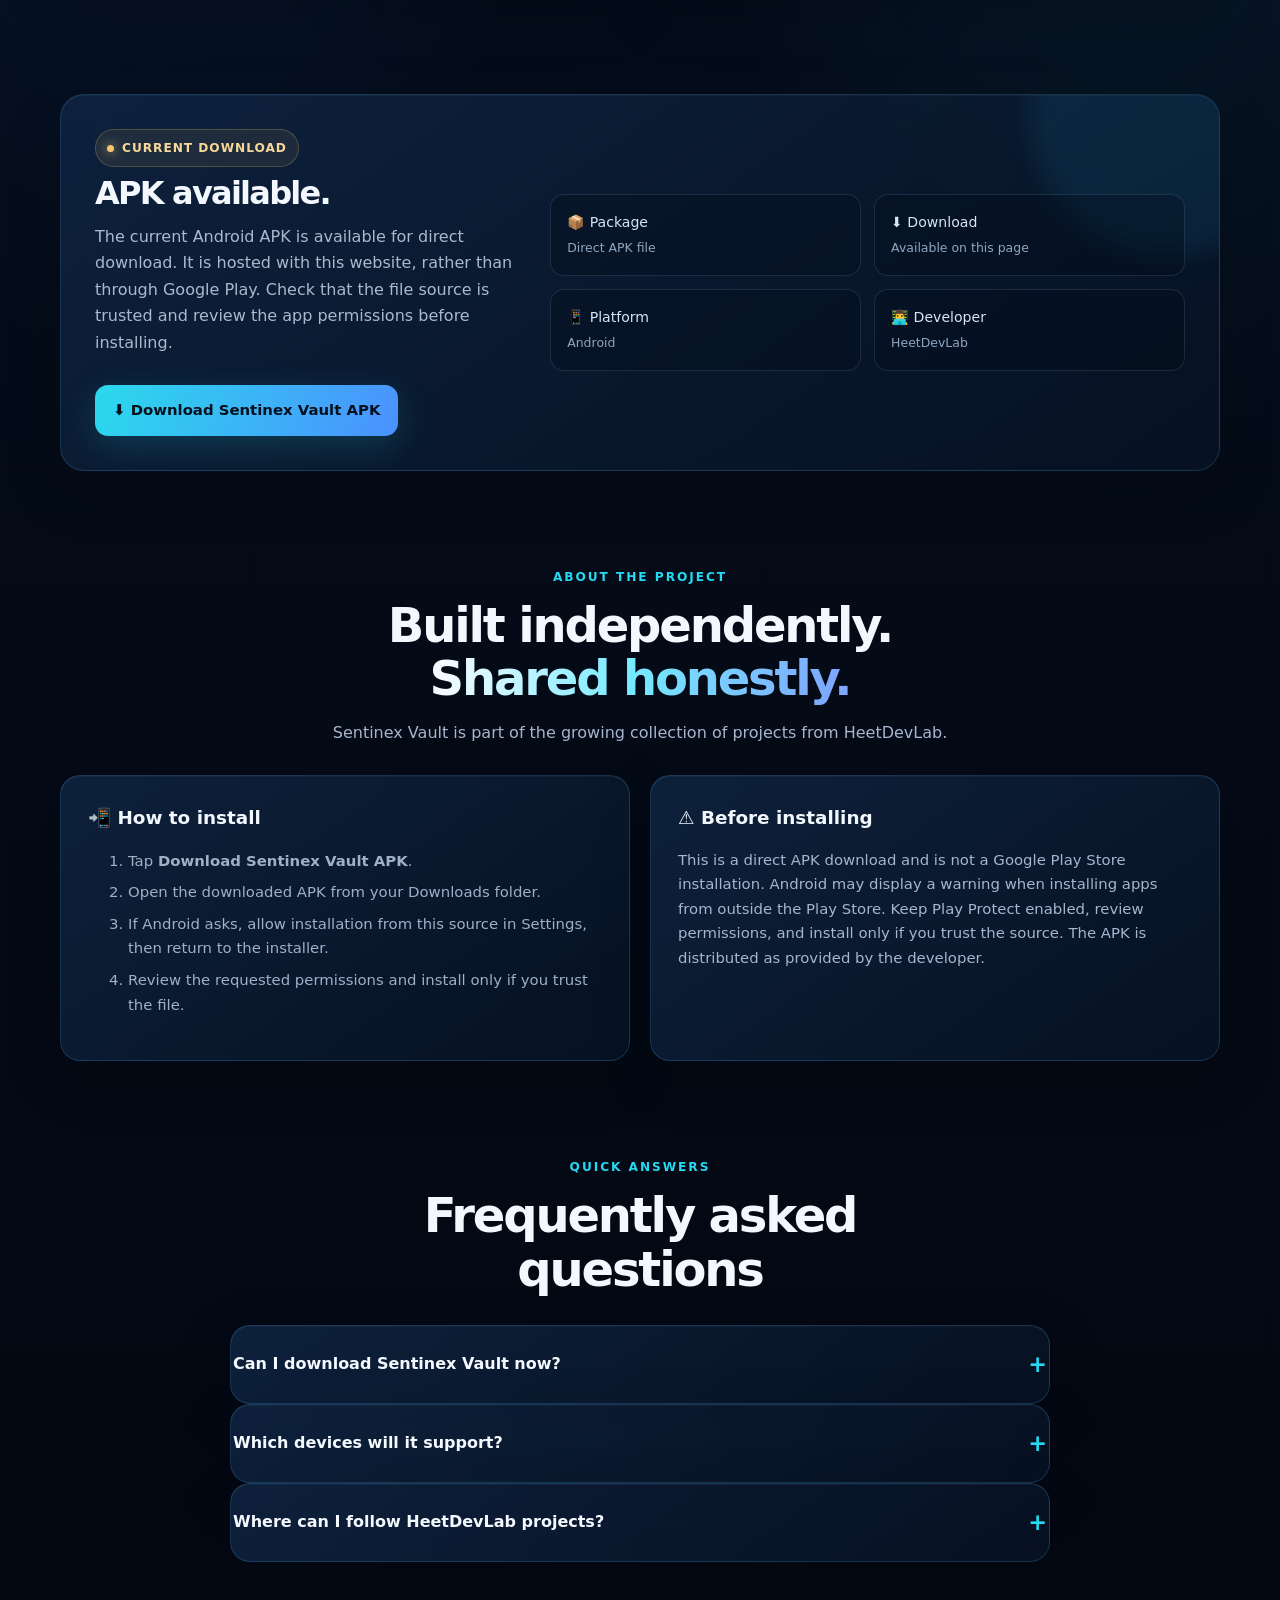
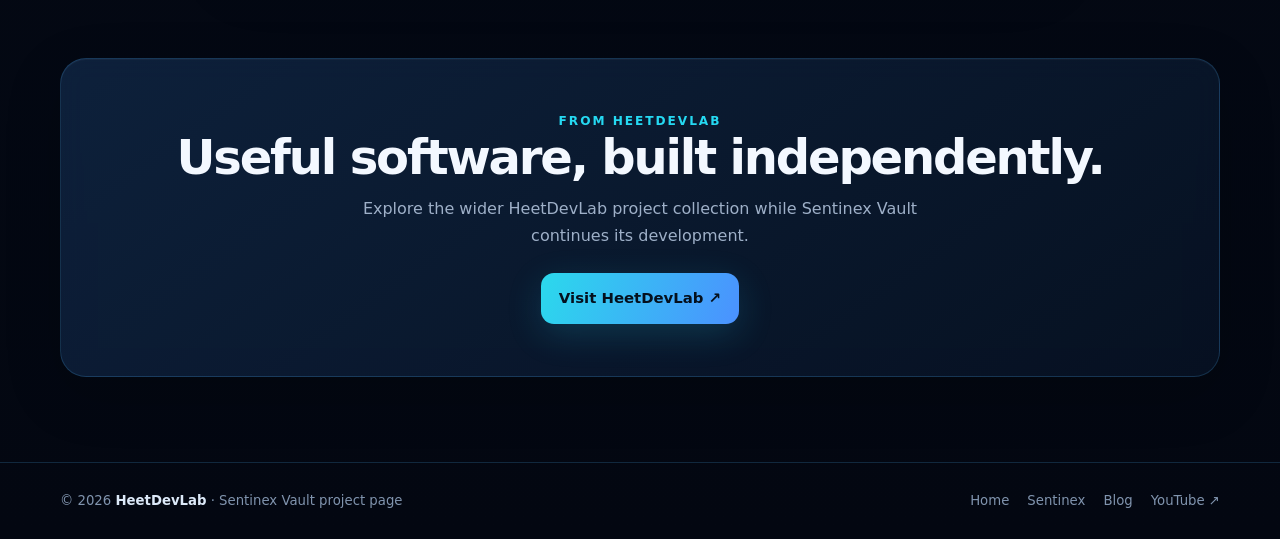
==== commit 722efcb4: "Apply premium responsive styling to Sentinex Vault website" ====
--- a/index.html
+++ b/index.html
@@ -32,6 +32,7 @@
 @media(max-width:390px){.grid{grid-template-columns:1fr}.feature-card{min-height:auto}.status-points{grid-template-columns:1fr}.hero h1{font-size:2.65rem}.hero-art{min-height:285px}}
 @media(prefers-reduced-motion:reduce){*,*:before,*:after{scroll-behavior:auto!important;animation-duration:.01ms!important;animation-iteration-count:1!important;transition-duration:.01ms!important}.reveal{opacity:1;transform:none}}
 </style>
+<link rel="stylesheet" href="assets/css/vault-premium.css">
 </head>
 <body>
 <div id="stars" aria-hidden="true"><div class="orb one"></div><div class="orb two"></div></div>
--- a/assets/css/vault-premium.css
+++ b/assets/css/vault-premium.css
@@ -0,0 +1,38 @@
+/* Sentinex Vault — shared premium family styling */
+:root{--vault-bg:#050b18;--vault-panel:#0b172b;--vault-line:rgba(82,185,255,.19);--vault-cyan:#35dcff;--vault-blue:#438bff;--vault-text:#f3f8ff;--vault-muted:#a5b6ce}
+html{scroll-padding-top:90px}
+body{background:radial-gradient(ellipse at 12% 8%,rgba(35,123,255,.17),transparent 35%),radial-gradient(ellipse at 88% 25%,rgba(36,214,255,.09),transparent 30%),linear-gradient(180deg,#071326,#040a16 62%,#030711);color:var(--vault-text)}
+body:after{content:"";position:fixed;inset:0;z-index:-1;pointer-events:none;opacity:.12;background-image:linear-gradient(rgba(120,190,255,.06) 1px,transparent 1px),linear-gradient(90deg,rgba(120,190,255,.06) 1px,transparent 1px);background-size:48px 48px;mask-image:linear-gradient(to bottom,black,transparent 78%)}
+.navbar{background:rgba(4,10,22,.8);border-bottom:1px solid var(--vault-line);backdrop-filter:blur(18px)}
+.brand-mark,.app-icon,.feature-icon,.status-panel{box-shadow:0 0 25px rgba(53,220,255,.12),inset 0 1px rgba(255,255,255,.08)}
+.hero{position:relative;isolation:isolate;padding-top:clamp(88px,12vw,145px);padding-bottom:clamp(58px,8vw,100px)}
+.hero:before{content:"";position:absolute;z-index:-1;width:min(760px,95vw);height:min(760px,95vw);border:1px solid rgba(70,190,255,.13);border-radius:50%;top:-410px;left:50%;transform:translateX(-50%);box-shadow:0 0 0 75px rgba(55,160,255,.018),0 0 0 150px rgba(55,160,255,.012)}
+.hero-content{gap:clamp(28px,5vw,64px)}
+.hero h1{font-size:clamp(2.5rem,6vw,5rem);line-height:1.02;letter-spacing:-.06em}
+.gradient-text{background:linear-gradient(100deg,#f4fbff 4%,#75eaff 48%,#7ea8ff 95%);background-clip:text;-webkit-background-clip:text;color:transparent}
+.hero-copy p,.section-head p,.feature-card p,.info-panel p,.faq-answer{color:var(--vault-muted)}
+.hero-art{filter:drop-shadow(0 28px 65px rgba(0,0,0,.3))}
+#shield,.shield,.app-icon{border:1px solid rgba(85,204,255,.28)}
+.floating-chip,.hero-note,.status-panel,.feature-card,.info-panel,.faq-item,.cta-box{
+ border:1px solid var(--vault-line);background:linear-gradient(145deg,rgba(15,36,65,.88),rgba(7,18,35,.88));
+ box-shadow:0 18px 55px rgba(0,0,0,.17),inset 0 1px rgba(255,255,255,.04);backdrop-filter:blur(14px)
+}
+.btn{border-radius:13px;transition:transform .22s ease,box-shadow .22s ease,filter .22s ease}
+.btn:hover,.nav-cta:hover{transform:translateY(-3px);filter:brightness(1.08);box-shadow:0 18px 40px rgba(35,160,255,.2)}
+.trust-strip{border-block:1px solid var(--vault-line);background:rgba(8,20,38,.48)}
+.section{padding-block:clamp(58px,8vw,96px)}
+.section-head{margin-bottom:28px}
+.section-head h2,.cta-box h2{font-size:clamp(1.9rem,4vw,3rem);line-height:1.12;letter-spacing:-.045em}
+.feature-card,.info-panel,.faq-item{border-radius:20px;transition:transform .24s ease,border-color .24s ease,background .24s ease}
+.feature-card:hover,.faq-item:hover{transform:translateY(-5px);border-color:rgba(53,220,255,.42);background:linear-gradient(145deg,rgba(17,43,76,.94),rgba(8,22,43,.92))}
+.feature-icon{border:1px solid var(--vault-line);background:rgba(45,192,255,.09);border-radius:15px}
+.faq-question{color:#f4f8ff}
+.faq-answer{line-height:1.75}
+.cta-box{border-radius:26px;padding:clamp(26px,5vw,52px)}
+.footer{border-top:1px solid var(--vault-line)}
+a:focus-visible,button:focus-visible{outline:3px solid rgba(53,220,255,.72);outline-offset:3px}
+@keyframes vault-float{0%,100%{transform:translateY(0)}50%{transform:translateY(-10px)}}
+.hero-art .orb,.hero-art .halo{animation:vault-float 8s ease-in-out infinite}
+@media(max-width:760px){.hero{padding-top:92px}.hero-content{grid-template-columns:1fr}.hero-art{max-width:430px;margin:20px auto 0}.section{padding-block:56px}}
+@media(max-width:520px){.wrap{width:calc(100% - 28px)}.hero h1{font-size:clamp(2.35rem,12vw,3.6rem)}.hero-actions{display:grid;grid-template-columns:1fr}.btn{width:100%;justify-content:center}.trust-strip{padding-inline:12px}}
+@media(prefers-reduced-motion:reduce){*,*::before,*::after{scroll-behavior:auto!important;animation-duration:.01ms!important;animation-iteration-count:1!important;transition-duration:.01ms!important}}
